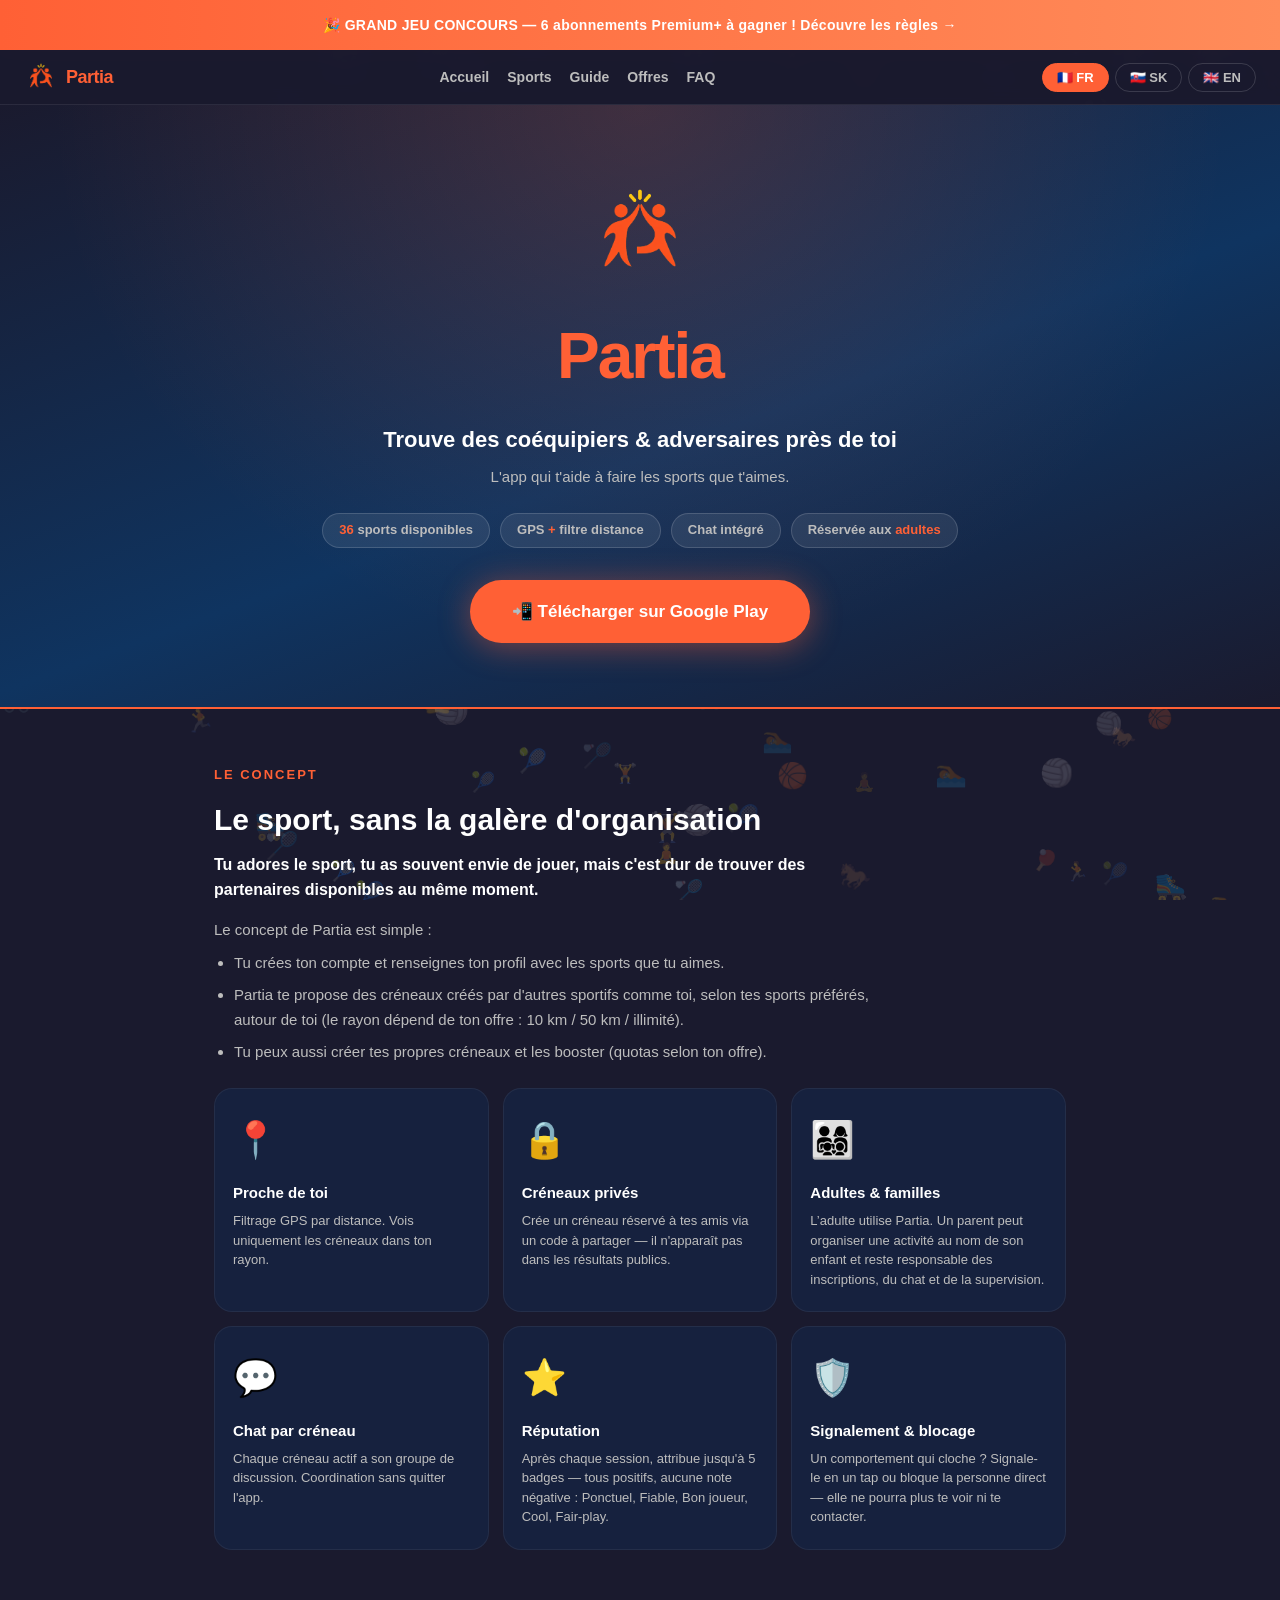
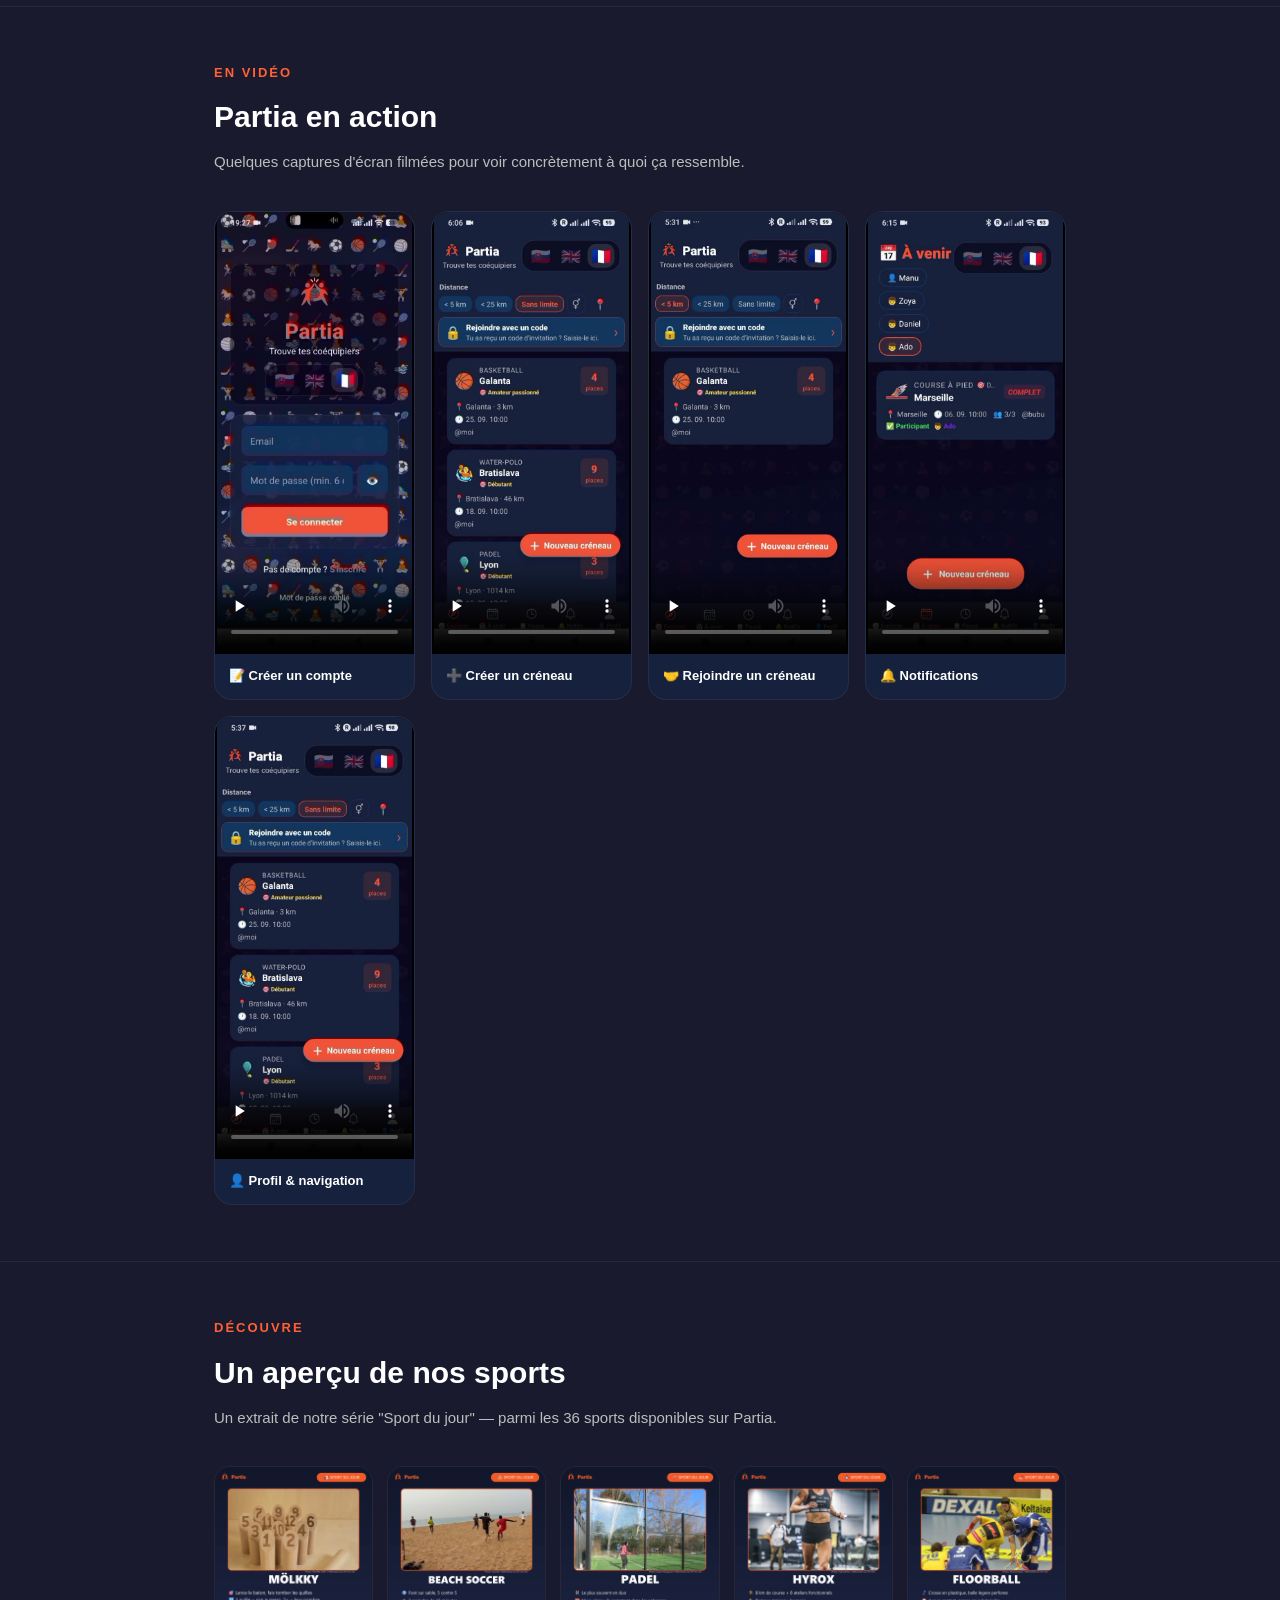
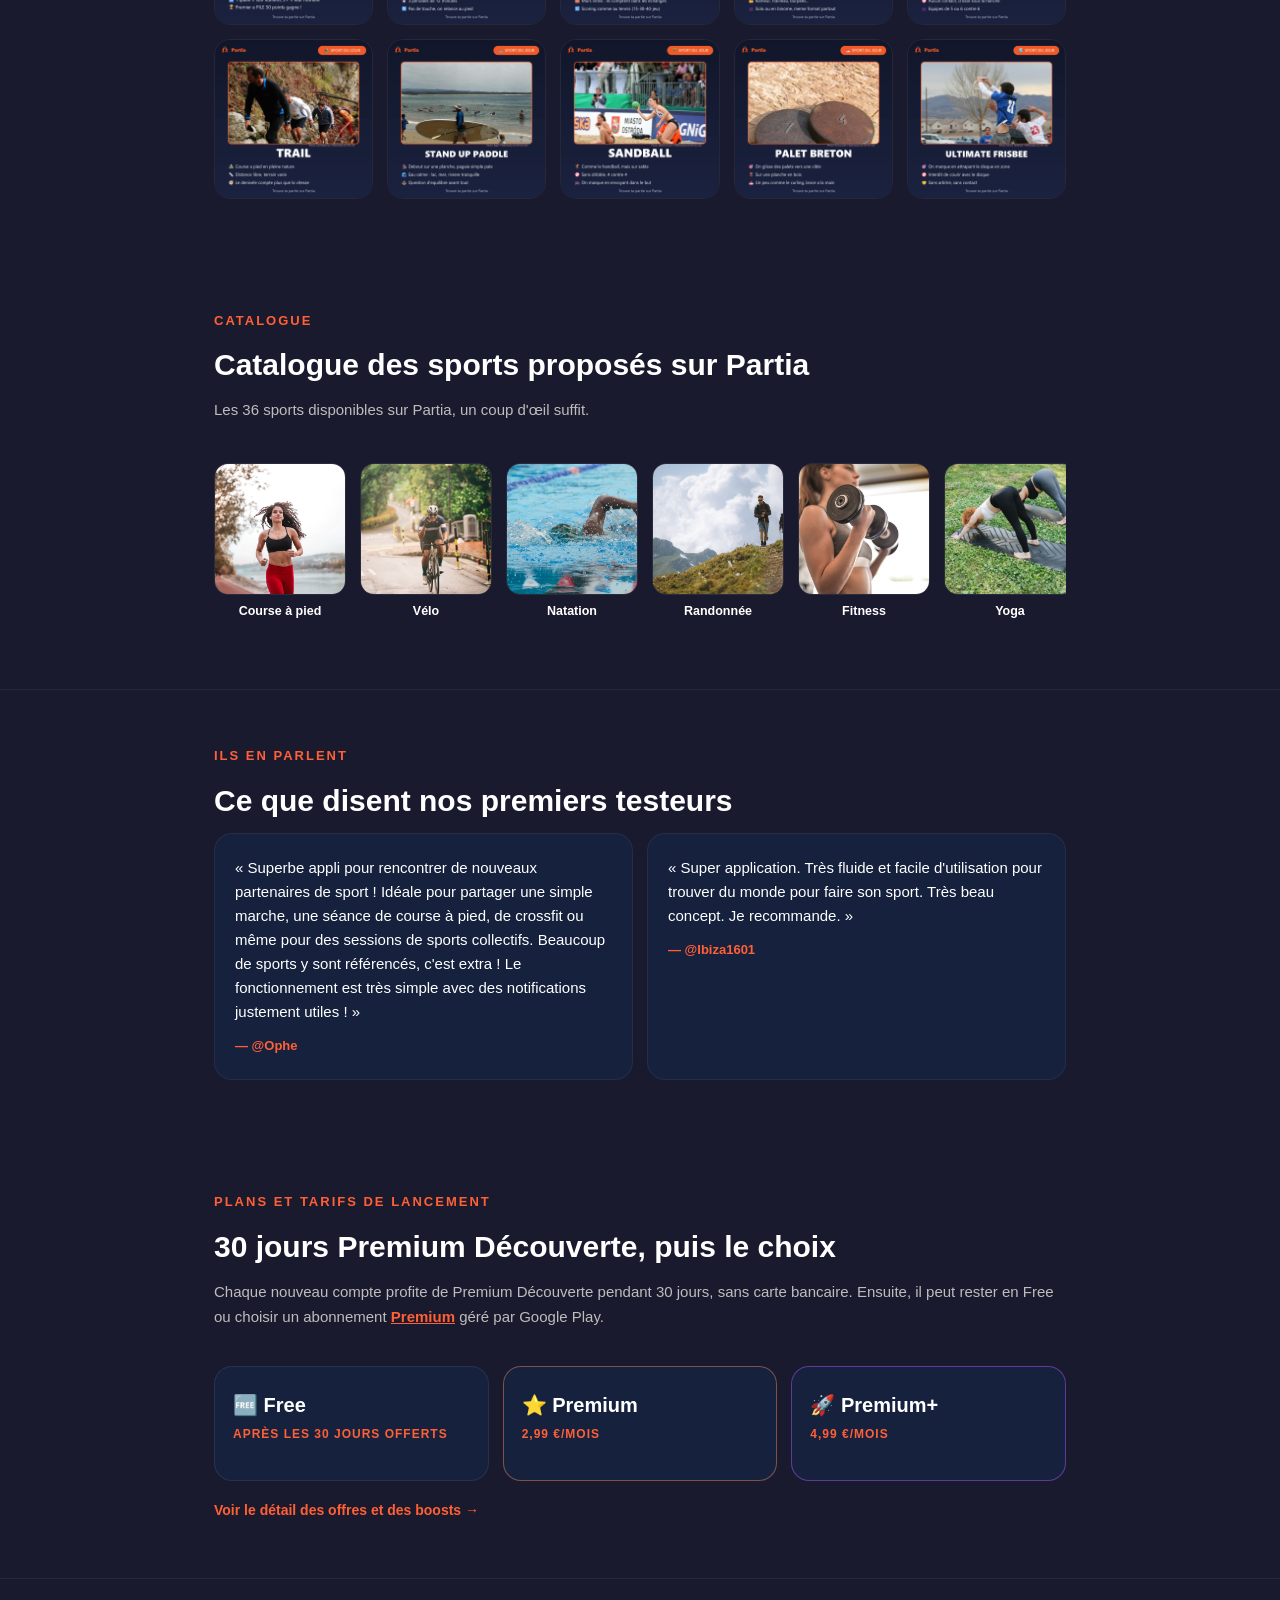
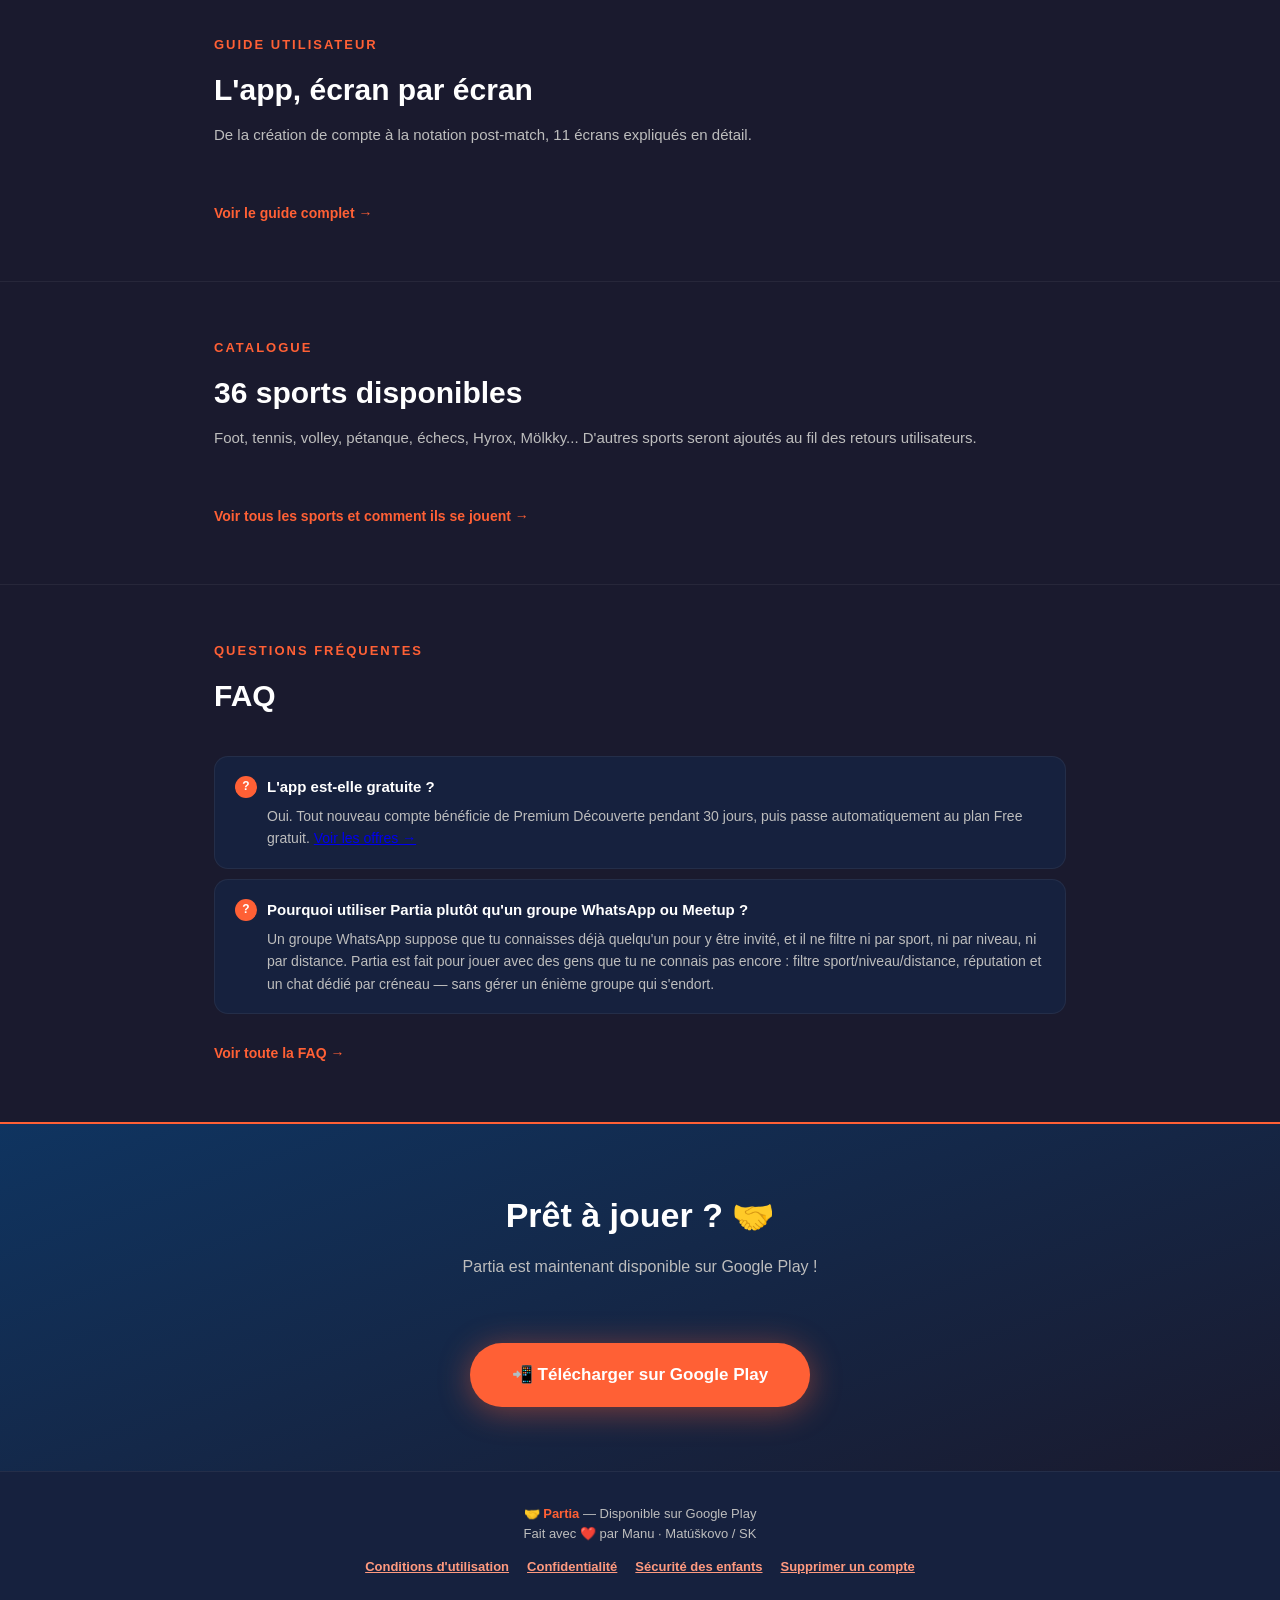
==== index.html @ 8f63518b "Aligne le site sur les nouveaux paliers Free 10km / Premium 50km Free et Premium passent de 5/25 km " ====
<!DOCTYPE html>
<html lang="fr">
<head>
  <meta charset="UTF-8" />
  <meta name="viewport" content="width=device-width, initial-scale=1.0" />
  <title>Partia — Trouve tes partenaires de sport</title>
  <link rel="icon" href="assets/partia-sport-icon-v1.png">
  <meta name="description" content="Trouve des coéquipiers et adversaires près de chez toi, tous sports, tous niveaux. Crée ou rejoins un créneau en quelques secondes avec Partia.">
  <meta property="og:type" content="website">
  <meta property="og:site_name" content="Partia">
  <meta property="og:title" content="Partia — Trouve tes partenaires de sport">
  <meta property="og:description" content="Trouve des coéquipiers et adversaires près de chez toi, tous sports, tous niveaux. Crée ou rejoins un créneau en quelques secondes.">
  <meta property="og:image" content="https://partia92501.github.io/partia-website/assets/og-banner.png">
  <meta property="og:image:width" content="1200">
  <meta property="og:image:height" content="630">
  <meta property="og:url" content="https://partia92501.github.io/partia-website/">
  <meta name="twitter:card" content="summary_large_image">
  <meta name="twitter:title" content="Partia — Trouve tes partenaires de sport">
  <meta name="twitter:description" content="Trouve des coéquipiers et adversaires près de chez toi, tous sports, tous niveaux.">
  <meta name="twitter:image" content="https://partia92501.github.io/partia-website/assets/og-banner.png">
  <style>
    :root {
      --primary: #FF6035;
      --secondary: #FF8C5A;
      --dark: #1A1A2E;
      --card: #16213E;
      --input: #0F3460;
      --text: #FFFFFF;
      --gray: #BDBDBD;
      --success: #4CAF50;
    }
    * { box-sizing: border-box; margin: 0; padding: 0; }
    html, body { overflow-x: hidden; max-width: 100%; }
    body { background: var(--dark); color: var(--text); font-family: -apple-system, BlinkMacSystemFont, 'Segoe UI', Roboto, sans-serif; line-height: 1.6; }

    /* LANG SWITCHER */
    .lang-bar { position: sticky; top: 0; z-index: 100; background: rgba(26,26,46,0.96); backdrop-filter: blur(10px); border-bottom: 1px solid rgba(255,255,255,0.08); display: flex; align-items: center; justify-content: space-between; padding: 10px 24px; gap: 16px; flex-wrap: wrap; }
    .lang-logo { color: var(--primary); font-weight: 900; font-size: 18px; letter-spacing: -0.5px; display:flex; align-items:center; gap:8px; }
    .brand-icon { width:34px; height:34px; object-fit:contain; }
    .top-nav { display: flex; gap: 18px; }
    .top-nav a { color: var(--gray); font-weight: 700; font-size: 14px; text-decoration: none; }
    .top-nav a:hover { color: var(--primary); }
    .lang-btns { display: flex; gap: 6px; }
    .lang-btn { background: none; border: 1px solid rgba(255,255,255,0.15); color: var(--gray); padding: 6px 14px; border-radius: 999px; font-size: 13px; font-weight: 700; cursor: pointer; transition: all 0.2s; }
    .lang-btn.active { background: var(--primary); border-color: var(--primary); color: #fff; }
    .lang-btn:hover:not(.active) { border-color: var(--primary); color: var(--primary); }

    /* HERO */
    .hero { background: linear-gradient(160deg, #1A1A2E 0%, #0F3460 55%, #1A1A2E 100%); padding: 72px 24px 64px; text-align: center; border-bottom: 2px solid var(--primary); position: relative; overflow: hidden; }
    .hero::before { content: ''; position: absolute; inset: 0; background: radial-gradient(ellipse at 50% 0%, rgba(255,96,53,0.18) 0%, transparent 65%); }
    .hero-emoji { width:112px; height:112px; object-fit:contain; display:block; margin:0 auto 16px; position:relative; }
    .hero-title { font-size: 64px; font-weight: 900; color: var(--primary); position: relative; letter-spacing: -2px; }
    .hero-tagline { font-size: 22px; color: #fff; margin-top: 14px; position: relative; font-weight: 700; }
    .hero-sub { font-size: 15px; color: var(--gray); margin-top: 8px; position: relative; max-width: 500px; margin-left: auto; margin-right: auto; }
    .hero-badges { display: flex; gap: 10px; justify-content: center; margin-top: 24px; flex-wrap: wrap; position: relative; }
    .hero-badge { background: rgba(255,255,255,0.08); border: 1px solid rgba(255,255,255,0.15); border-radius: 999px; padding: 6px 16px; font-size: 13px; color: var(--gray); font-weight: 600; }
    .hero-badge span { color: var(--primary); }
    .dl-btn { display: inline-block; background: var(--primary); color: #fff; font-size: 17px; font-weight: 900; padding: 18px 42px; border-radius: 999px; text-decoration: none; margin-top: 32px; box-shadow: 0 4px 32px rgba(255,96,53,0.45); position: relative; }

    /* DEMO VIDEO */
    .demo-video { max-width: 640px; margin: 36px auto 0; position: relative; }
    .demo-video video { width: 100%; display: block; border-radius: 20px; box-shadow: 0 8px 48px rgba(0,0,0,0.5); }
    .demo-placeholder { max-width: 640px; margin: 36px auto 0; position: relative; aspect-ratio: 16/9; background: rgba(255,255,255,0.04); border: 2px dashed rgba(255,255,255,0.15); border-radius: 20px; display: flex; flex-direction: column; align-items: center; justify-content: center; gap: 8px; text-decoration: none; cursor: pointer; transition: background 0.2s, border-color 0.2s; }
    .demo-placeholder:hover { background: rgba(255,255,255,0.08); border-color: rgba(255,96,53,0.4); }
    .demo-placeholder-icon { font-size: 40px; }
    .demo-placeholder-text { color: var(--gray); font-size: 14px; font-weight: 700; }

    /* TEASER LINK */
    .teaser-link { display: inline-block; margin-top: 18px; color: var(--primary); font-weight: 800; font-size: 14px; text-decoration: none; }
    .teaser-link:hover { color: var(--secondary); }

    /* SECTION */
    .section { max-width: 900px; margin: 0 auto; padding: 56px 24px; }
    .section-title { font-size: 13px; font-weight: 800; color: var(--primary); text-transform: uppercase; letter-spacing: 2px; margin-bottom: 10px; }
    .section-h2 { font-size: 30px; font-weight: 900; color: #fff; margin-bottom: 8px; }
    .section-sub { font-size: 15px; color: var(--gray); margin-bottom: 36px; line-height: 1.7; }

    /* PITCH CARDS */
    .pitch-grid { display: grid; grid-template-columns: repeat(auto-fit, minmax(220px, 1fr)); gap: 14px; margin-top: 8px; }
    .pitch-card { background: var(--card); border-radius: 18px; padding: 22px 18px; border: 1px solid rgba(255,255,255,0.06); }
    .pitch-icon { font-size: 36px; margin-bottom: 12px; display: block; }
    .pitch-name { color: #fff; font-weight: 800; font-size: 15px; margin-bottom: 6px; }
    .pitch-desc { color: var(--gray); font-size: 13px; line-height: 1.5; }
    .concept-hook { color: var(--text); font-size: 16px; font-weight: 700; margin-bottom: 14px; max-width: 640px; }
    .concept-list { color: var(--gray); font-size: 15px; line-height: 1.7; margin: 0 0 24px 20px; max-width: 640px; }
    .concept-list li { margin-bottom: 6px; }

    /* DEMO VIDEOS */
    .video-grid { display: grid; grid-template-columns: repeat(auto-fit, minmax(180px, 1fr)); gap: 16px; margin-top: 8px; }
    .video-card { background: var(--card); border-radius: 18px; border: 1px solid rgba(255,255,255,0.06); overflow: hidden; }
    .video-card video { width: 100%; aspect-ratio: 9 / 20; object-fit: contain; display: block; background: #000; }
    .video-card-label { padding: 12px 14px; color: #fff; font-weight: 800; font-size: 13px; }

    /* LAUNCH BANNER */
    /* CONTEST BAR — full-width, animated, first thing visible on load */
    .contest-bar { display: block; width: 100%; text-align: center; padding: 14px 20px; background: linear-gradient(90deg, #FF6035, #FF8C5A, #FF6035); background-size: 200% 100%; color: #fff; font-weight: 900; font-size: 14px; text-decoration: none; letter-spacing: 0.3px; box-shadow: 0 2px 20px rgba(255,96,53,0.5); position: relative; z-index: 50; animation: contestShine 3s linear infinite, contestBlink 1s linear infinite; }
    .contest-bar:hover { filter: brightness(1.08); }
    @keyframes contestShine { 0% { background-position: 0% 50%; } 100% { background-position: 200% 50%; } }
    @keyframes contestBlink { 0%, 49% { opacity: 1; } 50%, 100% { opacity: 0.45; } }
    @media (max-width: 480px) { .contest-bar { font-size: 12.5px; padding: 12px 14px; } }

    /* SPORT DU JOUR GALLERY */
    .sportday-grid { display: grid; grid-template-columns: repeat(auto-fit, minmax(150px, 1fr)); gap: 14px; margin-top: 8px; }
    .sportday-card { border-radius: 16px; overflow: hidden; border: 1px solid rgba(255,255,255,0.06); aspect-ratio: 1/1; }
    .sportday-card img { width: 100%; height: 100%; object-fit: cover; display: block; cursor: zoom-in; }

    /* SPORTS CATALOG CAROUSEL (tous les sports) */
    .catalog-carousel { display: flex; gap: 14px; overflow-x: auto; overflow-y: hidden; scroll-snap-type: x proximity; padding: 4px 4px 14px; margin-top: 8px; -webkit-overflow-scrolling: touch; scrollbar-width: thin; scrollbar-color: var(--primary) rgba(255,255,255,0.08); max-width: 100%; }
    .catalog-carousel::-webkit-scrollbar { height: 8px; }
    .catalog-carousel::-webkit-scrollbar-track { background: rgba(255,255,255,0.06); border-radius: 999px; }
    .catalog-carousel::-webkit-scrollbar-thumb { background: var(--primary); border-radius: 999px; }
    .cc-card { flex: 0 0 132px; scroll-snap-align: start; }
    .cc-card img { width: 132px; height: 132px; object-fit: cover; border-radius: 14px; border: 1px solid rgba(255,255,255,0.08); display: block; cursor: zoom-in; }
    .cc-name { color: #fff; font-weight: 700; font-size: 12.5px; text-align: center; margin-top: 8px; line-height: 1.3; }

    /* LIGHTBOX (reuses the already-loaded thumbnail, no extra request) */
    .lightbox-overlay { position: fixed; inset: 0; background: rgba(10,10,20,0.92); display: none; align-items: center; justify-content: center; z-index: 1000; padding: 24px; cursor: zoom-out; }
    .lightbox-overlay.open { display: flex; }
    .lightbox-overlay img { max-width: 92vw; max-height: 92vh; border-radius: 16px; box-shadow: 0 8px 48px rgba(0,0,0,0.6); }
    .lightbox-close { position: fixed; top: 18px; right: 24px; color: #fff; font-size: 32px; font-weight: 300; line-height: 1; cursor: pointer; z-index: 1001; }

    /* TESTIMONIALS (shell, not yet activated) */
    .testimonial-grid { display: grid; grid-template-columns: repeat(auto-fit, minmax(240px, 1fr)); gap: 14px; margin-top: 8px; }
    .testimonial-card { background: var(--card); border-radius: 18px; padding: 22px 20px; border: 1px solid rgba(255,255,255,0.06); }
    .testimonial-quote { color: #fff; font-size: 15px; line-height: 1.6; margin-bottom: 12px; }
    .testimonial-author { color: var(--primary); font-weight: 800; font-size: 13px; }

    /* FUTURE PLANS */
    .plan-grid { display: grid; grid-template-columns: repeat(auto-fit, minmax(220px, 1fr)); gap: 14px; }
    .plan-card { background: var(--card); border: 1px solid rgba(255,255,255,0.08); border-radius: 18px; padding: 22px 18px; }
    .plan-card.premium { border-color: rgba(255,140,90,0.45); }
    .plan-card.plus { border-color: rgba(168,85,247,0.5); }
    .plan-name { font-size: 20px; font-weight: 900; color: #fff; margin-bottom: 4px; }
    .plan-kicker { color: var(--primary); font-size: 12px; font-weight: 800; text-transform: uppercase; letter-spacing: 1px; margin-bottom: 14px; }
    .plan-list { list-style: none; color: var(--gray); font-size: 14px; }
    .plan-list li { padding: 5px 0; }
    .plan-list li::before { content: '✓'; color: var(--primary); font-weight: 900; margin-right: 8px; }
    .plan-notice { margin-top: 18px; padding: 14px 16px; border-radius: 12px; background: rgba(255,96,53,0.08); border: 1px solid rgba(255,96,53,0.25); color: var(--gray); font-size: 13px; }
    .plan-notice strong { color: #fff; }

    /* SPORTS GRID */
    .sports-grid { display: flex; flex-wrap: wrap; gap: 8px; margin-top: 12px; }
    .sport-chip { background: var(--card); border: 1px solid rgba(255,255,255,0.1); border-radius: 999px; padding: 7px 16px; font-size: 13px; color: var(--text); font-weight: 600; display: inline-flex; align-items: center; gap: 6px; }
    .sport-chip img { width: 18px; height: 18px; object-fit: contain; flex-shrink: 0; }

    /* FAQ */
    .faq-item { background: var(--card); border-radius: 14px; padding: 18px 20px; margin-bottom: 10px; border: 1px solid rgba(255,255,255,0.06); }
    .faq-q { font-weight: 800; color: #fff; font-size: 15px; margin-bottom: 6px; display: flex; align-items: flex-start; gap: 10px; }
    .faq-q::before { content: "?"; background: var(--primary); color: #fff; width: 22px; height: 22px; border-radius: 50%; display: inline-flex; align-items: center; justify-content: center; font-size: 12px; font-weight: 900; flex-shrink: 0; margin-top: 1px; }
    .faq-a { color: var(--gray); font-size: 14px; line-height: 1.6; padding-left: 32px; }

    /* CTA */
    .cta-section { text-align: center; padding: 64px 24px; background: linear-gradient(160deg, #0F3460 0%, #1A1A2E 100%); border-top: 2px solid var(--primary); }
    .cta-title { font-size: 34px; font-weight: 900; color: #fff; margin-bottom: 12px; }
    .cta-sub { color: var(--gray); font-size: 16px; margin-bottom: 32px; }

    /* FOOTER */
    footer { background: var(--card); text-align: center; padding: 32px 24px; color: var(--gray); font-size: 13px; border-top: 1px solid rgba(255,255,255,0.06); }
    footer strong { color: var(--primary); }
    .legal-links { display: flex; justify-content: center; flex-wrap: wrap; gap: 8px 18px; margin-top: 12px; }
    .legal-links a { color: #FF9A7F; font-weight: 700; }
    .legal-links a:hover { color: #fff; }

    /* DIVIDER */
    .hr { border: none; border-top: 1px solid rgba(255,255,255,0.06); margin: 0; }

    /* HIDDEN */
    [data-lang] { display: none; }
    [data-lang].visible { display: block; }

    @media (max-width: 640px) {
      .hero-title { font-size: 48px; }
    }

    /* EASTER EGG */
    .egg-overlay { display: none; position: fixed; inset: 0; background: rgba(0,0,0,0.88); z-index: 1000; align-items: center; justify-content: center; padding: 24px; }
    .egg-overlay.visible { display: flex; }
    .egg-bg { position: absolute; inset: 0; overflow: hidden; pointer-events: none; }
    .egg-bg span { position: absolute; }
    .egg-box { position: relative; background: var(--card); border-radius: 20px; padding: 28px; max-width: 360px; width: 90%; max-height: 80vh; overflow-y: auto; box-shadow: 0 20px 60px rgba(0,0,0,0.5); z-index: 1; }
    .egg-title { color: #fff; font-size: 22px; font-weight: 900; margin-bottom: 16px; }
    .egg-line { color: var(--gray); font-size: 14px; line-height: 1.6; margin-bottom: 10px; }
    .egg-thanks { color: var(--gray); font-size: 12px; margin-top: 14px; padding-top: 14px; border-top: 1px solid rgba(255,255,255,0.08); line-height: 1.6; }
    .egg-thanks strong { color: var(--primary); }
    .egg-close { display: block; margin: 20px auto 0; background: none; border: none; color: var(--primary); font-size: 15px; font-weight: 700; cursor: pointer; padding: 0; font-family: inherit; }

    /* SITE-WIDE SPORT EMOJI BACKGROUND — discret, visible entre les blocs opaques */
    .sport-bg { position: fixed; inset: 0; z-index: -1; overflow: hidden; pointer-events: none; }
    .sport-bg span { position: absolute; }
  </style>
</head>
<body>

<a class="contest-bar visible" data-lang="fr" href="concours.html?lang=fr">🎉 GRAND JEU CONCOURS — 6 abonnements Premium+ à gagner ! Découvre les règles →</a>
<a class="contest-bar" data-lang="sk" href="concours.html?lang=sk" style="display:none">🎉 VEĽKÁ SÚŤAŽ — Vyhraj 1 z 6 predplatných Premium+! Pozri si pravidlá →</a>
<a class="contest-bar" data-lang="en" href="concours.html?lang=en" style="display:none">🎉 BIG GIVEAWAY CONTEST — Win 1 of 6 Premium+ subscriptions! See the rules →</a>

<div class="sport-bg" id="sport-bg"></div>

<!-- LANG BAR -->
<nav class="lang-bar">
  <div class="lang-logo"><img class="brand-icon" src="assets/partia-sport-icon-v1.png" alt="">Partia</div>
  <div class="top-nav" data-lang="fr" style="display:flex"><a class="current" href="index.html">Accueil</a><a href="sports.html">Sports</a><a href="guide.html">Guide</a><a href="offres.html">Offres</a><a href="faq.html">FAQ</a></div>
  <div class="top-nav" data-lang="sk" style="display:none"><a class="current" href="index.html">Domov</a><a href="sports.html">Športy</a><a href="guide.html">Príručka</a><a href="offres.html">Ponuky</a><a href="faq.html">FAQ</a></div>
  <div class="top-nav" data-lang="en" style="display:none"><a class="current" href="index.html">Home</a><a href="sports.html">Sports</a><a href="guide.html">Guide</a><a href="offres.html">Plans</a><a href="faq.html">FAQ</a></div>
  <div class="lang-btns">
    <button class="lang-btn active" data-lang-btn="fr" onclick="setLang('fr')">🇫🇷 FR</button>
    <button class="lang-btn" data-lang-btn="sk" onclick="setLang('sk')">🇸🇰 SK</button>
    <button class="lang-btn" data-lang-btn="en" onclick="setLang('en')">🇬🇧 EN</button>
  </div>
</nav>

<!-- ═══════════════════════════════════════════════════════════════
     FRENCH
═══════════════════════════════════════════════════════════════ -->
<div data-lang="fr" class="visible">

  <!-- HERO -->
  <div class="hero">
    <img class="hero-emoji" src="assets/partia-sport-icon-v1.png" alt="Logo Partia">
    <h1 class="hero-title">Partia</h1>
    <p class="hero-tagline">Trouve des coéquipiers &amp; adversaires près de toi</p>
    <p class="hero-sub">L'app qui t'aide à faire les sports que t'aimes.</p>
    <div class="hero-badges">
      <a class="hero-badge" href="sports.html" style="text-decoration:none;"><span>36</span> sports disponibles</a>
      <div class="hero-badge">GPS <span>+</span> filtre distance</div>
      <div class="hero-badge">Chat intégré</div>
      <div class="hero-badge">Réservée aux <span>adultes</span></div>
    </div>
    <a class="dl-btn" href="https://play.google.com/store/apps/details?id=app.partia.mobile">📲 Télécharger sur Google Play</a>
  </div>

  <!-- PITCH -->
  <div class="section">
    <p class="section-title">Le concept</p>
    <h2 class="section-h2">Le sport, sans la galère d'organisation</h2>
    <p class="concept-hook">Tu adores le sport, tu as souvent envie de jouer, mais c'est dur de trouver des partenaires disponibles au même moment.</p>
    <p class="section-sub" style="margin-bottom:8px;">Le concept de Partia est simple :</p>
    <ul class="concept-list">
      <li>Tu crées ton compte et renseignes ton profil avec les sports que tu aimes.</li>
      <li>Partia te propose des créneaux créés par d'autres sportifs comme toi, selon tes sports préférés, autour de toi (le rayon dépend de ton offre : 10 km / 50 km / illimité).</li>
      <li>Tu peux aussi créer tes propres créneaux et les booster (quotas selon ton offre).</li>
    </ul>
    <div class="pitch-grid">
      <div class="pitch-card"><span class="pitch-icon">📍</span><div class="pitch-name">Proche de toi</div><div class="pitch-desc">Filtrage GPS par distance. Vois uniquement les créneaux dans ton rayon.</div></div>
      <div class="pitch-card"><span class="pitch-icon">🔒</span><div class="pitch-name">Créneaux privés</div><div class="pitch-desc">Crée un créneau réservé à tes amis via un code à partager — il n'apparaît pas dans les résultats publics.</div></div>
      <div class="pitch-card"><span class="pitch-icon">👨‍👩‍👧‍👦</span><div class="pitch-name">Adultes &amp; familles</div><div class="pitch-desc">L’adulte utilise Partia. Un parent peut organiser une activité au nom de son enfant et reste responsable des inscriptions, du chat et de la supervision.</div></div>
      <div class="pitch-card"><span class="pitch-icon">💬</span><div class="pitch-name">Chat par créneau</div><div class="pitch-desc">Chaque créneau actif a son groupe de discussion. Coordination sans quitter l'app.</div></div>
      <div class="pitch-card"><span class="pitch-icon">⭐</span><div class="pitch-name">Réputation</div><div class="pitch-desc">Après chaque session, attribue jusqu'à 5 badges — tous positifs, aucune note négative : Ponctuel, Fiable, Bon joueur, Cool, Fair-play.</div></div>
      <div class="pitch-card"><span class="pitch-icon">🛡️</span><div class="pitch-name">Signalement &amp; blocage</div><div class="pitch-desc">Un comportement qui cloche ? Signale-le en un tap ou bloque la personne direct — elle ne pourra plus te voir ni te contacter.</div></div>
    </div>
  </div>

  <hr class="hr" />

  <!-- DEMO VIDEOS -->
  <div class="section" id="demo-fr">
    <p class="section-title">En vidéo</p>
    <h2 class="section-h2">Partia en action</h2>
    <p class="section-sub">Quelques captures d'écran filmées pour voir concrètement à quoi ça ressemble.</p>
    <div class="video-grid">
      <div class="video-card"><video controls preload="none" poster="assets/videos/create_account_fr_poster.jpg" playsinline src="assets/videos/create_account_fr.mp4"></video><div class="video-card-label">📝 Créer un compte</div></div>
      <div class="video-card"><video controls preload="none" poster="assets/videos/create_slot_fr_poster.jpg" playsinline src="assets/videos/create_slot_fr.mp4"></video><div class="video-card-label">➕ Créer un créneau</div></div>
      <div class="video-card"><video controls preload="none" poster="assets/videos/join_slot_fr_poster.jpg" playsinline src="assets/videos/join_slot_fr.mp4"></video><div class="video-card-label">🤝 Rejoindre un créneau</div></div>
      <div class="video-card"><video controls preload="none" poster="assets/videos/notifications_fr_poster.jpg" playsinline src="assets/videos/notifications_fr.mp4"></video><div class="video-card-label">🔔 Notifications</div></div>
      <div class="video-card"><video controls preload="none" poster="assets/videos/profil_nav_fr_poster.jpg" playsinline src="assets/videos/profil_nav_fr.mp4"></video><div class="video-card-label">👤 Profil &amp; navigation</div></div>
    </div>
  </div>

  <hr class="hr" />

  <!-- SPORT DU JOUR GALLERY -->
  <div class="section">
    <p class="section-title">Découvre</p>
    <h2 class="section-h2">Un aperçu de nos sports</h2>
    <p class="section-sub">Un extrait de notre série "Sport du jour" — parmi les 36 sports disponibles sur Partia.</p>
    <div class="sportday-grid">
      <div class="sportday-card"><img src="assets/sport-du-jour/molkky_fr.jpg" alt="Mölkky" loading="lazy" onclick="openLightbox(this.src)"></div>
      <div class="sportday-card"><img src="assets/sport-du-jour/beach_soccer_fr.jpg" alt="Beach soccer" loading="lazy" onclick="openLightbox(this.src)"></div>
      <div class="sportday-card"><img src="assets/sport-du-jour/padel_fr.jpg" alt="Padel" loading="lazy" onclick="openLightbox(this.src)"></div>
      <div class="sportday-card"><img src="assets/sport-du-jour/hyrox_fr.jpg" alt="Hyrox" loading="lazy" onclick="openLightbox(this.src)"></div>
      <div class="sportday-card"><img src="assets/sport-du-jour/floorball_fr.jpg" alt="Floorball" loading="lazy" onclick="openLightbox(this.src)"></div>
      <div class="sportday-card"><img src="assets/sport-du-jour/trail_fr.jpg" alt="Trail" loading="lazy" onclick="openLightbox(this.src)"></div>
      <div class="sportday-card"><img src="assets/sport-du-jour/sup_fr.jpg" alt="Stand up paddle" loading="lazy" onclick="openLightbox(this.src)"></div>
      <div class="sportday-card"><img src="assets/sport-du-jour/sandball_fr.jpg" alt="Sandball" loading="lazy" onclick="openLightbox(this.src)"></div>
      <div class="sportday-card"><img src="assets/sport-du-jour/palet_breton_fr.jpg" alt="Palet breton" loading="lazy" onclick="openLightbox(this.src)"></div>
      <div class="sportday-card"><img src="assets/sport-du-jour/ultimate_fr.jpg" alt="Ultimate frisbee" loading="lazy" onclick="openLightbox(this.src)"></div>
    </div>
  </div>

  <!-- CATALOGUE COMPLET DES SPORTS -->
  <div class="section">
    <p class="section-title">Catalogue</p>
    <h2 class="section-h2">Catalogue des sports proposés sur Partia</h2>
    <p class="section-sub">Les 36 sports disponibles sur Partia, un coup d'œil suffit.</p>
    <div class="catalog-carousel">
      <div class="cc-card"><img src="assets/sports-catalog/beh.jpg" alt="Course à pied" loading="lazy" onclick="openLightbox(this.src)"><div class="cc-name">Course à pied</div></div>
      <div class="cc-card"><img src="assets/sports-catalog/cyklistika.jpg" alt="Vélo" loading="lazy" onclick="openLightbox(this.src)"><div class="cc-name">Vélo</div></div>
      <div class="cc-card"><img src="assets/sports-catalog/plavanie.jpg" alt="Natation" loading="lazy" onclick="openLightbox(this.src)"><div class="cc-name">Natation</div></div>
      <div class="cc-card"><img src="assets/sports-catalog/turistika.jpg" alt="Randonnée" loading="lazy" onclick="openLightbox(this.src)"><div class="cc-name">Randonnée</div></div>
      <div class="cc-card"><img src="assets/sports-catalog/fitnes.jpg" alt="Fitness" loading="lazy" onclick="openLightbox(this.src)"><div class="cc-name">Fitness</div></div>
      <div class="cc-card"><img src="assets/sports-catalog/jogavonku.jpg" alt="Yoga" loading="lazy" onclick="openLightbox(this.src)"><div class="cc-name">Yoga</div></div>
      <div class="cc-card"><img src="assets/sports-catalog/korculovanie.jpg" alt="Roller" loading="lazy" onclick="openLightbox(this.src)"><div class="cc-name">Roller</div></div>
      <div class="cc-card"><img src="assets/sports-catalog/tenis.jpg" alt="Tennis" loading="lazy" onclick="openLightbox(this.src)"><div class="cc-name">Tennis</div></div>
      <div class="cc-card"><img src="assets/sports-catalog/bedminton.jpg" alt="Badminton" loading="lazy" onclick="openLightbox(this.src)"><div class="cc-name">Badminton</div></div>
      <div class="cc-card"><img src="assets/sports-catalog/squash.jpg" alt="Squash" loading="lazy" onclick="openLightbox(this.src)"><div class="cc-name">Squash</div></div>
      <div class="cc-card"><img src="assets/sports-catalog/stolnytenis.jpg" alt="Tennis de table" loading="lazy" onclick="openLightbox(this.src)"><div class="cc-name">Tennis de table</div></div>
      <div class="cc-card"><img src="assets/sports-catalog/padel.jpg" alt="Padel" loading="lazy" onclick="openLightbox(this.src)"><div class="cc-name">Padel</div></div>
      <div class="cc-card"><img src="assets/sports-catalog/futbal.jpg" alt="Football" loading="lazy" onclick="openLightbox(this.src)"><div class="cc-name">Football</div></div>
      <div class="cc-card"><img src="assets/sports-catalog/futsal.jpg" alt="Futsal" loading="lazy" onclick="openLightbox(this.src)"><div class="cc-name">Futsal</div></div>
      <div class="cc-card"><img src="assets/sports-catalog/basketbal.jpg" alt="Basketball" loading="lazy" onclick="openLightbox(this.src)"><div class="cc-name">Basketball</div></div>
      <div class="cc-card"><img src="assets/sports-catalog/volejbal.jpg" alt="Volleyball" loading="lazy" onclick="openLightbox(this.src)"><div class="cc-name">Volleyball</div></div>
      <div class="cc-card"><img src="assets/sports-catalog/plazovyvolejbal.jpg" alt="Beach Volley" loading="lazy" onclick="openLightbox(this.src)"><div class="cc-name">Beach Volley</div></div>
      <div class="cc-card"><img src="assets/sports-catalog/florbal.jpg" alt="Floorball" loading="lazy" onclick="openLightbox(this.src)"><div class="cc-name">Floorball</div></div>
      <div class="cc-card"><img src="assets/sports-catalog/petanque.jpg" alt="Pétanque" loading="lazy" onclick="openLightbox(this.src)"><div class="cc-name">Pétanque</div></div>
      <div class="cc-card"><img src="assets/sports-catalog/jazdectvo.jpg" alt="Équitation" loading="lazy" onclick="openLightbox(this.src)"><div class="cc-name">Équitation</div></div>
      <div class="cc-card"><img src="assets/sports-catalog/rugby7.jpg" alt="Rugby à 7" loading="lazy" onclick="openLightbox(this.src)"><div class="cc-name">Rugby à 7</div></div>
      <div class="cc-card"><img src="assets/sports-catalog/hadzana.jpg" alt="Handball" loading="lazy" onclick="openLightbox(this.src)"><div class="cc-name">Handball</div></div>
      <div class="cc-card"><img src="assets/sports-catalog/plazovyfutbal.jpg" alt="Beach Soccer" loading="lazy" onclick="openLightbox(this.src)"><div class="cc-name">Beach Soccer</div></div>
      <div class="cc-card"><img src="assets/sports-catalog/vodnepolo.jpg" alt="Water-polo" loading="lazy" onclick="openLightbox(this.src)"><div class="cc-name">Water-polo</div></div>
      <div class="cc-card"><img src="assets/sports-catalog/sandball.jpg" alt="Sandball" loading="lazy" onclick="openLightbox(this.src)"><div class="cc-name">Sandball</div></div>
      <div class="cc-card"><img src="assets/sports-catalog/ultimate.jpg" alt="Ultimate Frisbee" loading="lazy" onclick="openLightbox(this.src)"><div class="cc-name">Ultimate Frisbee</div></div>
      <div class="cc-card"><img src="assets/sports-catalog/trailovybeh.jpg" alt="Trail" loading="lazy" onclick="openLightbox(this.src)"><div class="cc-name">Trail</div></div>
      <div class="cc-card"><img src="assets/sports-catalog/hyrox.jpg" alt="Hyrox" loading="lazy" onclick="openLightbox(this.src)"><div class="cc-name">Hyrox</div></div>
      <div class="cc-card"><img src="assets/sports-catalog/lukostrelba.jpg" alt="Tir à l'arc" loading="lazy" onclick="openLightbox(this.src)"><div class="cc-name">Tir à l'arc</div></div>
      <div class="cc-card"><img src="assets/sports-catalog/surfovanie.jpg" alt="Surf" loading="lazy" onclick="openLightbox(this.src)"><div class="cc-name">Surf</div></div>
      <div class="cc-card"><img src="assets/sports-catalog/paddleboarding.jpg" alt="Stand Up Paddle" loading="lazy" onclick="openLightbox(this.src)"><div class="cc-name">Stand Up Paddle</div></div>
      <div class="cc-card"><img src="assets/sports-catalog/lyzovaniesnowboarding.jpg" alt="Ski / Snowboard" loading="lazy" onclick="openLightbox(this.src)"><div class="cc-name">Ski / Snowboard</div></div>
      <div class="cc-card"><img src="assets/sports-catalog/tanec.jpg" alt="Danse" loading="lazy" onclick="openLightbox(this.src)"><div class="cc-name">Danse</div></div>
      <div class="cc-card"><img src="assets/sports-catalog/molkky.jpg" alt="Molkky" loading="lazy" onclick="openLightbox(this.src)"><div class="cc-name">Molkky</div></div>
      <div class="cc-card"><img src="assets/sports-catalog/paletbreton.jpg" alt="Palet Breton" loading="lazy" onclick="openLightbox(this.src)"><div class="cc-name">Palet Breton</div></div>
      <div class="cc-card"><img src="assets/sports-catalog/sach.jpg" alt="Échecs" loading="lazy" onclick="openLightbox(this.src)"><div class="cc-name">Échecs</div></div>
    </div>
  </div>

  <hr class="hr" />

  <div class="section">
    <p class="section-title">Ils en parlent</p>
    <h2 class="section-h2">Ce que disent nos premiers testeurs</h2>
    <div class="testimonial-grid">
      <div class="testimonial-card"><p class="testimonial-quote">« Superbe appli pour rencontrer de nouveaux partenaires de sport ! Idéale pour partager une simple marche, une séance de course à pied, de crossfit ou même pour des sessions de sports collectifs. Beaucoup de sports y sont référencés, c'est extra ! Le fonctionnement est très simple avec des notifications justement utiles ! »</p><p class="testimonial-author">— @Ophe</p></div>
      <div class="testimonial-card"><p class="testimonial-quote">« Super application. Très fluide et facile d'utilisation pour trouver du monde pour faire son sport. Très beau concept. Je recommande. »</p><p class="testimonial-author">— @Ibiza1601</p></div>
    </div>
  </div>

  <div class="section">
    <p class="section-title">Plans et tarifs de lancement</p>
    <h2 class="section-h2">30 jours Premium Découverte, puis le choix</h2>
    <p class="section-sub">Chaque nouveau compte profite de Premium Découverte pendant 30 jours, sans carte bancaire. Ensuite, il peut rester en Free ou choisir un abonnement <a href="offres.html?lang=fr#premium-fr" style="color:var(--primary);font-weight:700;">Premium</a> géré par Google Play.</p>
    <div class="plan-grid">
      <div class="plan-card"><div class="plan-name">🆓 Free</div><div class="plan-kicker">Après les 30 jours offerts</div></div>
      <div class="plan-card premium"><div class="plan-name">⭐ Premium</div><div class="plan-kicker">2,99 €/mois</div></div>
      <div class="plan-card plus"><div class="plan-name">🚀 Premium+</div><div class="plan-kicker">4,99 €/mois</div></div>
    </div>
    <a class="teaser-link" href="offres.html">Voir le détail des offres et des boosts →</a>
  </div>

  <hr class="hr" />

  <!-- GUIDE -->
  <div class="section">
    <p class="section-title">Guide utilisateur</p>
    <h2 class="section-h2">L'app, écran par écran</h2>
    <p class="section-sub">De la création de compte à la notation post-match, 11 écrans expliqués en détail.</p>
    <a class="teaser-link" href="guide.html">Voir le guide complet →</a>
  </div>

  <hr class="hr" />

  <!-- SPORTS -->
  <div class="section">
    <p class="section-title">Catalogue</p>
    <h2 class="section-h2">36 sports disponibles</h2>
    <p class="section-sub">Foot, tennis, volley, pétanque, échecs, Hyrox, Mölkky... D'autres sports seront ajoutés au fil des retours utilisateurs.</p>
    <a class="teaser-link" href="sports.html">Voir tous les sports et comment ils se jouent →</a>
  </div>

  <hr class="hr" />

  <!-- FAQ -->
  <div class="section">
    <p class="section-title">Questions fréquentes</p>
    <h2 class="section-h2">FAQ</h2>
    <p class="section-sub"></p>
    <div class="faq-item"><div class="faq-q">L'app est-elle gratuite ?</div><div class="faq-a">Oui. Tout nouveau compte bénéficie de Premium Découverte pendant 30 jours, puis passe automatiquement au plan Free gratuit. <a href="offres.html">Voir les offres →</a></div></div>
    <div class="faq-item"><div class="faq-q">Pourquoi utiliser Partia plutôt qu'un groupe WhatsApp ou Meetup ?</div><div class="faq-a">Un groupe WhatsApp suppose que tu connaisses déjà quelqu'un pour y être invité, et il ne filtre ni par sport, ni par niveau, ni par distance. Partia est fait pour jouer avec des gens que tu ne connais pas encore : filtre sport/niveau/distance, réputation et un chat dédié par créneau — sans gérer un énième groupe qui s'endort.</div></div>
    <a class="teaser-link" href="faq.html">Voir toute la FAQ →</a>
  </div>

  <!-- CTA -->
  <div class="cta-section">
    <h2 class="cta-title">Prêt à jouer ? 🤝</h2>
    <p class="cta-sub">Partia est maintenant disponible sur Google Play !</p>
    <a class="dl-btn" href="https://play.google.com/store/apps/details?id=app.partia.mobile">📲 Télécharger sur Google Play</a>
    
    
  </div>

  <footer>
    <strong>🤝 Partia</strong> — Disponible sur Google Play<br/>
    Fait avec ❤️ par Manu · Matúškovo / SK
    <div class="legal-links"><a href="terms.html?lang=fr">Conditions d'utilisation</a><a href="privacy.html?lang=fr">Confidentialité</a><a href="child-safety.html?lang=fr">Sécurité des enfants</a><a href="delete-account.html?lang=fr">Supprimer un compte</a></div>
  </footer>

</div><!-- /fr -->


<!-- ═══════════════════════════════════════════════════════════════
     SLOVAK
═══════════════════════════════════════════════════════════════ -->
<div data-lang="sk">

  <div class="hero">
    <img class="hero-emoji" src="assets/partia-sport-icon-v1.png" alt="Logo Partia">
    <h1 class="hero-title">Partia</h1>
    <p class="hero-tagline">Nájdi spoluhráčov &amp; súperov blízko teba</p>
    <p class="hero-sub">Appka, ktorá ti pomôže robiť šport, ktorý miluješ.</p>
    <div class="hero-badges">
      <a class="hero-badge" href="sports.html" style="text-decoration:none;"><span>36</span> dostupných športov</a>
      <div class="hero-badge">GPS <span>+</span> filter vzdialenosti</div>
      <div class="hero-badge">Zabudovaný chat</div>
      <div class="hero-badge">Len pre <span>dospelých</span></div>
    </div>
    <a class="dl-btn" href="https://play.google.com/store/apps/details?id=app.partia.mobile">📲 Stiahnuť na Google Play</a>
  </div>

  <div class="section">
    <p class="section-title">Koncept</p>
    <h2 class="section-h2">Šport bez organizačného chaosu</h2>
    <p class="concept-hook">Miluješ šport, často máš chuť si zahrať, ale je ťažké nájsť partnerov voľných v rovnakom čase.</p>
    <p class="section-sub" style="margin-bottom:8px;">Koncept Partie je jednoduchý:</p>
    <ul class="concept-list">
      <li>Vytvoríš si účet a vyplníš profil športmi, ktoré máš rád.</li>
      <li>Partia ti ponúkne termíny vytvorené inými športovcami ako ty, podľa tvojich obľúbených športov, v tvojom okolí (okruh závisí od tvojej ponuky: 10 km / 50 km / neobmedzene).</li>
      <li>Môžeš si tiež vytvárať vlastné termíny a boostovať ich (kvóty podľa ponuky).</li>
    </ul>
    <div class="pitch-grid">
      <div class="pitch-card"><span class="pitch-icon">📍</span><div class="pitch-name">Blízko teba</div><div class="pitch-desc">GPS filtrovanie podľa vzdialenosti. Vidíš len termíny vo svojom okruhu.</div></div>
      <div class="pitch-card"><span class="pitch-icon">🔒</span><div class="pitch-name">Súkromné termíny</div><div class="pitch-desc">Vytvor termín len pre tvojich kamarátov cez kód na zdieľanie — nezobrazí sa vo verejných výsledkoch.</div></div>
      <div class="pitch-card"><span class="pitch-icon">👨‍👩‍👧‍👦</span><div class="pitch-name">Dospelí a rodiny</div><div class="pitch-desc">Partiu používa dospelý. Rodič môže organizovať aktivitu v mene dieťaťa a zodpovedá za prihlásenie, chat aj dohľad.</div></div>
      <div class="pitch-card"><span class="pitch-icon">💬</span><div class="pitch-name">Chat na termín</div><div class="pitch-desc">Každý aktívny termín má vlastnú skupinu. Koordinácia bez opustenia appky.</div></div>
      <div class="pitch-card"><span class="pitch-icon">⭐</span><div class="pitch-name">Reputácia</div><div class="pitch-desc">Po každej session udeľ až 5 odznakov — všetky pozitívne, žiadne záporné hodnotenie: Dochvíľny, Spoľahlivý, Dobrý hráč, Cool, Fair play.</div></div>
      <div class="pitch-card"><span class="pitch-icon">🛡️</span><div class="pitch-name">Nahlásenie a blokovanie</div><div class="pitch-desc">Niečo ti nesedí? Nahlás to na jeden ťuk alebo rovno zablokuj danú osobu — už ťa nebude vidieť ani kontaktovať.</div></div>
    </div>
  </div>

  <hr class="hr" />

  <!-- DEMO VIDEÁ -->
  <div class="section" id="demo-sk">
    <p class="section-title">Vo videu</p>
    <h2 class="section-h2">Partia v akcii</h2>
    <p class="section-sub">Pár nahraných obrazoviek, aby si presne videl/a, ako appka vyzerá.</p>
    <div class="video-grid">
      <div class="video-card"><video controls preload="none" poster="assets/videos/create_account_sk_poster.jpg" playsinline src="assets/videos/create_account_sk.mp4"></video><div class="video-card-label">📝 Vytvorenie účtu</div></div>
      <div class="video-card"><video controls preload="none" poster="assets/videos/create_slot_sk_poster.jpg" playsinline src="assets/videos/create_slot_sk.mp4"></video><div class="video-card-label">➕ Vytvorenie termínu</div></div>
      <div class="video-card"><video controls preload="none" poster="assets/videos/join_slot_sk_poster.jpg" playsinline src="assets/videos/join_slot_sk.mp4"></video><div class="video-card-label">🤝 Pripojenie k termínu</div></div>
      <div class="video-card"><video controls preload="none" poster="assets/videos/notifications_sk_poster.jpg" playsinline src="assets/videos/notifications_sk.mp4"></video><div class="video-card-label">🔔 Notifikácie</div></div>
      <div class="video-card"><video controls preload="none" poster="assets/videos/profil_nav_sk_poster.jpg" playsinline src="assets/videos/profil_nav_sk.mp4"></video><div class="video-card-label">👤 Profil a navigácia</div></div>
    </div>
  </div>

  <hr class="hr" />

  <!-- SPORT DU JOUR GALLERY -->
  <div class="section">
    <p class="section-title">Objav</p>
    <h2 class="section-h2">Ukážka našich športov</h2>
    <p class="section-sub">Výber z našej série "Šport dňa" — z 36 športov dostupných na Partia.</p>
    <div class="sportday-grid">
      <div class="sportday-card"><img src="assets/sport-du-jour/molkky_sk.jpg" alt="Mölkky" loading="lazy" onclick="openLightbox(this.src)"></div>
      <div class="sportday-card"><img src="assets/sport-du-jour/beach_soccer_sk.jpg" alt="Plážový futbal" loading="lazy" onclick="openLightbox(this.src)"></div>
      <div class="sportday-card"><img src="assets/sport-du-jour/padel_sk.jpg" alt="Padel" loading="lazy" onclick="openLightbox(this.src)"></div>
      <div class="sportday-card"><img src="assets/sport-du-jour/hyrox_sk.jpg" alt="Hyrox" loading="lazy" onclick="openLightbox(this.src)"></div>
      <div class="sportday-card"><img src="assets/sport-du-jour/floorball_sk.jpg" alt="Florbal" loading="lazy" onclick="openLightbox(this.src)"></div>
      <div class="sportday-card"><img src="assets/sport-du-jour/trail_sk.jpg" alt="Trailový beh" loading="lazy" onclick="openLightbox(this.src)"></div>
      <div class="sportday-card"><img src="assets/sport-du-jour/sup_sk.jpg" alt="Paddleboarding" loading="lazy" onclick="openLightbox(this.src)"></div>
      <div class="sportday-card"><img src="assets/sport-du-jour/sandball_sk.jpg" alt="Sandball" loading="lazy" onclick="openLightbox(this.src)"></div>
      <div class="sportday-card"><img src="assets/sport-du-jour/palet_breton_sk.jpg" alt="Palet breton" loading="lazy" onclick="openLightbox(this.src)"></div>
      <div class="sportday-card"><img src="assets/sport-du-jour/ultimate_sk.jpg" alt="Ultimate frisbee" loading="lazy" onclick="openLightbox(this.src)"></div>
    </div>
  </div>

  <!-- KATALÓG VŠETKÝCH ŠPORTOV -->
  <div class="section">
    <p class="section-title">Katalóg</p>
    <h2 class="section-h2">Katalóg športov na Partia</h2>
    <p class="section-sub">36 športov dostupných na Partia, stačí jeden pohľad.</p>
    <div class="catalog-carousel">
      <div class="cc-card"><img src="assets/sports-catalog/beh.jpg" alt="Beh" loading="lazy" onclick="openLightbox(this.src)"><div class="cc-name">Beh</div></div>
      <div class="cc-card"><img src="assets/sports-catalog/cyklistika.jpg" alt="Cyklistika" loading="lazy" onclick="openLightbox(this.src)"><div class="cc-name">Cyklistika</div></div>
      <div class="cc-card"><img src="assets/sports-catalog/plavanie.jpg" alt="Plávanie" loading="lazy" onclick="openLightbox(this.src)"><div class="cc-name">Plávanie</div></div>
      <div class="cc-card"><img src="assets/sports-catalog/turistika.jpg" alt="Turistika" loading="lazy" onclick="openLightbox(this.src)"><div class="cc-name">Turistika</div></div>
      <div class="cc-card"><img src="assets/sports-catalog/fitnes.jpg" alt="Fitnes" loading="lazy" onclick="openLightbox(this.src)"><div class="cc-name">Fitnes</div></div>
      <div class="cc-card"><img src="assets/sports-catalog/jogavonku.jpg" alt="Joga vonku" loading="lazy" onclick="openLightbox(this.src)"><div class="cc-name">Joga vonku</div></div>
      <div class="cc-card"><img src="assets/sports-catalog/korculovanie.jpg" alt="Korčuľovanie" loading="lazy" onclick="openLightbox(this.src)"><div class="cc-name">Korčuľovanie</div></div>
      <div class="cc-card"><img src="assets/sports-catalog/tenis.jpg" alt="Tenis" loading="lazy" onclick="openLightbox(this.src)"><div class="cc-name">Tenis</div></div>
      <div class="cc-card"><img src="assets/sports-catalog/bedminton.jpg" alt="Bedminton" loading="lazy" onclick="openLightbox(this.src)"><div class="cc-name">Bedminton</div></div>
      <div class="cc-card"><img src="assets/sports-catalog/squash.jpg" alt="Squash" loading="lazy" onclick="openLightbox(this.src)"><div class="cc-name">Squash</div></div>
      <div class="cc-card"><img src="assets/sports-catalog/stolnytenis.jpg" alt="Stolný tenis" loading="lazy" onclick="openLightbox(this.src)"><div class="cc-name">Stolný tenis</div></div>
      <div class="cc-card"><img src="assets/sports-catalog/padel.jpg" alt="Padel" loading="lazy" onclick="openLightbox(this.src)"><div class="cc-name">Padel</div></div>
      <div class="cc-card"><img src="assets/sports-catalog/futbal.jpg" alt="Futbal" loading="lazy" onclick="openLightbox(this.src)"><div class="cc-name">Futbal</div></div>
      <div class="cc-card"><img src="assets/sports-catalog/futsal.jpg" alt="Futsal" loading="lazy" onclick="openLightbox(this.src)"><div class="cc-name">Futsal</div></div>
      <div class="cc-card"><img src="assets/sports-catalog/basketbal.jpg" alt="Basketbal" loading="lazy" onclick="openLightbox(this.src)"><div class="cc-name">Basketbal</div></div>
      <div class="cc-card"><img src="assets/sports-catalog/volejbal.jpg" alt="Volejbal" loading="lazy" onclick="openLightbox(this.src)"><div class="cc-name">Volejbal</div></div>
      <div class="cc-card"><img src="assets/sports-catalog/plazovyvolejbal.jpg" alt="Plážový volejbal" loading="lazy" onclick="openLightbox(this.src)"><div class="cc-name">Plážový volejbal</div></div>
      <div class="cc-card"><img src="assets/sports-catalog/florbal.jpg" alt="Florbal" loading="lazy" onclick="openLightbox(this.src)"><div class="cc-name">Florbal</div></div>
      <div class="cc-card"><img src="assets/sports-catalog/petanque.jpg" alt="Pétanque" loading="lazy" onclick="openLightbox(this.src)"><div class="cc-name">Pétanque</div></div>
      <div class="cc-card"><img src="assets/sports-catalog/jazdectvo.jpg" alt="Jazdectvo" loading="lazy" onclick="openLightbox(this.src)"><div class="cc-name">Jazdectvo</div></div>
      <div class="cc-card"><img src="assets/sports-catalog/rugby7.jpg" alt="Rugby 7" loading="lazy" onclick="openLightbox(this.src)"><div class="cc-name">Rugby 7</div></div>
      <div class="cc-card"><img src="assets/sports-catalog/hadzana.jpg" alt="Hádzaná" loading="lazy" onclick="openLightbox(this.src)"><div class="cc-name">Hádzaná</div></div>
      <div class="cc-card"><img src="assets/sports-catalog/plazovyfutbal.jpg" alt="Plážový futbal" loading="lazy" onclick="openLightbox(this.src)"><div class="cc-name">Plážový futbal</div></div>
      <div class="cc-card"><img src="assets/sports-catalog/vodnepolo.jpg" alt="Vodné pólo" loading="lazy" onclick="openLightbox(this.src)"><div class="cc-name">Vodné pólo</div></div>
      <div class="cc-card"><img src="assets/sports-catalog/sandball.jpg" alt="Sandball" loading="lazy" onclick="openLightbox(this.src)"><div class="cc-name">Sandball</div></div>
      <div class="cc-card"><img src="assets/sports-catalog/ultimate.jpg" alt="Ultimate" loading="lazy" onclick="openLightbox(this.src)"><div class="cc-name">Ultimate</div></div>
      <div class="cc-card"><img src="assets/sports-catalog/trailovybeh.jpg" alt="Trailový beh" loading="lazy" onclick="openLightbox(this.src)"><div class="cc-name">Trailový beh</div></div>
      <div class="cc-card"><img src="assets/sports-catalog/hyrox.jpg" alt="Hyrox" loading="lazy" onclick="openLightbox(this.src)"><div class="cc-name">Hyrox</div></div>
      <div class="cc-card"><img src="assets/sports-catalog/lukostrelba.jpg" alt="Lukostreľba" loading="lazy" onclick="openLightbox(this.src)"><div class="cc-name">Lukostreľba</div></div>
      <div class="cc-card"><img src="assets/sports-catalog/surfovanie.jpg" alt="Surfovanie" loading="lazy" onclick="openLightbox(this.src)"><div class="cc-name">Surfovanie</div></div>
      <div class="cc-card"><img src="assets/sports-catalog/paddleboarding.jpg" alt="Paddleboarding" loading="lazy" onclick="openLightbox(this.src)"><div class="cc-name">Paddleboarding</div></div>
      <div class="cc-card"><img src="assets/sports-catalog/lyzovaniesnowboarding.jpg" alt="Lyžovanie/Snowboarding" loading="lazy" onclick="openLightbox(this.src)"><div class="cc-name">Lyžovanie/Snowboarding</div></div>
      <div class="cc-card"><img src="assets/sports-catalog/tanec.jpg" alt="Tanec" loading="lazy" onclick="openLightbox(this.src)"><div class="cc-name">Tanec</div></div>
      <div class="cc-card"><img src="assets/sports-catalog/molkky.jpg" alt="Mölkky" loading="lazy" onclick="openLightbox(this.src)"><div class="cc-name">Mölkky</div></div>
      <div class="cc-card"><img src="assets/sports-catalog/paletbreton.jpg" alt="Palet Breton" loading="lazy" onclick="openLightbox(this.src)"><div class="cc-name">Palet Breton</div></div>
      <div class="cc-card"><img src="assets/sports-catalog/sach.jpg" alt="Šach" loading="lazy" onclick="openLightbox(this.src)"><div class="cc-name">Šach</div></div>
    </div>
  </div>

  <hr class="hr" />

  <div class="section">
    <p class="section-title">Hovoria o nás</p>
    <h2 class="section-h2">Čo hovoria naši prví testeri</h2>
    <div class="testimonial-grid">
      <div class="testimonial-card"><p class="testimonial-quote">„Skvelá appka na spoznávanie nových športových partnerov! Ideálna na obyčajnú prechádzku, beh, crossfit alebo aj kolektívne športy. Je tam veľa športov, super! Funguje veľmi jednoducho a notifikácie sú naozaj užitočné!“</p><p class="testimonial-author">— @Ophe</p></div>
      <div class="testimonial-card"><p class="testimonial-quote">„Super aplikácia. Veľmi plynulá a jednoduchá na použitie na nájdenie ľudí na šport. Veľmi pekný koncept. Odporúčam.“</p><p class="testimonial-author">— @Ibiza1601</p></div>
    </div>
  </div>

  <div class="section">
    <p class="section-title">Plány a uvádzacie ceny</p>
    <h2 class="section-h2">30 dní Premium na vyskúšanie, potom si vyberieš</h2>
    <p class="section-sub">Každý nový účet získa Premium na vyskúšanie na 30 dní bez platobnej karty. Potom môže zostať na Free alebo si zvoliť predplatné <a href="offres.html?lang=sk#premium-sk" style="color:var(--primary);font-weight:700;">Premium</a> spravované cez Google Play.</p>
    <div class="plan-grid">
      <div class="plan-card"><div class="plan-name">🆓 Free</div><div class="plan-kicker">Po 30 bezplatných dňoch</div></div>
      <div class="plan-card premium"><div class="plan-name">⭐ Premium</div><div class="plan-kicker">2,99 €/mesiac</div></div>
      <div class="plan-card plus"><div class="plan-name">🚀 Premium+</div><div class="plan-kicker">4,99 €/mesiac</div></div>
    </div>
    <a class="teaser-link" href="offres.html">Pozri si podrobnosti ponúk a boostov →</a>
  </div>

  <hr class="hr" />

  <div class="section">
    <p class="section-title">Používateľská príručka</p>
    <h2 class="section-h2">Appka, obrazovka po obrazovke</h2>
    <p class="section-sub">Od vytvorenia účtu po hodnotenie po zápase — 11 obrazoviek podrobne vysvetlených.</p>
    <a class="teaser-link" href="guide.html">Pozri si celú príručku →</a>
  </div>

  <hr class="hr" />

  <div class="section">
    <p class="section-title">Katalóg</p>
    <h2 class="section-h2">36 dostupných športov</h2>
    <p class="section-sub">Futbal, tenis, volejbal, pétanque, šach, Hyrox, Mölkky... Ďalšie športy budú pridané podľa spätnej väzby používateľov.</p>
    <a class="teaser-link" href="sports.html">Pozri si všetky športy a ako sa hrajú →</a>
  </div>

  <hr class="hr" />

  <div class="section">
    <p class="section-title">Časté otázky</p>
    <h2 class="section-h2">FAQ</h2>
    <p class="section-sub"></p>
    <div class="faq-item"><div class="faq-q">Je aplikácia bezplatná?</div><div class="faq-a">Áno. Každý nový účet získa Premium na vyskúšanie na 30 dní a potom automaticky prejde na bezplatný Free. <a href="offres.html">Pozri si ponuky →</a></div></div>
    <div class="faq-item"><div class="faq-q">Prečo používať Partiu namiesto WhatsApp skupiny alebo Meetupu?</div><div class="faq-a">WhatsApp skupina predpokladá, že už niekoho poznáš, a nefiltruje podľa športu, úrovne ani vzdialenosti. Partia je na to, aby si hral so športovcami, ktorých ešte nepoznáš: filter športu/úrovne/vzdialenosti, reputácia a vyhradený chat pre každý termín — bez ďalšej skupinovej konverzácie, ktorá stíchne.</div></div>
    <a class="teaser-link" href="faq.html">Pozri si celé FAQ →</a>
  </div>

  <div class="cta-section">
    <h2 class="cta-title">Pripravený hrať? 🤝</h2>
    <p class="cta-sub">Partia je teraz dostupná na Google Play!</p>
    <a class="dl-btn" href="https://play.google.com/store/apps/details?id=app.partia.mobile">📲 Stiahnuť na Google Play</a>
    
    
  </div>

  <footer>
    <strong>🤝 Partia</strong> — Dostupná na Google Play<br/>
    Vytvorené s ❤️ od Manu · Bratislava / Francúzsko
    <div class="legal-links"><a href="terms.html?lang=sk">Podmienky používania</a><a href="privacy.html?lang=sk">Ochrana osobných údajov</a><a href="child-safety.html?lang=sk">Bezpečnosť detí</a><a href="delete-account.html?lang=sk">Vymazať účet</a></div>
  </footer>

</div><!-- /sk -->


<!-- ═══════════════════════════════════════════════════════════════
     ENGLISH
═══════════════════════════════════════════════════════════════ -->
<div data-lang="en">

  <div class="hero">
    <img class="hero-emoji" src="assets/partia-sport-icon-v1.png" alt="Partia logo">
    <h1 class="hero-title">Partia</h1>
    <p class="hero-tagline">Find teammates &amp; opponents near you</p>
    <p class="hero-sub">The app that helps you do the sports you love.</p>
    <div class="hero-badges">
      <a class="hero-badge" href="sports.html" style="text-decoration:none;"><span>36</span> sports available</a>
      <div class="hero-badge">GPS <span>+</span> distance filter</div>
      <div class="hero-badge">Built-in chat</div>
      <div class="hero-badge"><span>Adults</span> only</div>
    </div>
    <a class="dl-btn" href="https://play.google.com/store/apps/details?id=app.partia.mobile">📲 Download on Google Play</a>
  </div>

  <div class="section">
    <p class="section-title">The concept</p>
    <h2 class="section-h2">Sport without the organisational hassle</h2>
    <p class="concept-hook">You love sport, you often feel like playing, but it's hard to find partners available at the same time.</p>
    <p class="section-sub" style="margin-bottom:8px;">Partia's concept is simple:</p>
    <ul class="concept-list">
      <li>You create your account and fill in your profile with the sports you like.</li>
      <li>Partia shows you slots created by other athletes like you, matching your favorite sports, near you (the radius depends on your plan: 10 km / 50 km / unlimited).</li>
      <li>You can also create your own slots and boost them (quotas depend on your plan).</li>
    </ul>
    <div class="pitch-grid">
      <div class="pitch-card"><span class="pitch-icon">📍</span><div class="pitch-name">Near you</div><div class="pitch-desc">GPS-based distance filtering. See only slots within your chosen radius.</div></div>
      <div class="pitch-card"><span class="pitch-icon">🔒</span><div class="pitch-name">Private slots</div><div class="pitch-desc">Create a slot just for your friends with a shareable code — it won't appear in public results.</div></div>
      <div class="pitch-card"><span class="pitch-icon">👨‍👩‍👧‍👦</span><div class="pitch-name">Adults &amp; families</div><div class="pitch-desc">The adult uses Partia. A parent may organize an activity on behalf of a child and remains responsible for registration, chat and supervision.</div></div>
      <div class="pitch-card"><span class="pitch-icon">💬</span><div class="pitch-name">Chat per slot</div><div class="pitch-desc">Every active slot has its own group chat. Coordinate without leaving the app.</div></div>
      <div class="pitch-card"><span class="pitch-icon">⭐</span><div class="pitch-name">Reputation</div><div class="pitch-desc">After each session, award up to 5 badges — all positive, no negative ratings: Punctual, Reliable, Good player, Cool, Fair play.</div></div>
      <div class="pitch-card"><span class="pitch-icon">🛡️</span><div class="pitch-name">Reporting &amp; blocking</div><div class="pitch-desc">Something feels off? Report it in one tap or block the person directly — they won't be able to see or contact you anymore.</div></div>
    </div>
  </div>

  <hr class="hr" />

  <!-- DEMO VIDEOS -->
  <div class="section" id="demo-en">
    <p class="section-title">In video</p>
    <h2 class="section-h2">Partia in action</h2>
    <p class="section-sub">A few screen recordings so you can see exactly what it looks like.</p>
    <div class="video-grid">
      <div class="video-card"><video controls preload="none" poster="assets/videos/create_account_en_poster.jpg" playsinline src="assets/videos/create_account_en.mp4"></video><div class="video-card-label">📝 Create an account</div></div>
      <div class="video-card"><video controls preload="none" poster="assets/videos/create_slot_en_poster.jpg" playsinline src="assets/videos/create_slot_en.mp4"></video><div class="video-card-label">➕ Create a slot</div></div>
      <div class="video-card"><video controls preload="none" poster="assets/videos/join_slot_en_poster.jpg" playsinline src="assets/videos/join_slot_en.mp4"></video><div class="video-card-label">🤝 Join a slot</div></div>
      <div class="video-card"><video controls preload="none" poster="assets/videos/notifications_en_poster.jpg" playsinline src="assets/videos/notifications_en.mp4"></video><div class="video-card-label">🔔 Notifications</div></div>
      <div class="video-card"><video controls preload="none" poster="assets/videos/profil_nav_en_poster.jpg" playsinline src="assets/videos/profil_nav_en.mp4"></video><div class="video-card-label">👤 Profile &amp; navigation</div></div>
    </div>
  </div>

  <hr class="hr" />

  <!-- SPORT OF THE DAY GALLERY -->
  <div class="section">
    <p class="section-title">Discover</p>
    <h2 class="section-h2">A glimpse of our sports</h2>
    <p class="section-sub">A sample from our "Sport of the day" series — from the 36 sports available on Partia.</p>
    <div class="sportday-grid">
      <div class="sportday-card"><img src="assets/sport-du-jour/molkky_en.jpg" alt="Mölkky" loading="lazy" onclick="openLightbox(this.src)"></div>
      <div class="sportday-card"><img src="assets/sport-du-jour/beach_soccer_en.jpg" alt="Beach soccer" loading="lazy" onclick="openLightbox(this.src)"></div>
      <div class="sportday-card"><img src="assets/sport-du-jour/padel_en.jpg" alt="Padel" loading="lazy" onclick="openLightbox(this.src)"></div>
      <div class="sportday-card"><img src="assets/sport-du-jour/hyrox_en.jpg" alt="Hyrox" loading="lazy" onclick="openLightbox(this.src)"></div>
      <div class="sportday-card"><img src="assets/sport-du-jour/floorball_en.jpg" alt="Floorball" loading="lazy" onclick="openLightbox(this.src)"></div>
      <div class="sportday-card"><img src="assets/sport-du-jour/trail_en.jpg" alt="Trail running" loading="lazy" onclick="openLightbox(this.src)"></div>
      <div class="sportday-card"><img src="assets/sport-du-jour/sup_en.jpg" alt="Stand up paddle" loading="lazy" onclick="openLightbox(this.src)"></div>
      <div class="sportday-card"><img src="assets/sport-du-jour/sandball_en.jpg" alt="Sandball" loading="lazy" onclick="openLightbox(this.src)"></div>
      <div class="sportday-card"><img src="assets/sport-du-jour/palet_breton_en.jpg" alt="Palet breton" loading="lazy" onclick="openLightbox(this.src)"></div>
      <div class="sportday-card"><img src="assets/sport-du-jour/ultimate_en.jpg" alt="Ultimate frisbee" loading="lazy" onclick="openLightbox(this.src)"></div>
    </div>
  </div>

  <!-- FULL SPORTS CATALOG -->
  <div class="section">
    <p class="section-title">Catalog</p>
    <h2 class="section-h2">Partia's sports catalog</h2>
    <p class="section-sub">All 36 sports available on Partia, at a glance.</p>
    <div class="catalog-carousel">
      <div class="cc-card"><img src="assets/sports-catalog/beh.jpg" alt="Running" loading="lazy" onclick="openLightbox(this.src)"><div class="cc-name">Running</div></div>
      <div class="cc-card"><img src="assets/sports-catalog/cyklistika.jpg" alt="Cycling" loading="lazy" onclick="openLightbox(this.src)"><div class="cc-name">Cycling</div></div>
      <div class="cc-card"><img src="assets/sports-catalog/plavanie.jpg" alt="Swimming" loading="lazy" onclick="openLightbox(this.src)"><div class="cc-name">Swimming</div></div>
      <div class="cc-card"><img src="assets/sports-catalog/turistika.jpg" alt="Hiking" loading="lazy" onclick="openLightbox(this.src)"><div class="cc-name">Hiking</div></div>
      <div class="cc-card"><img src="assets/sports-catalog/fitnes.jpg" alt="Fitness" loading="lazy" onclick="openLightbox(this.src)"><div class="cc-name">Fitness</div></div>
      <div class="cc-card"><img src="assets/sports-catalog/jogavonku.jpg" alt="Yoga" loading="lazy" onclick="openLightbox(this.src)"><div class="cc-name">Yoga</div></div>
      <div class="cc-card"><img src="assets/sports-catalog/korculovanie.jpg" alt="Roller skating" loading="lazy" onclick="openLightbox(this.src)"><div class="cc-name">Roller skating</div></div>
      <div class="cc-card"><img src="assets/sports-catalog/tenis.jpg" alt="Tennis" loading="lazy" onclick="openLightbox(this.src)"><div class="cc-name">Tennis</div></div>
      <div class="cc-card"><img src="assets/sports-catalog/bedminton.jpg" alt="Badminton" loading="lazy" onclick="openLightbox(this.src)"><div class="cc-name">Badminton</div></div>
      <div class="cc-card"><img src="assets/sports-catalog/squash.jpg" alt="Squash" loading="lazy" onclick="openLightbox(this.src)"><div class="cc-name">Squash</div></div>
      <div class="cc-card"><img src="assets/sports-catalog/stolnytenis.jpg" alt="Table Tennis" loading="lazy" onclick="openLightbox(this.src)"><div class="cc-name">Table Tennis</div></div>
      <div class="cc-card"><img src="assets/sports-catalog/padel.jpg" alt="Padel" loading="lazy" onclick="openLightbox(this.src)"><div class="cc-name">Padel</div></div>
      <div class="cc-card"><img src="assets/sports-catalog/futbal.jpg" alt="Football" loading="lazy" onclick="openLightbox(this.src)"><div class="cc-name">Football</div></div>
      <div class="cc-card"><img src="assets/sports-catalog/futsal.jpg" alt="Futsal" loading="lazy" onclick="openLightbox(this.src)"><div class="cc-name">Futsal</div></div>
      <div class="cc-card"><img src="assets/sports-catalog/basketbal.jpg" alt="Basketball" loading="lazy" onclick="openLightbox(this.src)"><div class="cc-name">Basketball</div></div>
      <div class="cc-card"><img src="assets/sports-catalog/volejbal.jpg" alt="Volleyball" loading="lazy" onclick="openLightbox(this.src)"><div class="cc-name">Volleyball</div></div>
      <div class="cc-card"><img src="assets/sports-catalog/plazovyvolejbal.jpg" alt="Beach Volley" loading="lazy" onclick="openLightbox(this.src)"><div class="cc-name">Beach Volley</div></div>
      <div class="cc-card"><img src="assets/sports-catalog/florbal.jpg" alt="Floorball" loading="lazy" onclick="openLightbox(this.src)"><div class="cc-name">Floorball</div></div>
      <div class="cc-card"><img src="assets/sports-catalog/petanque.jpg" alt="Pétanque" loading="lazy" onclick="openLightbox(this.src)"><div class="cc-name">Pétanque</div></div>
      <div class="cc-card"><img src="assets/sports-catalog/jazdectvo.jpg" alt="Horse riding" loading="lazy" onclick="openLightbox(this.src)"><div class="cc-name">Horse riding</div></div>
      <div class="cc-card"><img src="assets/sports-catalog/rugby7.jpg" alt="Rugby Sevens" loading="lazy" onclick="openLightbox(this.src)"><div class="cc-name">Rugby Sevens</div></div>
      <div class="cc-card"><img src="assets/sports-catalog/hadzana.jpg" alt="Handball" loading="lazy" onclick="openLightbox(this.src)"><div class="cc-name">Handball</div></div>
      <div class="cc-card"><img src="assets/sports-catalog/plazovyfutbal.jpg" alt="Beach Soccer" loading="lazy" onclick="openLightbox(this.src)"><div class="cc-name">Beach Soccer</div></div>
      <div class="cc-card"><img src="assets/sports-catalog/vodnepolo.jpg" alt="Water Polo" loading="lazy" onclick="openLightbox(this.src)"><div class="cc-name">Water Polo</div></div>
      <div class="cc-card"><img src="assets/sports-catalog/sandball.jpg" alt="Sandball" loading="lazy" onclick="openLightbox(this.src)"><div class="cc-name">Sandball</div></div>
      <div class="cc-card"><img src="assets/sports-catalog/ultimate.jpg" alt="Ultimate Frisbee" loading="lazy" onclick="openLightbox(this.src)"><div class="cc-name">Ultimate Frisbee</div></div>
      <div class="cc-card"><img src="assets/sports-catalog/trailovybeh.jpg" alt="Trail running" loading="lazy" onclick="openLightbox(this.src)"><div class="cc-name">Trail running</div></div>
      <div class="cc-card"><img src="assets/sports-catalog/hyrox.jpg" alt="Hyrox" loading="lazy" onclick="openLightbox(this.src)"><div class="cc-name">Hyrox</div></div>
      <div class="cc-card"><img src="assets/sports-catalog/lukostrelba.jpg" alt="Archery" loading="lazy" onclick="openLightbox(this.src)"><div class="cc-name">Archery</div></div>
      <div class="cc-card"><img src="assets/sports-catalog/surfovanie.jpg" alt="Surfing" loading="lazy" onclick="openLightbox(this.src)"><div class="cc-name">Surfing</div></div>
      <div class="cc-card"><img src="assets/sports-catalog/paddleboarding.jpg" alt="Stand Up Paddle" loading="lazy" onclick="openLightbox(this.src)"><div class="cc-name">Stand Up Paddle</div></div>
      <div class="cc-card"><img src="assets/sports-catalog/lyzovaniesnowboarding.jpg" alt="Skiing / Snowboarding" loading="lazy" onclick="openLightbox(this.src)"><div class="cc-name">Skiing / Snowboarding</div></div>
      <div class="cc-card"><img src="assets/sports-catalog/tanec.jpg" alt="Dance" loading="lazy" onclick="openLightbox(this.src)"><div class="cc-name">Dance</div></div>
      <div class="cc-card"><img src="assets/sports-catalog/molkky.jpg" alt="Mölkky" loading="lazy" onclick="openLightbox(this.src)"><div class="cc-name">Mölkky</div></div>
      <div class="cc-card"><img src="assets/sports-catalog/paletbreton.jpg" alt="Palet Breton" loading="lazy" onclick="openLightbox(this.src)"><div class="cc-name">Palet Breton</div></div>
      <div class="cc-card"><img src="assets/sports-catalog/sach.jpg" alt="Chess" loading="lazy" onclick="openLightbox(this.src)"><div class="cc-name">Chess</div></div>
    </div>
  </div>

  <hr class="hr" />

  <div class="section">
    <p class="section-title">What people say</p>
    <h2 class="section-h2">What our first testers say</h2>
    <div class="testimonial-grid">
      <div class="testimonial-card"><p class="testimonial-quote">"Great app for meeting new sports partners! Perfect for a simple walk, a running session, crossfit, or even team sports. So many sports listed, it's great! Very simple to use, with genuinely useful notifications!"</p><p class="testimonial-author">— @Ophe</p></div>
      <div class="testimonial-card"><p class="testimonial-quote">"Great app. Very smooth and easy to use for finding people to do sport with. Really nice concept. I recommend it."</p><p class="testimonial-author">— @Ibiza1601</p></div>
    </div>
  </div>

  <div class="section">
    <p class="section-title">Plans and launch pricing</p>
    <h2 class="section-h2">30 days of Premium Discovery, then your choice</h2>
    <p class="section-sub">Every new account gets Premium Discovery for 30 days with no payment card. It can then stay on Free or choose a <a href="offres.html?lang=en#premium-en" style="color:var(--primary);font-weight:700;">Premium</a> subscription managed by Google Play.</p>
    <div class="plan-grid">
      <div class="plan-card"><div class="plan-name">🆓 Free</div><div class="plan-kicker">After the 30 free days</div></div>
      <div class="plan-card premium"><div class="plan-name">⭐ Premium</div><div class="plan-kicker">€2.99/month</div></div>
      <div class="plan-card plus"><div class="plan-name">🚀 Premium+</div><div class="plan-kicker">€4.99/month</div></div>
    </div>
    <a class="teaser-link" href="offres.html">See full plan and boost details →</a>
  </div>

  <hr class="hr" />

  <div class="section">
    <p class="section-title">User guide</p>
    <h2 class="section-h2">The app, screen by screen</h2>
    <p class="section-sub">From account creation to post-match rating — 11 screens explained in detail.</p>
    <a class="teaser-link" href="guide.html">See the full guide →</a>
  </div>

  <hr class="hr" />

  <div class="section">
    <p class="section-title">Catalogue</p>
    <h2 class="section-h2">36 sports available</h2>
    <p class="section-sub">Football, tennis, volleyball, pétanque, chess, Hyrox, Mölkky... More sports will be added based on user feedback.</p>
    <a class="teaser-link" href="sports.html">See all sports and how they're played →</a>
  </div>

  <hr class="hr" />

  <div class="section">
    <p class="section-title">FAQ</p>
    <h2 class="section-h2">Frequently Asked Questions</h2>
    <p class="section-sub"></p>
    <div class="faq-item"><div class="faq-q">Is the app free?</div><div class="faq-a">Yes. Every new account gets Premium Discovery for 30 days, then automatically switches to the free plan. <a href="offres.html">See the plans →</a></div></div>
    <div class="faq-item"><div class="faq-q">Why use Partia instead of a WhatsApp group or Meetup?</div><div class="faq-a">A WhatsApp group assumes you already know someone, and it doesn't filter by sport, skill level, or distance. Partia is built for playing with people you don't know yet: sport/level/distance filtering, reputation and a dedicated chat per slot — without managing yet another group chat that goes quiet.</div></div>
    <a class="teaser-link" href="faq.html">See the full FAQ →</a>
  </div>

  <div class="cta-section">
    <h2 class="cta-title">Ready to play? 🤝</h2>
    <p class="cta-sub">Partia is now available on Google Play!</p>
    <a class="dl-btn" href="https://play.google.com/store/apps/details?id=app.partia.mobile">📲 Download on Google Play</a>
    
    
  </div>

  <footer>
    <strong>🤝 Partia</strong> — Available on Google Play<br/>
    Made with ❤️ by Manu · Matúškovo / SK
    <div class="legal-links"><a href="terms.html?lang=en">Terms of use</a><a href="privacy.html?lang=en">Privacy</a><a href="child-safety.html?lang=en">Child safety</a><a href="delete-account.html?lang=en">Delete an account</a></div>
  </footer>

</div><!-- /en -->

<div class="egg-overlay" id="egg-overlay">
  <div class="egg-bg" id="egg-bg"></div>
  <div class="egg-box">
    <div id="egg-title" class="egg-title"></div>
    <div id="egg-lines"></div>
    <div id="egg-thanks" class="egg-thanks"></div>
    <button id="egg-close" class="egg-close"><span id="egg-close-text"></span></button>
  </div>
</div>

<audio id="demo-bgm" src="assets/audio/demo-bgm.mp3" preload="none"></audio>

<!-- Lightbox : reutilise l'image deja chargee pour la vignette, aucune requete supplementaire -->
<div class="lightbox-overlay" id="lightbox-overlay" onclick="closeLightbox()">
  <span class="lightbox-close" onclick="closeLightbox()">&times;</span>
  <img id="lightbox-img" src="" alt="">
</div>

<script>
  function openLightbox(src) {
    var overlay = document.getElementById('lightbox-overlay');
    document.getElementById('lightbox-img').src = src;
    overlay.classList.add('open');
  }
  function closeLightbox() {
    document.getElementById('lightbox-overlay').classList.remove('open');
  }
  document.addEventListener('keydown', function (e) {
    if (e.key === 'Escape') closeLightbox();
  });
</script>

<script>
  // Fond discret d'emoji sport, visible entre les blocs opaques (même esprit que l'app).
  (function () {
    var BG_SPORTS = ['⚽','🏀','🎾','🏐','🏃','🚴','🏊','🏋️','🧘','🛼','🏸','🏓','🏒','🐎'];
    document.addEventListener('DOMContentLoaded', function () {
      var container = document.getElementById('sport-bg');
      if (!container) return;
      for (var i = 0; i < 130; i++) {
        var span = document.createElement('span');
        span.textContent = BG_SPORTS[i % BG_SPORTS.length];
        span.style.left = (Math.random() * 100) + '%';
        span.style.top = (Math.random() * 100) + '%';
        span.style.fontSize = (18 + Math.random() * 12) + 'px';
        span.style.opacity = (0.12 + Math.random() * 0.13).toFixed(2);
        container.appendChild(span);
      }
    });
  })();

  // Easter egg — 5 taps sur le logo, texte selon la langue active.
  (function () {
    var EGG_SPORTS = ['⚽','🏀','🎾','🏐','🏃','🚴','🏊','🏋️','🧘','🛼','🏸','🏓','🏒','🐎'];
    var EGG_TEXT = {
      fr: {
        greeting: "Enfin, tu m'as trouvé 😉",
        lines: [
          "Bon, pas trop de place ici pour écrire un roman, alors on va faire court 🙂",
          "Moi c'est Manu, Français vivant en Slovaquie — j'en avais marre de galérer à faire les sports que j'aime.",
          "Ma solution : une appli simple et fonctionnelle.",
          "Amuse-toi bien !!!! 😘"
        ],
        thanksPrefix: "Remerciements à mes testeurs : Ophélie, Jana, Catherine, Monika, Priscilla, Zoya, Nicholas, Mikaël, Médéric, Maxime, Frantisek et mon fidèle assistant (et fils) ",
        close: 'Fermer'
      },
      sk: {
        greeting: "Konečne si ma našiel/našla 😉",
        lines: [
          "Tu nie je veľa miesta na román, tak to spravím krátko 🙂",
          "Ja som Manu, Francúz žijúci na Slovensku — mal som dosť trápenia s hľadaním športu, ktorý mám rád.",
          "Moje riešenie: jednoduchá a funkčná appka.",
          "Uži si to !!!! 😘"
        ],
        thanksPrefix: "Poďakovanie mojim testerom: Ophélie, Jana, Catherine, Monika, Priscilla, Zoya, Nicholas, Mikaël, Médéric, Maxime, Frantisek a môjmu vernému asistentovi (a synovi) ",
        close: 'Zavrieť'
      },
      en: {
        greeting: "You finally found me 😉",
        lines: [
          "Not much room here for a novel, so let's keep it short 🙂",
          "I'm Manu, a Frenchman living in Slovakia — I got tired of struggling to play the sports I love.",
          "My solution: a simple, functional app.",
          "Have fun !!!! 😘"
        ],
        thanksPrefix: "Thanks to my testers: Ophélie, Jana, Catherine, Monika, Priscilla, Zoya, Nicholas, Mikaël, Médéric, Maxime, Frantisek, and my loyal assistant (and son) ",
        close: 'Close'
      }
    };

    function buildEggBg(container) {
      container.innerHTML = '';
      for (var i = 0; i < 50; i++) {
        var span = document.createElement('span');
        span.textContent = EGG_SPORTS[i % EGG_SPORTS.length];
        span.style.left = (Math.random() * 100) + '%';
        span.style.top = (Math.random() * 100) + '%';
        span.style.fontSize = (16 + Math.random() * 16) + 'px';
        span.style.opacity = (0.08 + Math.random() * 0.14).toFixed(2);
        container.appendChild(span);
      }
    }

    function showEgg() {
      var lang = document.documentElement.lang || 'fr';
      var data = EGG_TEXT[lang] || EGG_TEXT.fr;
      document.getElementById('egg-title').textContent = data.greeting;
      document.getElementById('egg-lines').innerHTML = data.lines.map(function (l) {
        return '<p class="egg-line">' + l + '</p>';
      }).join('');
      document.getElementById('egg-thanks').innerHTML = data.thanksPrefix + '<strong>Daniel</strong>.';
      document.getElementById('egg-close-text').textContent = data.close;
      buildEggBg(document.getElementById('egg-bg'));
      document.getElementById('egg-overlay').classList.add('visible');
    }

    function hideEgg() {
      document.getElementById('egg-overlay').classList.remove('visible');
    }

    document.addEventListener('DOMContentLoaded', function () {
      var logo = document.querySelector('.lang-logo');
      var tapCount = 0, navTimer = null;
      if (logo) {
        var href = logo.getAttribute('href');
        logo.addEventListener('click', function (e) {
          e.preventDefault();
          clearTimeout(navTimer);
          tapCount++;
          if (tapCount >= 5) {
            tapCount = 0;
            showEgg();
            return;
          }
          navTimer = setTimeout(function () {
            tapCount = 0;
            if (href) window.location.href = href;
          }, 320);
        });
      }
      var closeBtn = document.getElementById('egg-close');
      if (closeBtn) closeBtn.addEventListener('click', hideEgg);
      var overlay = document.getElementById('egg-overlay');
      if (overlay) overlay.addEventListener('click', function (e) { if (e.target === overlay) hideEgg(); });
    });
  })();
</script>

<script>
  // Musique de fond synchronisée sur les vidéos démo — un seul fichier audio
  // partagé, redémarré à chaque lecture, sans jamais retoucher les .mp4.
  (function () {
    document.addEventListener('DOMContentLoaded', function () {
      var bgm = document.getElementById('demo-bgm');
      if (!bgm) return;
      var videos = document.querySelectorAll('.video-card video');
      videos.forEach(function (v) {
        v.addEventListener('play', function () {
          videos.forEach(function (other) { if (other !== v) other.pause(); });
          bgm.currentTime = 0;
          bgm.play().catch(function () {});
        });
        v.addEventListener('pause', function () { bgm.pause(); });
        v.addEventListener('ended', function () { bgm.pause(); });
      });
    });
  })();

  function setLang(lang) {
    document.querySelectorAll('[data-lang]').forEach(function(el) {
      el.style.display = (el.getAttribute('data-lang') === lang) ? 'block' : 'none';
    });
    document.querySelectorAll('.top-nav[data-lang]').forEach(function(el) {
      el.style.display = (el.getAttribute('data-lang') === lang) ? 'flex' : 'none';
    });
    document.querySelectorAll('[data-lang-btn]').forEach(function(btn) {
      if (btn.getAttribute('data-lang-btn') === lang) {
        btn.classList.add('active');
      } else {
        btn.classList.remove('active');
      }
    });
    document.documentElement.lang = lang;
    var nextUrl = new URL(window.location.href);
    nextUrl.searchParams.set('lang', lang);
    if (window.location.protocol !== 'file:') {
      window.history.replaceState({}, '', nextUrl);
    }
    window.scrollTo({ top: 0, behavior: 'smooth' });
  }

  // Init on load
  document.addEventListener('DOMContentLoaded', function() {
    var requested = new URLSearchParams(window.location.search).get('lang');
    setLang(['fr', 'sk', 'en'].indexOf(requested) >= 0 ? requested : 'fr');
  });
</script>

</body>
</html>
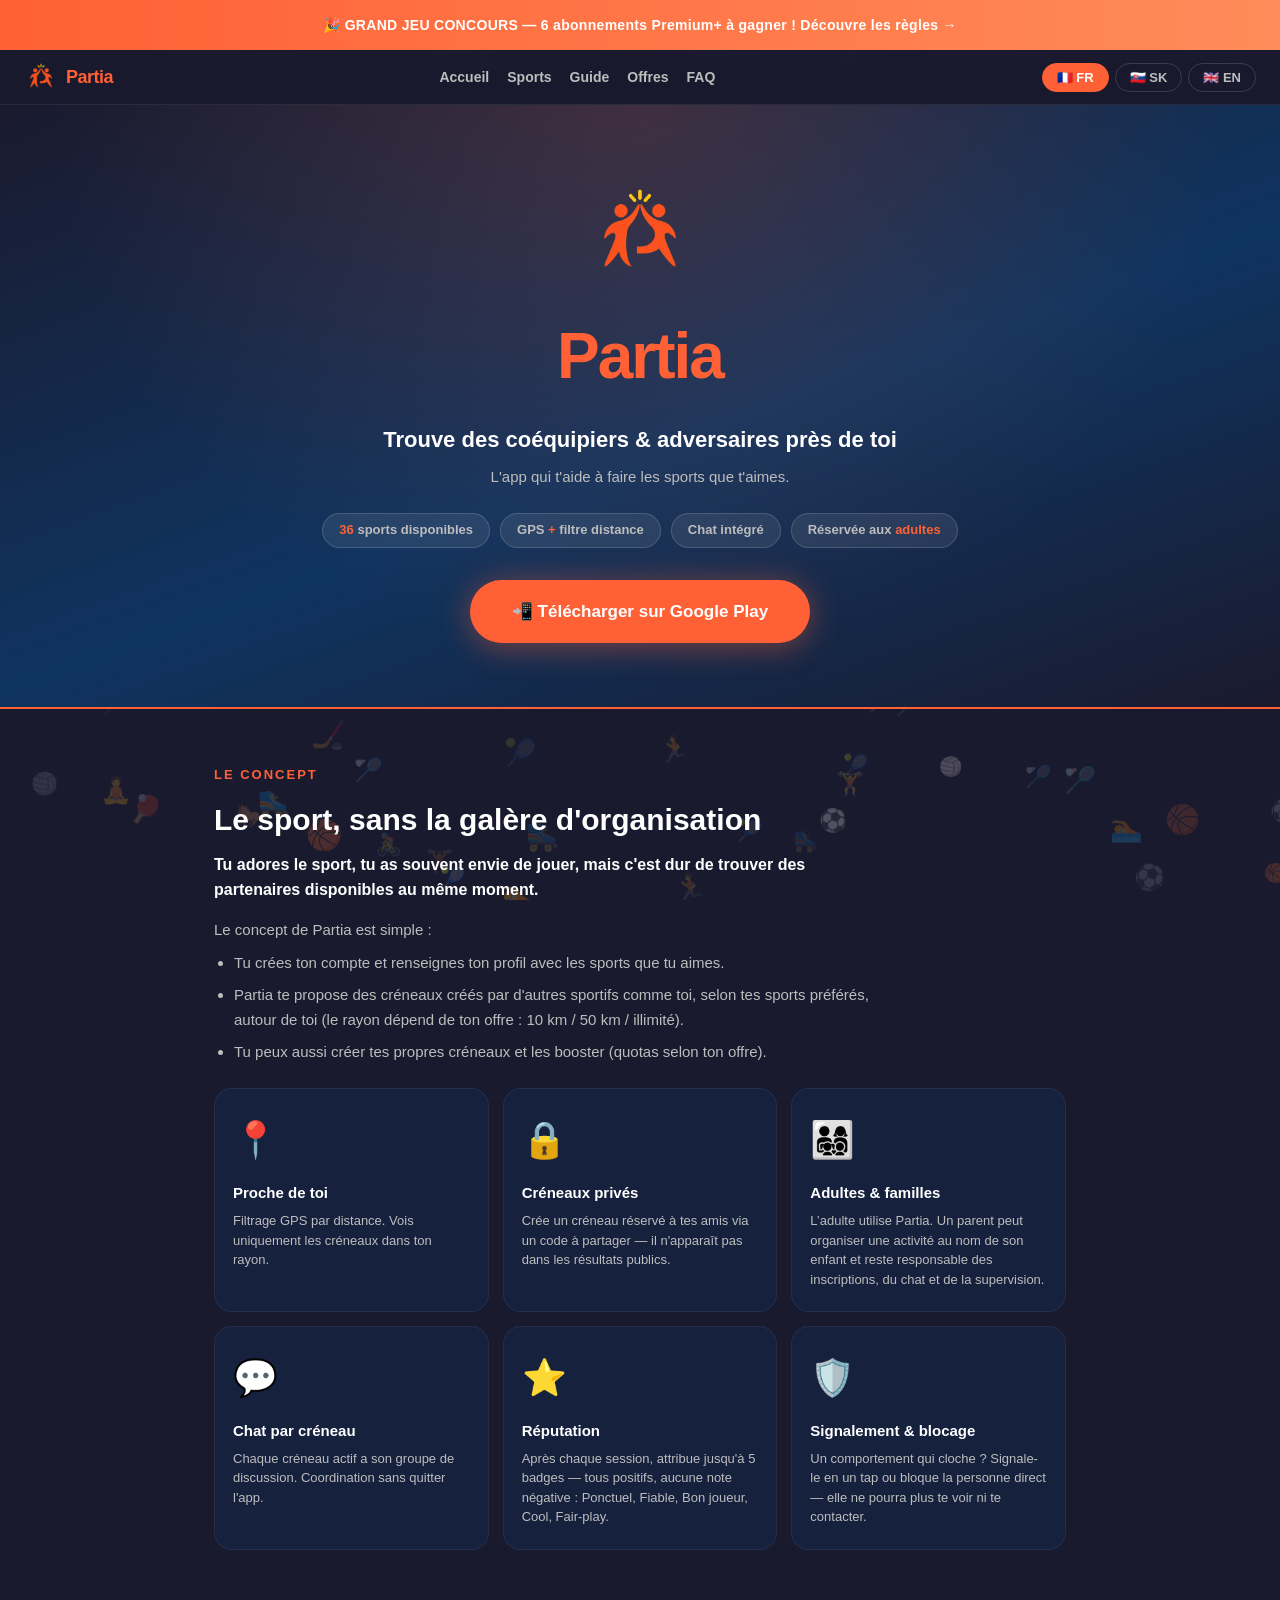
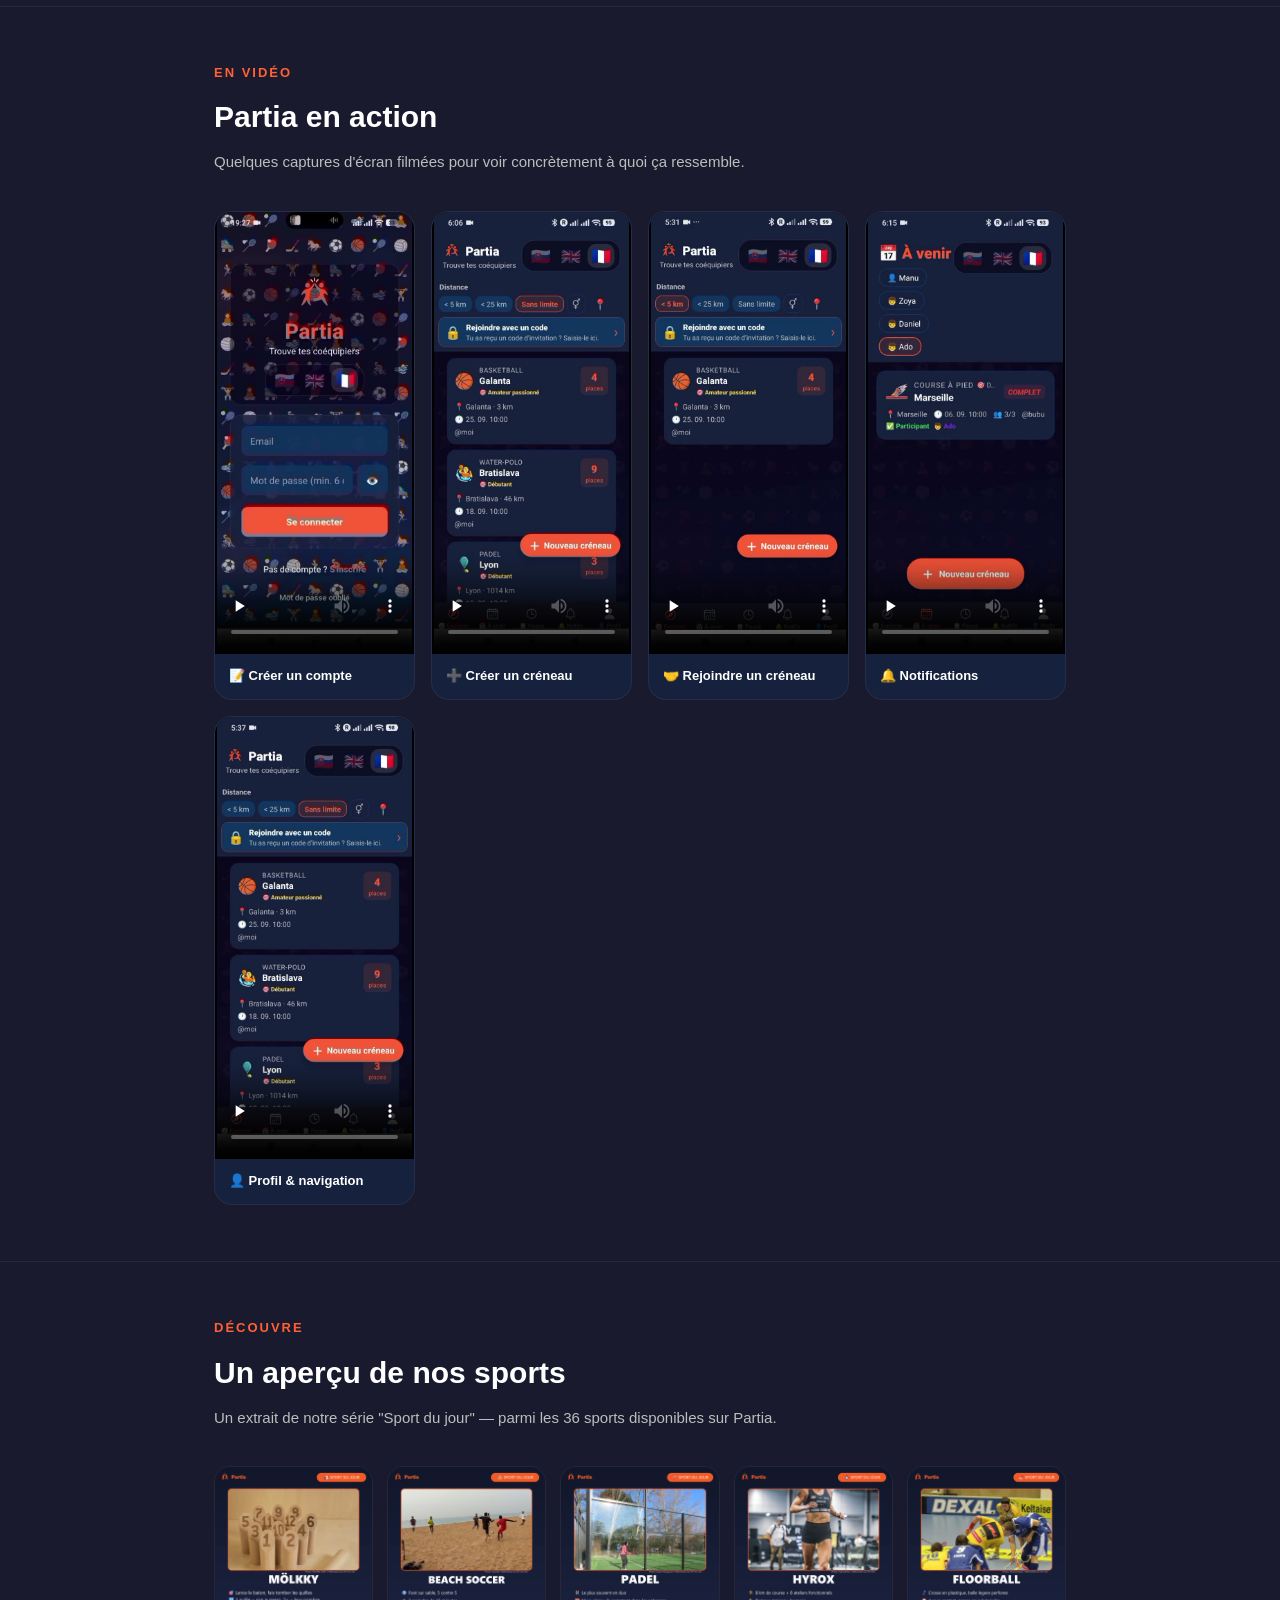
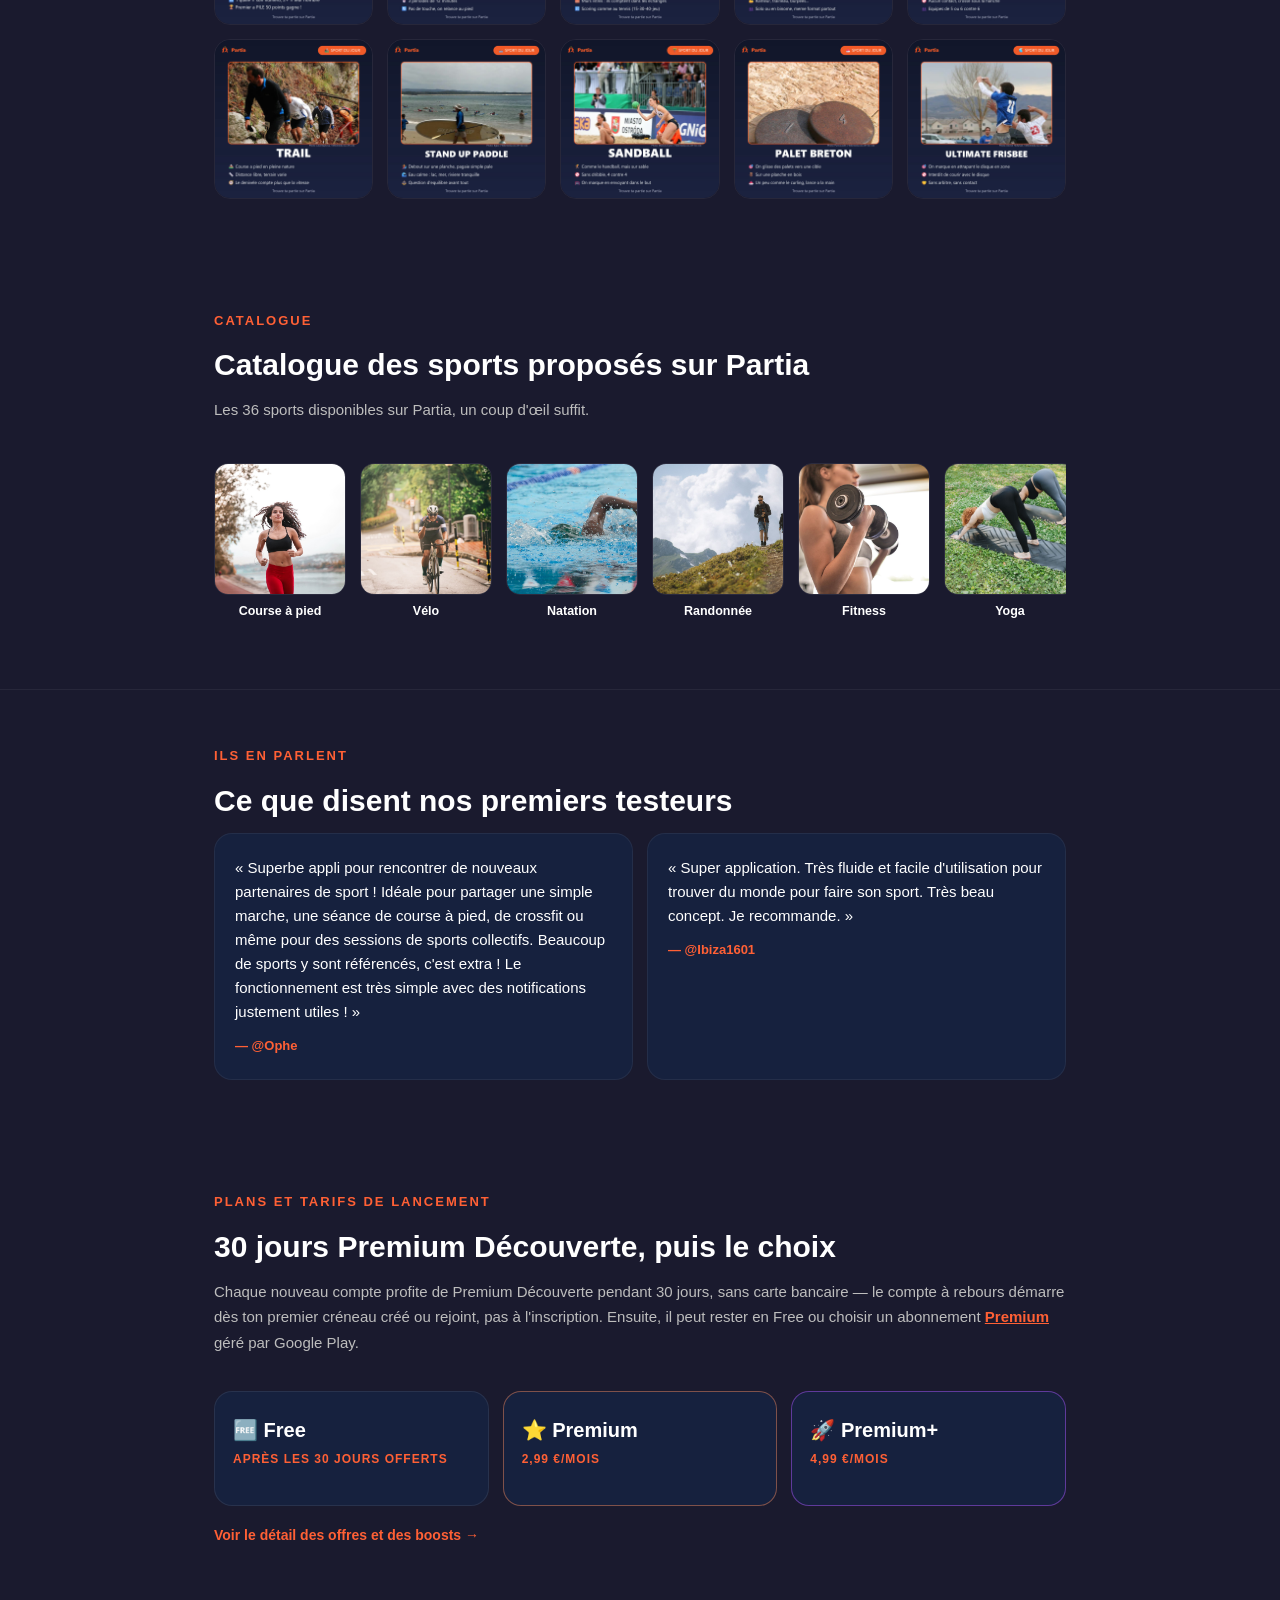
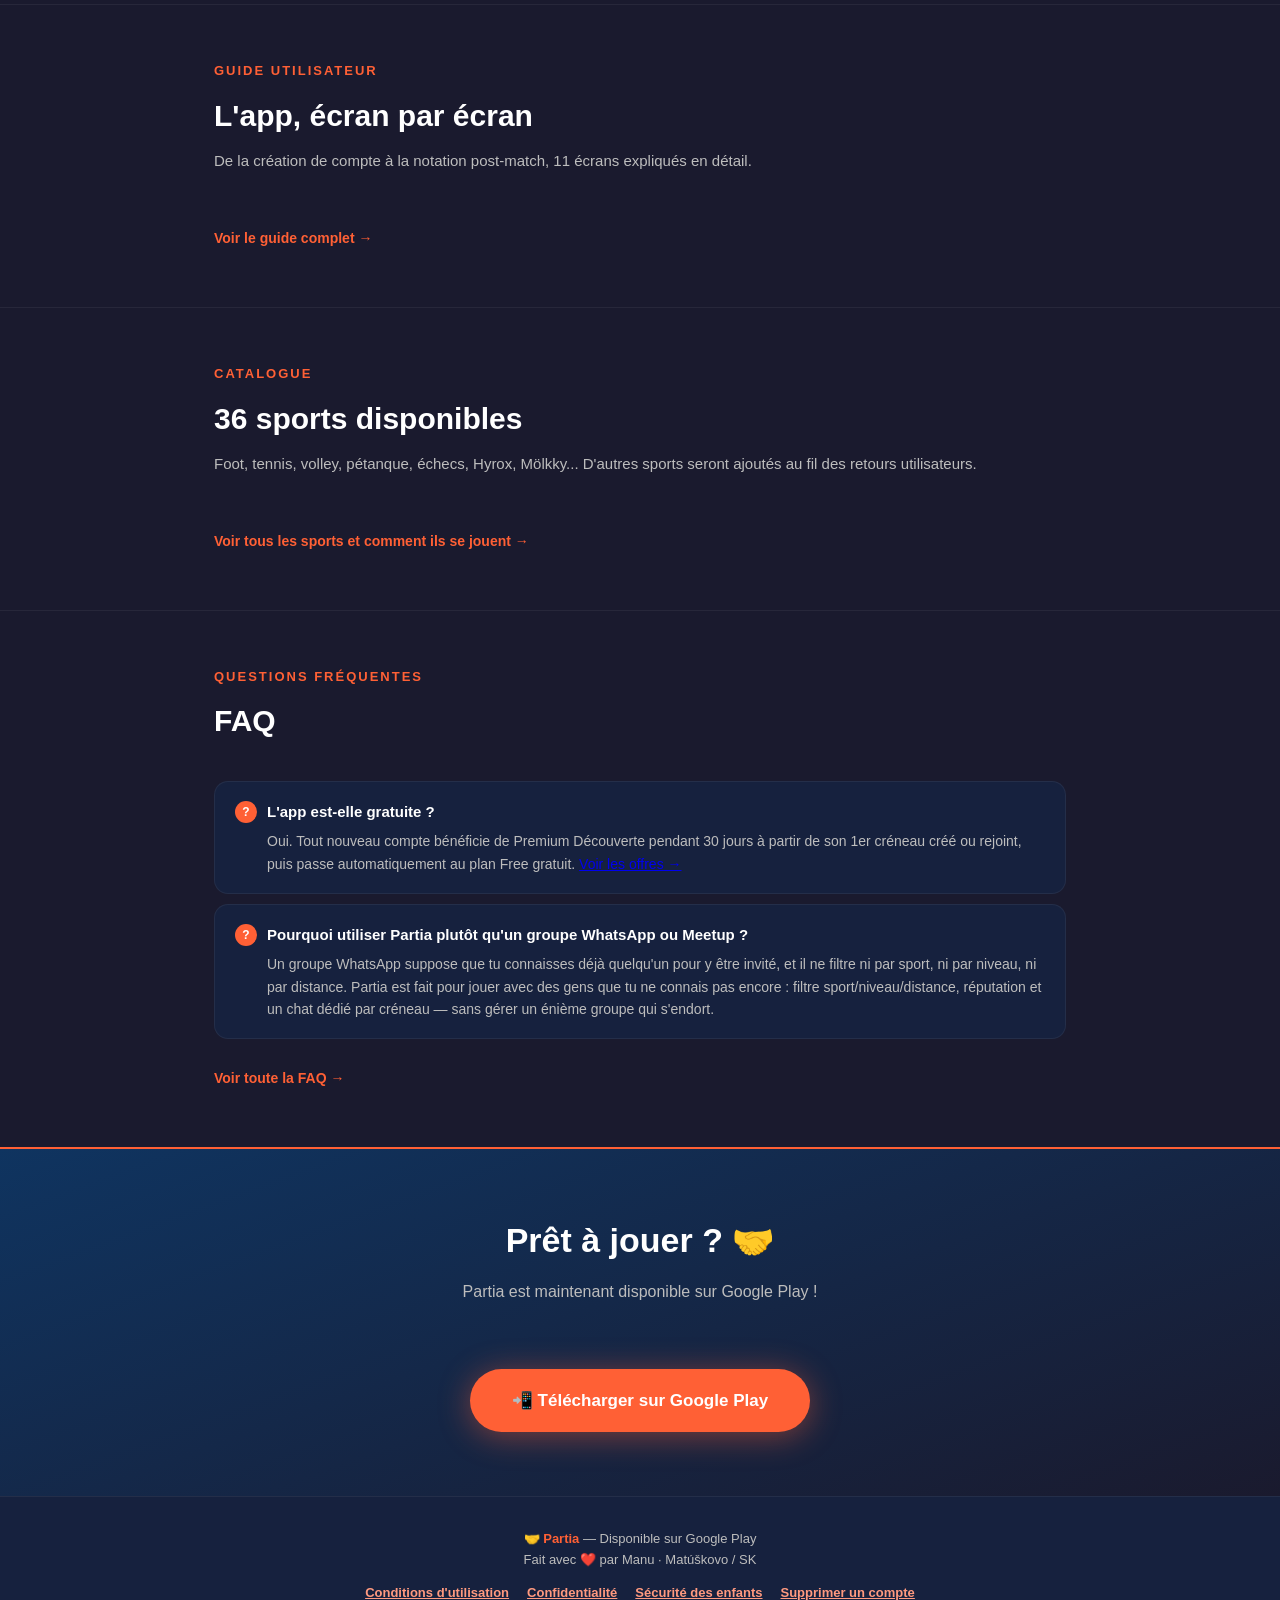
==== commit c201ad44: "Essai Premium Decouverte : precise que le decompte demarre au 1er creneau Suit le changement backend" ====
--- a/index.html
+++ b/index.html
@@ -347,7 +347,7 @@
   <div class="section">
     <p class="section-title">Plans et tarifs de lancement</p>
     <h2 class="section-h2">30 jours Premium Découverte, puis le choix</h2>
-    <p class="section-sub">Chaque nouveau compte profite de Premium Découverte pendant 30 jours, sans carte bancaire. Ensuite, il peut rester en Free ou choisir un abonnement <a href="offres.html?lang=fr#premium-fr" style="color:var(--primary);font-weight:700;">Premium</a> géré par Google Play.</p>
+    <p class="section-sub">Chaque nouveau compte profite de Premium Découverte pendant 30 jours, sans carte bancaire — le compte à rebours démarre dès ton premier créneau créé ou rejoint, pas à l'inscription. Ensuite, il peut rester en Free ou choisir un abonnement <a href="offres.html?lang=fr#premium-fr" style="color:var(--primary);font-weight:700;">Premium</a> géré par Google Play.</p>
     <div class="plan-grid">
       <div class="plan-card"><div class="plan-name">🆓 Free</div><div class="plan-kicker">Après les 30 jours offerts</div></div>
       <div class="plan-card premium"><div class="plan-name">⭐ Premium</div><div class="plan-kicker">2,99 €/mois</div></div>
@@ -383,7 +383,7 @@
     <p class="section-title">Questions fréquentes</p>
     <h2 class="section-h2">FAQ</h2>
     <p class="section-sub"></p>
-    <div class="faq-item"><div class="faq-q">L'app est-elle gratuite ?</div><div class="faq-a">Oui. Tout nouveau compte bénéficie de Premium Découverte pendant 30 jours, puis passe automatiquement au plan Free gratuit. <a href="offres.html">Voir les offres →</a></div></div>
+    <div class="faq-item"><div class="faq-q">L'app est-elle gratuite ?</div><div class="faq-a">Oui. Tout nouveau compte bénéficie de Premium Découverte pendant 30 jours à partir de son 1er créneau créé ou rejoint, puis passe automatiquement au plan Free gratuit. <a href="offres.html">Voir les offres →</a></div></div>
     <div class="faq-item"><div class="faq-q">Pourquoi utiliser Partia plutôt qu'un groupe WhatsApp ou Meetup ?</div><div class="faq-a">Un groupe WhatsApp suppose que tu connaisses déjà quelqu'un pour y être invité, et il ne filtre ni par sport, ni par niveau, ni par distance. Partia est fait pour jouer avec des gens que tu ne connais pas encore : filtre sport/niveau/distance, réputation et un chat dédié par créneau — sans gérer un énième groupe qui s'endort.</div></div>
     <a class="teaser-link" href="faq.html">Voir toute la FAQ →</a>
   </div>
@@ -541,7 +541,7 @@
   <div class="section">
     <p class="section-title">Plány a uvádzacie ceny</p>
     <h2 class="section-h2">30 dní Premium na vyskúšanie, potom si vyberieš</h2>
-    <p class="section-sub">Každý nový účet získa Premium na vyskúšanie na 30 dní bez platobnej karty. Potom môže zostať na Free alebo si zvoliť predplatné <a href="offres.html?lang=sk#premium-sk" style="color:var(--primary);font-weight:700;">Premium</a> spravované cez Google Play.</p>
+    <p class="section-sub">Každý nový účet získa Premium na vyskúšanie na 30 dní bez platobnej karty — odpočítavanie sa spustí až po vytvorení alebo pripojení k tvojmu prvému termínu, nie pri registrácii. Potom môže zostať na Free alebo si zvoliť predplatné <a href="offres.html?lang=sk#premium-sk" style="color:var(--primary);font-weight:700;">Premium</a> spravované cez Google Play.</p>
     <div class="plan-grid">
       <div class="plan-card"><div class="plan-name">🆓 Free</div><div class="plan-kicker">Po 30 bezplatných dňoch</div></div>
       <div class="plan-card premium"><div class="plan-name">⭐ Premium</div><div class="plan-kicker">2,99 €/mesiac</div></div>
@@ -574,7 +574,7 @@
     <p class="section-title">Časté otázky</p>
     <h2 class="section-h2">FAQ</h2>
     <p class="section-sub"></p>
-    <div class="faq-item"><div class="faq-q">Je aplikácia bezplatná?</div><div class="faq-a">Áno. Každý nový účet získa Premium na vyskúšanie na 30 dní a potom automaticky prejde na bezplatný Free. <a href="offres.html">Pozri si ponuky →</a></div></div>
+    <div class="faq-item"><div class="faq-q">Je aplikácia bezplatná?</div><div class="faq-a">Áno. Každý nový účet získa Premium na vyskúšanie na 30 dní od 1. vytvoreného alebo pripojeného termínu a potom automaticky prejde na bezplatný Free. <a href="offres.html">Pozri si ponuky →</a></div></div>
     <div class="faq-item"><div class="faq-q">Prečo používať Partiu namiesto WhatsApp skupiny alebo Meetupu?</div><div class="faq-a">WhatsApp skupina predpokladá, že už niekoho poznáš, a nefiltruje podľa športu, úrovne ani vzdialenosti. Partia je na to, aby si hral so športovcami, ktorých ešte nepoznáš: filter športu/úrovne/vzdialenosti, reputácia a vyhradený chat pre každý termín — bez ďalšej skupinovej konverzácie, ktorá stíchne.</div></div>
     <a class="teaser-link" href="faq.html">Pozri si celé FAQ →</a>
   </div>
@@ -731,7 +731,7 @@
   <div class="section">
     <p class="section-title">Plans and launch pricing</p>
     <h2 class="section-h2">30 days of Premium Discovery, then your choice</h2>
-    <p class="section-sub">Every new account gets Premium Discovery for 30 days with no payment card. It can then stay on Free or choose a <a href="offres.html?lang=en#premium-en" style="color:var(--primary);font-weight:700;">Premium</a> subscription managed by Google Play.</p>
+    <p class="section-sub">Every new account gets Premium Discovery for 30 days with no payment card — the countdown only starts once you create or join your first slot, not at signup. It can then stay on Free or choose a <a href="offres.html?lang=en#premium-en" style="color:var(--primary);font-weight:700;">Premium</a> subscription managed by Google Play.</p>
     <div class="plan-grid">
       <div class="plan-card"><div class="plan-name">🆓 Free</div><div class="plan-kicker">After the 30 free days</div></div>
       <div class="plan-card premium"><div class="plan-name">⭐ Premium</div><div class="plan-kicker">€2.99/month</div></div>
@@ -764,7 +764,7 @@
     <p class="section-title">FAQ</p>
     <h2 class="section-h2">Frequently Asked Questions</h2>
     <p class="section-sub"></p>
-    <div class="faq-item"><div class="faq-q">Is the app free?</div><div class="faq-a">Yes. Every new account gets Premium Discovery for 30 days, then automatically switches to the free plan. <a href="offres.html">See the plans →</a></div></div>
+    <div class="faq-item"><div class="faq-q">Is the app free?</div><div class="faq-a">Yes. Every new account gets Premium Discovery for 30 days starting from its 1st slot created or joined, then automatically switches to the free plan. <a href="offres.html">See the plans →</a></div></div>
     <div class="faq-item"><div class="faq-q">Why use Partia instead of a WhatsApp group or Meetup?</div><div class="faq-a">A WhatsApp group assumes you already know someone, and it doesn't filter by sport, skill level, or distance. Partia is built for playing with people you don't know yet: sport/level/distance filtering, reputation and a dedicated chat per slot — without managing yet another group chat that goes quiet.</div></div>
     <a class="teaser-link" href="faq.html">See the full FAQ →</a>
   </div>
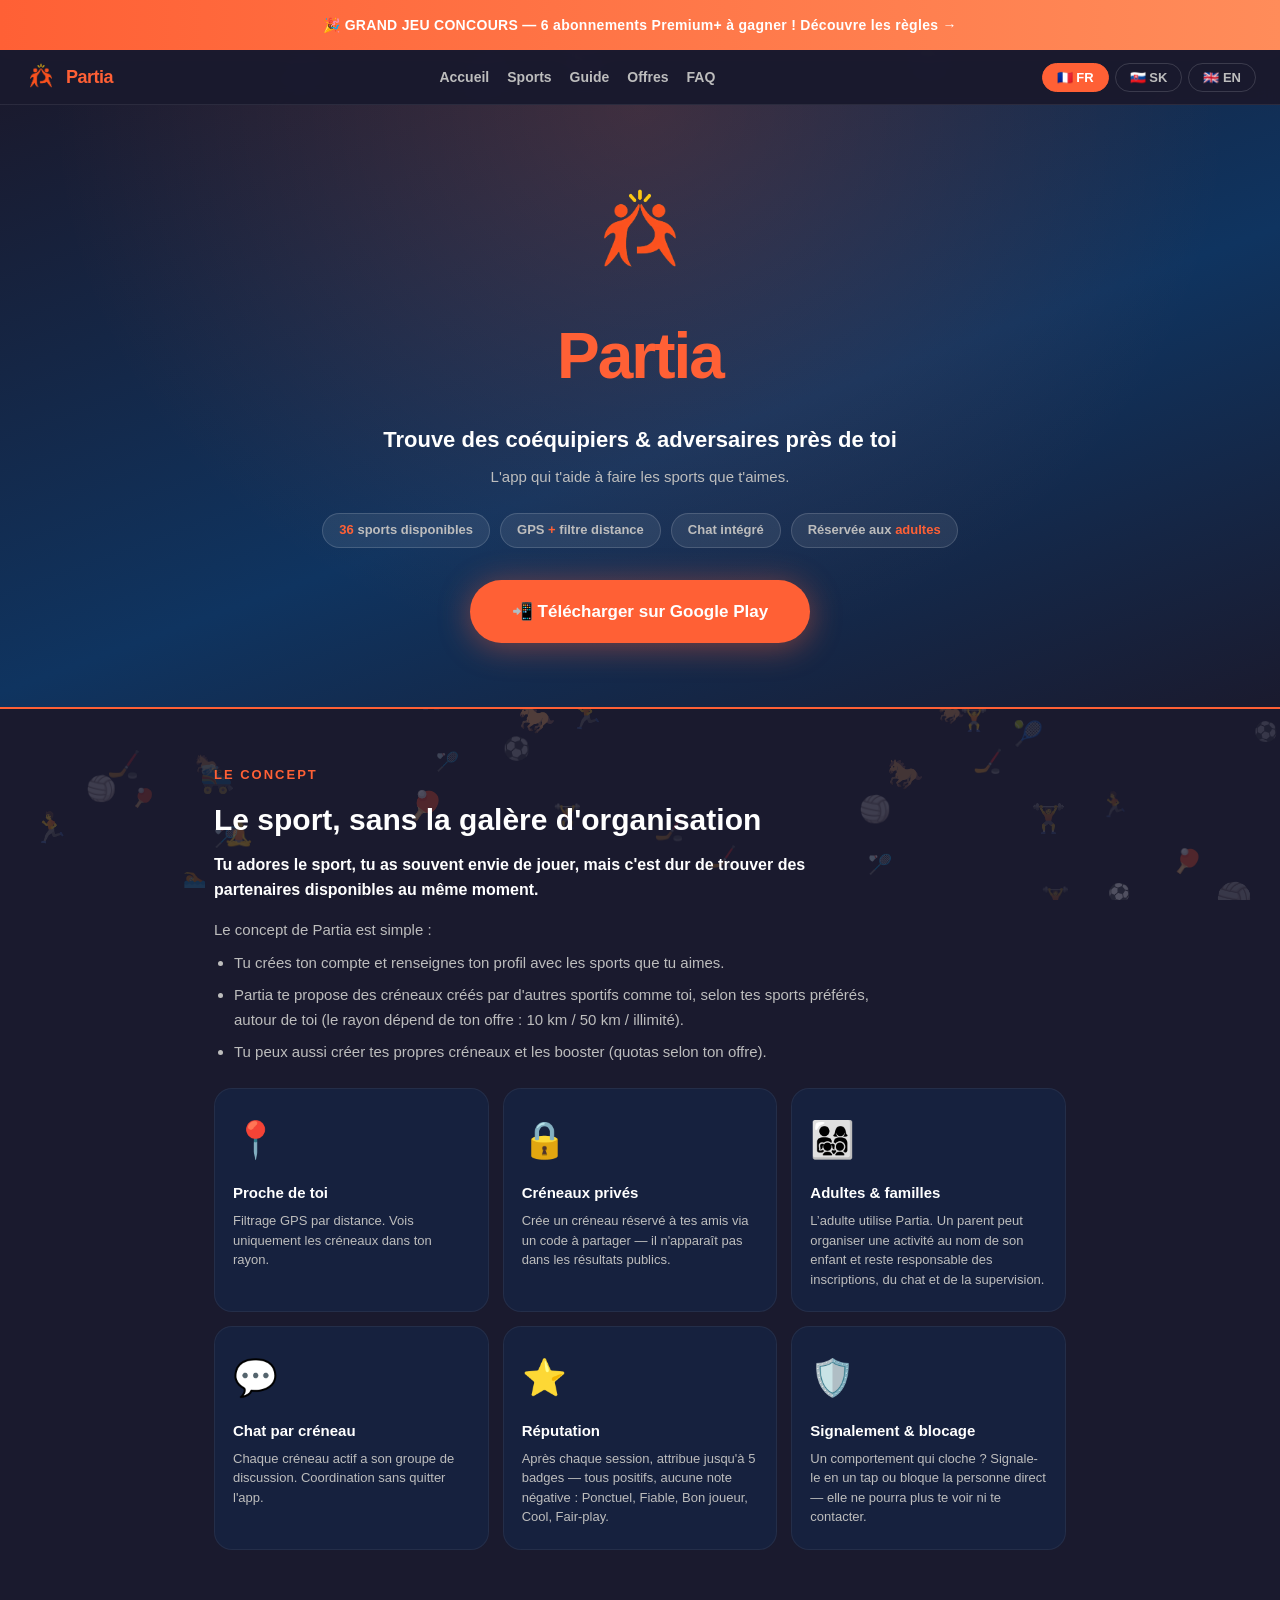
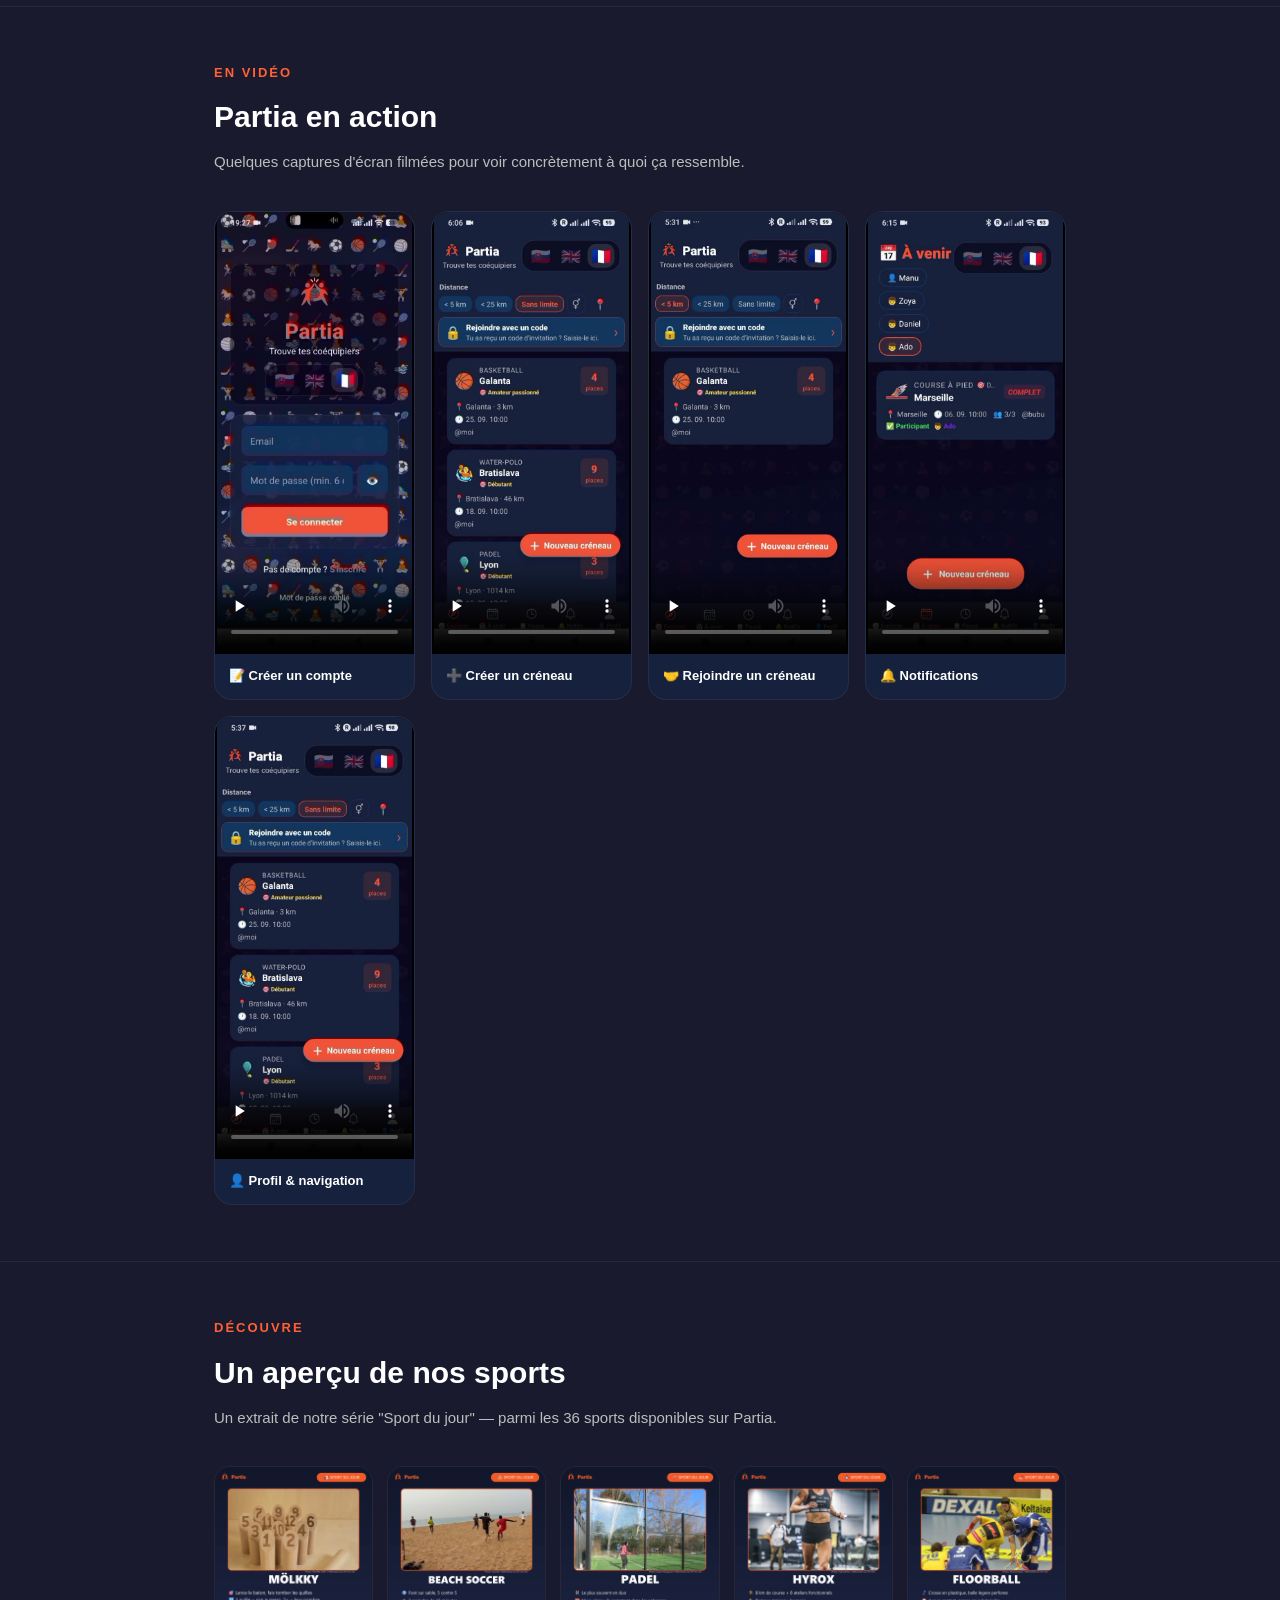
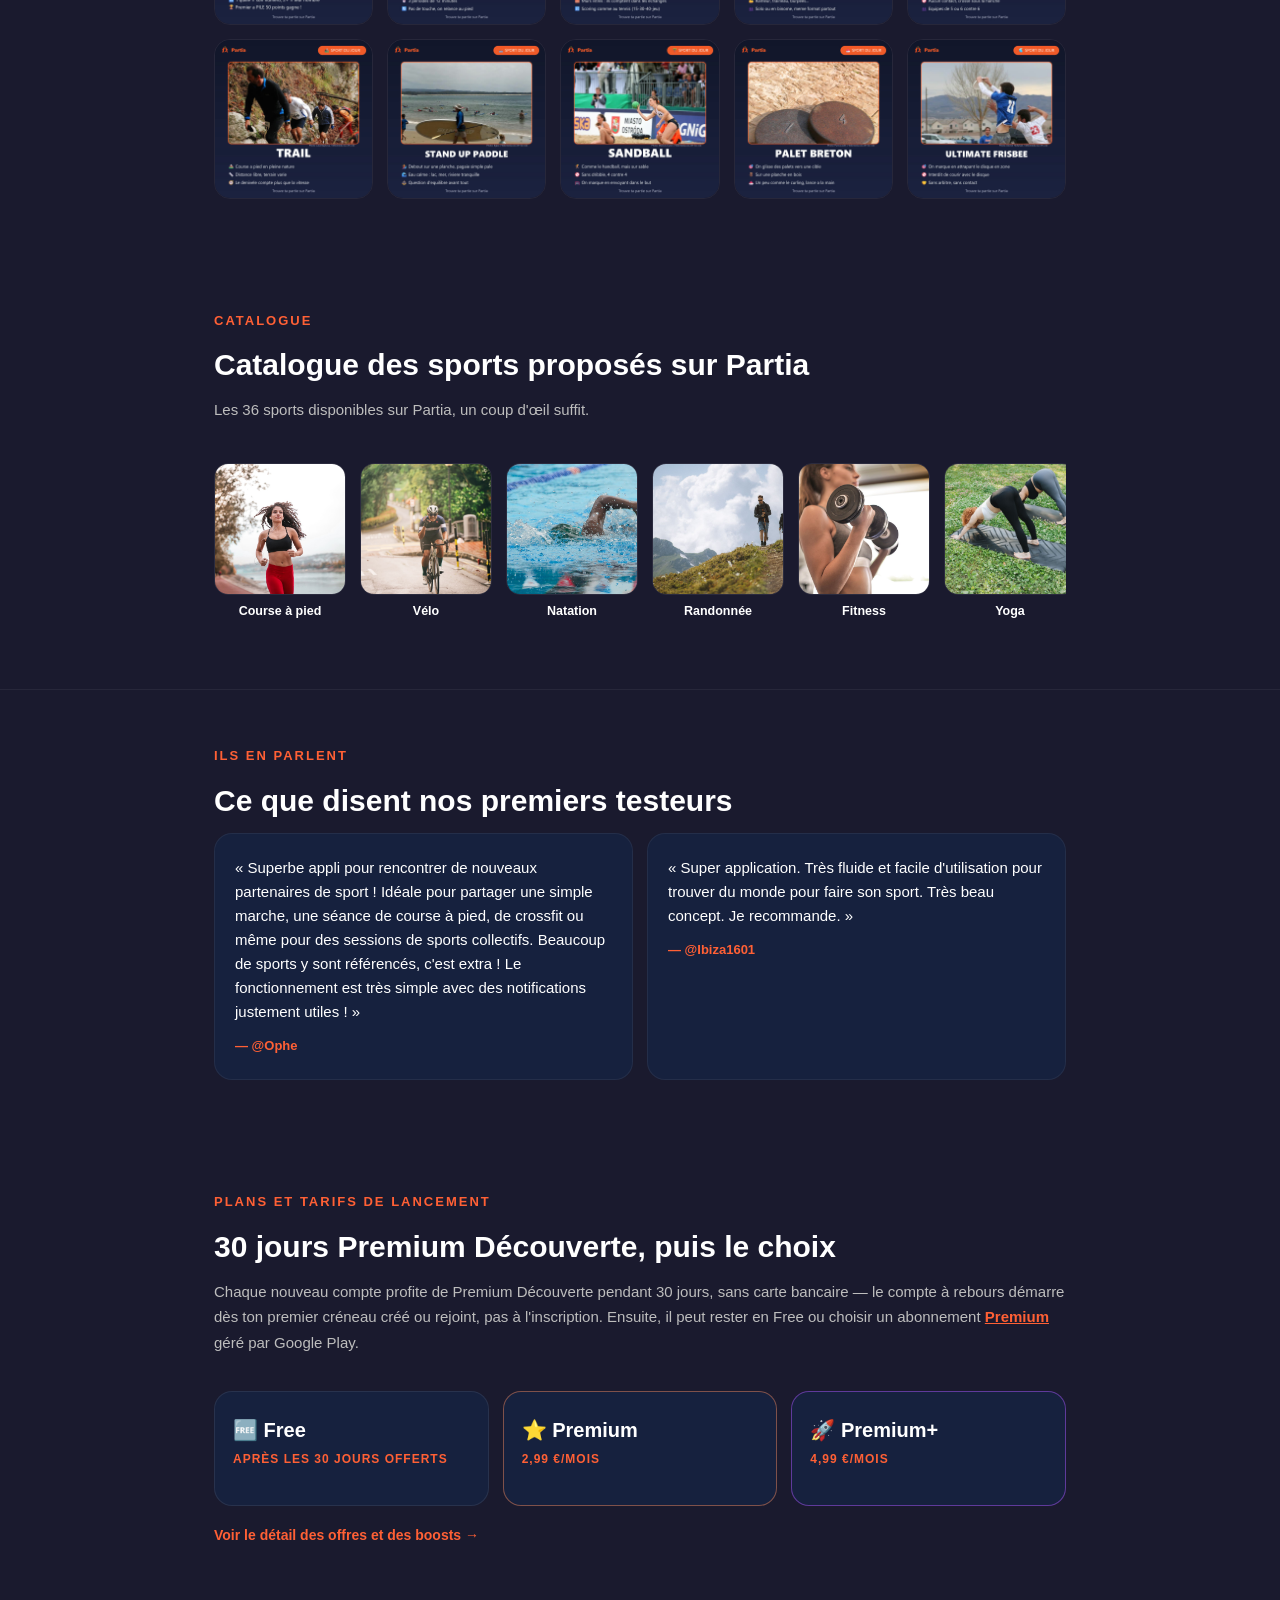
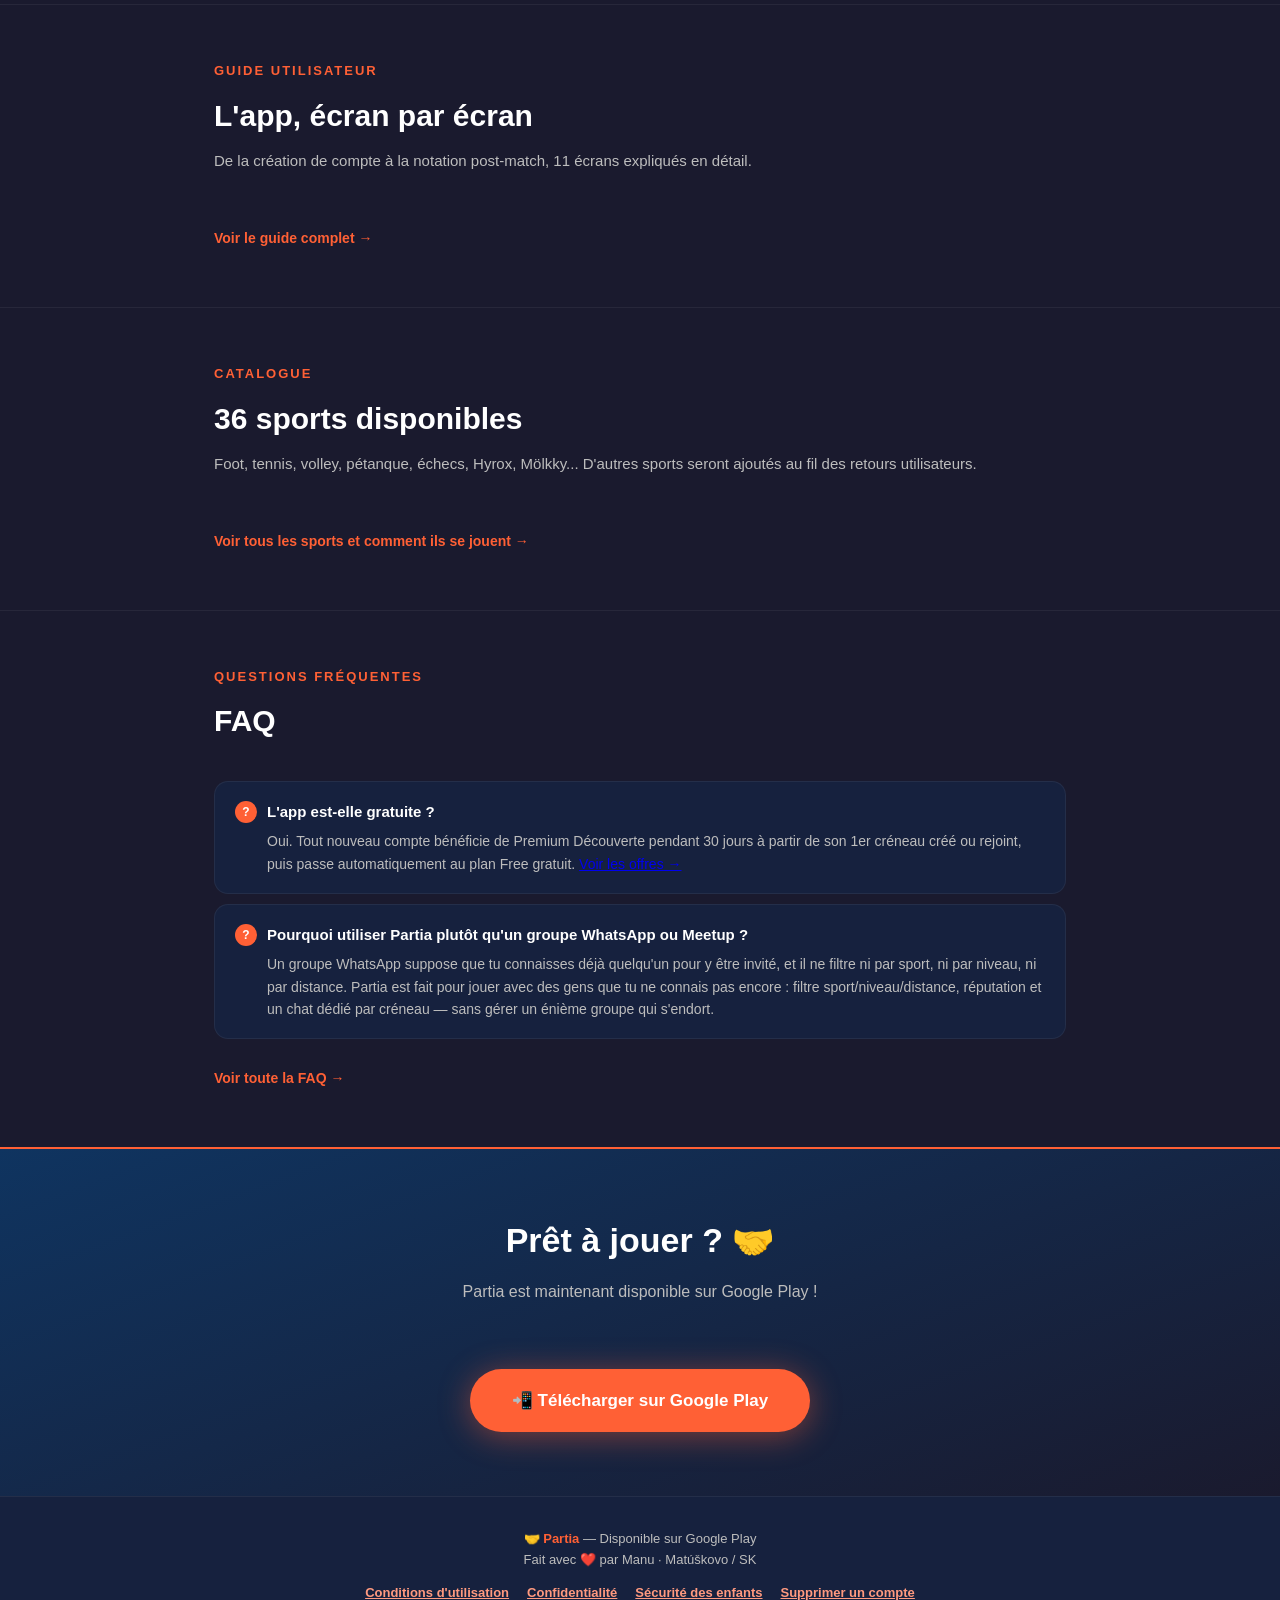
==== commit 6d800499: "Fix : la langue repassait en FR en changeant d'ecran apres l'avoir changee Les liens de navigation i" ====
--- a/index.html
+++ b/index.html
@@ -200,9 +200,9 @@
 <!-- LANG BAR -->
 <nav class="lang-bar">
   <div class="lang-logo"><img class="brand-icon" src="assets/partia-sport-icon-v1.png" alt="">Partia</div>
-  <div class="top-nav" data-lang="fr" style="display:flex"><a class="current" href="index.html">Accueil</a><a href="sports.html">Sports</a><a href="guide.html">Guide</a><a href="offres.html">Offres</a><a href="faq.html">FAQ</a></div>
-  <div class="top-nav" data-lang="sk" style="display:none"><a class="current" href="index.html">Domov</a><a href="sports.html">Športy</a><a href="guide.html">Príručka</a><a href="offres.html">Ponuky</a><a href="faq.html">FAQ</a></div>
-  <div class="top-nav" data-lang="en" style="display:none"><a class="current" href="index.html">Home</a><a href="sports.html">Sports</a><a href="guide.html">Guide</a><a href="offres.html">Plans</a><a href="faq.html">FAQ</a></div>
+  <div class="top-nav" data-lang="fr" style="display:flex"><a class="current" href="index.html?lang=fr">Accueil</a><a href="sports.html?lang=fr">Sports</a><a href="guide.html?lang=fr">Guide</a><a href="offres.html?lang=fr">Offres</a><a href="faq.html?lang=fr">FAQ</a></div>
+  <div class="top-nav" data-lang="sk" style="display:none"><a class="current" href="index.html?lang=sk">Domov</a><a href="sports.html?lang=sk">Športy</a><a href="guide.html?lang=sk">Príručka</a><a href="offres.html?lang=sk">Ponuky</a><a href="faq.html?lang=sk">FAQ</a></div>
+  <div class="top-nav" data-lang="en" style="display:none"><a class="current" href="index.html?lang=en">Home</a><a href="sports.html?lang=en">Sports</a><a href="guide.html?lang=en">Guide</a><a href="offres.html?lang=en">Plans</a><a href="faq.html?lang=en">FAQ</a></div>
   <div class="lang-btns">
     <button class="lang-btn active" data-lang-btn="fr" onclick="setLang('fr')">🇫🇷 FR</button>
     <button class="lang-btn" data-lang-btn="sk" onclick="setLang('sk')">🇸🇰 SK</button>
@@ -222,7 +222,7 @@
     <p class="hero-tagline">Trouve des coéquipiers &amp; adversaires près de toi</p>
     <p class="hero-sub">L'app qui t'aide à faire les sports que t'aimes.</p>
     <div class="hero-badges">
-      <a class="hero-badge" href="sports.html" style="text-decoration:none;"><span>36</span> sports disponibles</a>
+      <a class="hero-badge" href="sports.html?lang=fr" style="text-decoration:none;"><span>36</span> sports disponibles</a>
       <div class="hero-badge">GPS <span>+</span> filtre distance</div>
       <div class="hero-badge">Chat intégré</div>
       <div class="hero-badge">Réservée aux <span>adultes</span></div>
@@ -353,7 +353,7 @@
       <div class="plan-card premium"><div class="plan-name">⭐ Premium</div><div class="plan-kicker">2,99 €/mois</div></div>
       <div class="plan-card plus"><div class="plan-name">🚀 Premium+</div><div class="plan-kicker">4,99 €/mois</div></div>
     </div>
-    <a class="teaser-link" href="offres.html">Voir le détail des offres et des boosts →</a>
+    <a class="teaser-link" href="offres.html?lang=fr">Voir le détail des offres et des boosts →</a>
   </div>
 
   <hr class="hr" />
@@ -363,7 +363,7 @@
     <p class="section-title">Guide utilisateur</p>
     <h2 class="section-h2">L'app, écran par écran</h2>
     <p class="section-sub">De la création de compte à la notation post-match, 11 écrans expliqués en détail.</p>
-    <a class="teaser-link" href="guide.html">Voir le guide complet →</a>
+    <a class="teaser-link" href="guide.html?lang=fr">Voir le guide complet →</a>
   </div>
 
   <hr class="hr" />
@@ -373,7 +373,7 @@
     <p class="section-title">Catalogue</p>
     <h2 class="section-h2">36 sports disponibles</h2>
     <p class="section-sub">Foot, tennis, volley, pétanque, échecs, Hyrox, Mölkky... D'autres sports seront ajoutés au fil des retours utilisateurs.</p>
-    <a class="teaser-link" href="sports.html">Voir tous les sports et comment ils se jouent →</a>
+    <a class="teaser-link" href="sports.html?lang=fr">Voir tous les sports et comment ils se jouent →</a>
   </div>
 
   <hr class="hr" />
@@ -383,9 +383,9 @@
     <p class="section-title">Questions fréquentes</p>
     <h2 class="section-h2">FAQ</h2>
     <p class="section-sub"></p>
-    <div class="faq-item"><div class="faq-q">L'app est-elle gratuite ?</div><div class="faq-a">Oui. Tout nouveau compte bénéficie de Premium Découverte pendant 30 jours à partir de son 1er créneau créé ou rejoint, puis passe automatiquement au plan Free gratuit. <a href="offres.html">Voir les offres →</a></div></div>
+    <div class="faq-item"><div class="faq-q">L'app est-elle gratuite ?</div><div class="faq-a">Oui. Tout nouveau compte bénéficie de Premium Découverte pendant 30 jours à partir de son 1er créneau créé ou rejoint, puis passe automatiquement au plan Free gratuit. <a href="offres.html?lang=fr">Voir les offres →</a></div></div>
     <div class="faq-item"><div class="faq-q">Pourquoi utiliser Partia plutôt qu'un groupe WhatsApp ou Meetup ?</div><div class="faq-a">Un groupe WhatsApp suppose que tu connaisses déjà quelqu'un pour y être invité, et il ne filtre ni par sport, ni par niveau, ni par distance. Partia est fait pour jouer avec des gens que tu ne connais pas encore : filtre sport/niveau/distance, réputation et un chat dédié par créneau — sans gérer un énième groupe qui s'endort.</div></div>
-    <a class="teaser-link" href="faq.html">Voir toute la FAQ →</a>
+    <a class="teaser-link" href="faq.html?lang=fr">Voir toute la FAQ →</a>
   </div>
 
   <!-- CTA -->
@@ -417,7 +417,7 @@
     <p class="hero-tagline">Nájdi spoluhráčov &amp; súperov blízko teba</p>
     <p class="hero-sub">Appka, ktorá ti pomôže robiť šport, ktorý miluješ.</p>
     <div class="hero-badges">
-      <a class="hero-badge" href="sports.html" style="text-decoration:none;"><span>36</span> dostupných športov</a>
+      <a class="hero-badge" href="sports.html?lang=sk" style="text-decoration:none;"><span>36</span> dostupných športov</a>
       <div class="hero-badge">GPS <span>+</span> filter vzdialenosti</div>
       <div class="hero-badge">Zabudovaný chat</div>
       <div class="hero-badge">Len pre <span>dospelých</span></div>
@@ -547,7 +547,7 @@
       <div class="plan-card premium"><div class="plan-name">⭐ Premium</div><div class="plan-kicker">2,99 €/mesiac</div></div>
       <div class="plan-card plus"><div class="plan-name">🚀 Premium+</div><div class="plan-kicker">4,99 €/mesiac</div></div>
     </div>
-    <a class="teaser-link" href="offres.html">Pozri si podrobnosti ponúk a boostov →</a>
+    <a class="teaser-link" href="offres.html?lang=sk">Pozri si podrobnosti ponúk a boostov →</a>
   </div>
 
   <hr class="hr" />
@@ -556,7 +556,7 @@
     <p class="section-title">Používateľská príručka</p>
     <h2 class="section-h2">Appka, obrazovka po obrazovke</h2>
     <p class="section-sub">Od vytvorenia účtu po hodnotenie po zápase — 11 obrazoviek podrobne vysvetlených.</p>
-    <a class="teaser-link" href="guide.html">Pozri si celú príručku →</a>
+    <a class="teaser-link" href="guide.html?lang=sk">Pozri si celú príručku →</a>
   </div>
 
   <hr class="hr" />
@@ -565,7 +565,7 @@
     <p class="section-title">Katalóg</p>
     <h2 class="section-h2">36 dostupných športov</h2>
     <p class="section-sub">Futbal, tenis, volejbal, pétanque, šach, Hyrox, Mölkky... Ďalšie športy budú pridané podľa spätnej väzby používateľov.</p>
-    <a class="teaser-link" href="sports.html">Pozri si všetky športy a ako sa hrajú →</a>
+    <a class="teaser-link" href="sports.html?lang=sk">Pozri si všetky športy a ako sa hrajú →</a>
   </div>
 
   <hr class="hr" />
@@ -574,9 +574,9 @@
     <p class="section-title">Časté otázky</p>
     <h2 class="section-h2">FAQ</h2>
     <p class="section-sub"></p>
-    <div class="faq-item"><div class="faq-q">Je aplikácia bezplatná?</div><div class="faq-a">Áno. Každý nový účet získa Premium na vyskúšanie na 30 dní od 1. vytvoreného alebo pripojeného termínu a potom automaticky prejde na bezplatný Free. <a href="offres.html">Pozri si ponuky →</a></div></div>
+    <div class="faq-item"><div class="faq-q">Je aplikácia bezplatná?</div><div class="faq-a">Áno. Každý nový účet získa Premium na vyskúšanie na 30 dní od 1. vytvoreného alebo pripojeného termínu a potom automaticky prejde na bezplatný Free. <a href="offres.html?lang=sk">Pozri si ponuky →</a></div></div>
     <div class="faq-item"><div class="faq-q">Prečo používať Partiu namiesto WhatsApp skupiny alebo Meetupu?</div><div class="faq-a">WhatsApp skupina predpokladá, že už niekoho poznáš, a nefiltruje podľa športu, úrovne ani vzdialenosti. Partia je na to, aby si hral so športovcami, ktorých ešte nepoznáš: filter športu/úrovne/vzdialenosti, reputácia a vyhradený chat pre každý termín — bez ďalšej skupinovej konverzácie, ktorá stíchne.</div></div>
-    <a class="teaser-link" href="faq.html">Pozri si celé FAQ →</a>
+    <a class="teaser-link" href="faq.html?lang=sk">Pozri si celé FAQ →</a>
   </div>
 
   <div class="cta-section">
@@ -607,7 +607,7 @@
     <p class="hero-tagline">Find teammates &amp; opponents near you</p>
     <p class="hero-sub">The app that helps you do the sports you love.</p>
     <div class="hero-badges">
-      <a class="hero-badge" href="sports.html" style="text-decoration:none;"><span>36</span> sports available</a>
+      <a class="hero-badge" href="sports.html?lang=en" style="text-decoration:none;"><span>36</span> sports available</a>
       <div class="hero-badge">GPS <span>+</span> distance filter</div>
       <div class="hero-badge">Built-in chat</div>
       <div class="hero-badge"><span>Adults</span> only</div>
@@ -737,7 +737,7 @@
       <div class="plan-card premium"><div class="plan-name">⭐ Premium</div><div class="plan-kicker">€2.99/month</div></div>
       <div class="plan-card plus"><div class="plan-name">🚀 Premium+</div><div class="plan-kicker">€4.99/month</div></div>
     </div>
-    <a class="teaser-link" href="offres.html">See full plan and boost details →</a>
+    <a class="teaser-link" href="offres.html?lang=en">See full plan and boost details →</a>
   </div>
 
   <hr class="hr" />
@@ -746,7 +746,7 @@
     <p class="section-title">User guide</p>
     <h2 class="section-h2">The app, screen by screen</h2>
     <p class="section-sub">From account creation to post-match rating — 11 screens explained in detail.</p>
-    <a class="teaser-link" href="guide.html">See the full guide →</a>
+    <a class="teaser-link" href="guide.html?lang=en">See the full guide →</a>
   </div>
 
   <hr class="hr" />
@@ -755,7 +755,7 @@
     <p class="section-title">Catalogue</p>
     <h2 class="section-h2">36 sports available</h2>
     <p class="section-sub">Football, tennis, volleyball, pétanque, chess, Hyrox, Mölkky... More sports will be added based on user feedback.</p>
-    <a class="teaser-link" href="sports.html">See all sports and how they're played →</a>
+    <a class="teaser-link" href="sports.html?lang=en">See all sports and how they're played →</a>
   </div>
 
   <hr class="hr" />
@@ -764,9 +764,9 @@
     <p class="section-title">FAQ</p>
     <h2 class="section-h2">Frequently Asked Questions</h2>
     <p class="section-sub"></p>
-    <div class="faq-item"><div class="faq-q">Is the app free?</div><div class="faq-a">Yes. Every new account gets Premium Discovery for 30 days starting from its 1st slot created or joined, then automatically switches to the free plan. <a href="offres.html">See the plans →</a></div></div>
+    <div class="faq-item"><div class="faq-q">Is the app free?</div><div class="faq-a">Yes. Every new account gets Premium Discovery for 30 days starting from its 1st slot created or joined, then automatically switches to the free plan. <a href="offres.html?lang=en">See the plans →</a></div></div>
     <div class="faq-item"><div class="faq-q">Why use Partia instead of a WhatsApp group or Meetup?</div><div class="faq-a">A WhatsApp group assumes you already know someone, and it doesn't filter by sport, skill level, or distance. Partia is built for playing with people you don't know yet: sport/level/distance filtering, reputation and a dedicated chat per slot — without managing yet another group chat that goes quiet.</div></div>
-    <a class="teaser-link" href="faq.html">See the full FAQ →</a>
+    <a class="teaser-link" href="faq.html?lang=en">See the full FAQ →</a>
   </div>
 
   <div class="cta-section">
@@ -968,6 +968,8 @@
       }
     });
     document.documentElement.lang = lang;
+    var logoLink = document.querySelector('.lang-logo');
+    if (logoLink && logoLink.tagName === 'A') { logoLink.href = 'index.html?lang=' + lang; }
     var nextUrl = new URL(window.location.href);
     nextUrl.searchParams.set('lang', lang);
     if (window.location.protocol !== 'file:') {
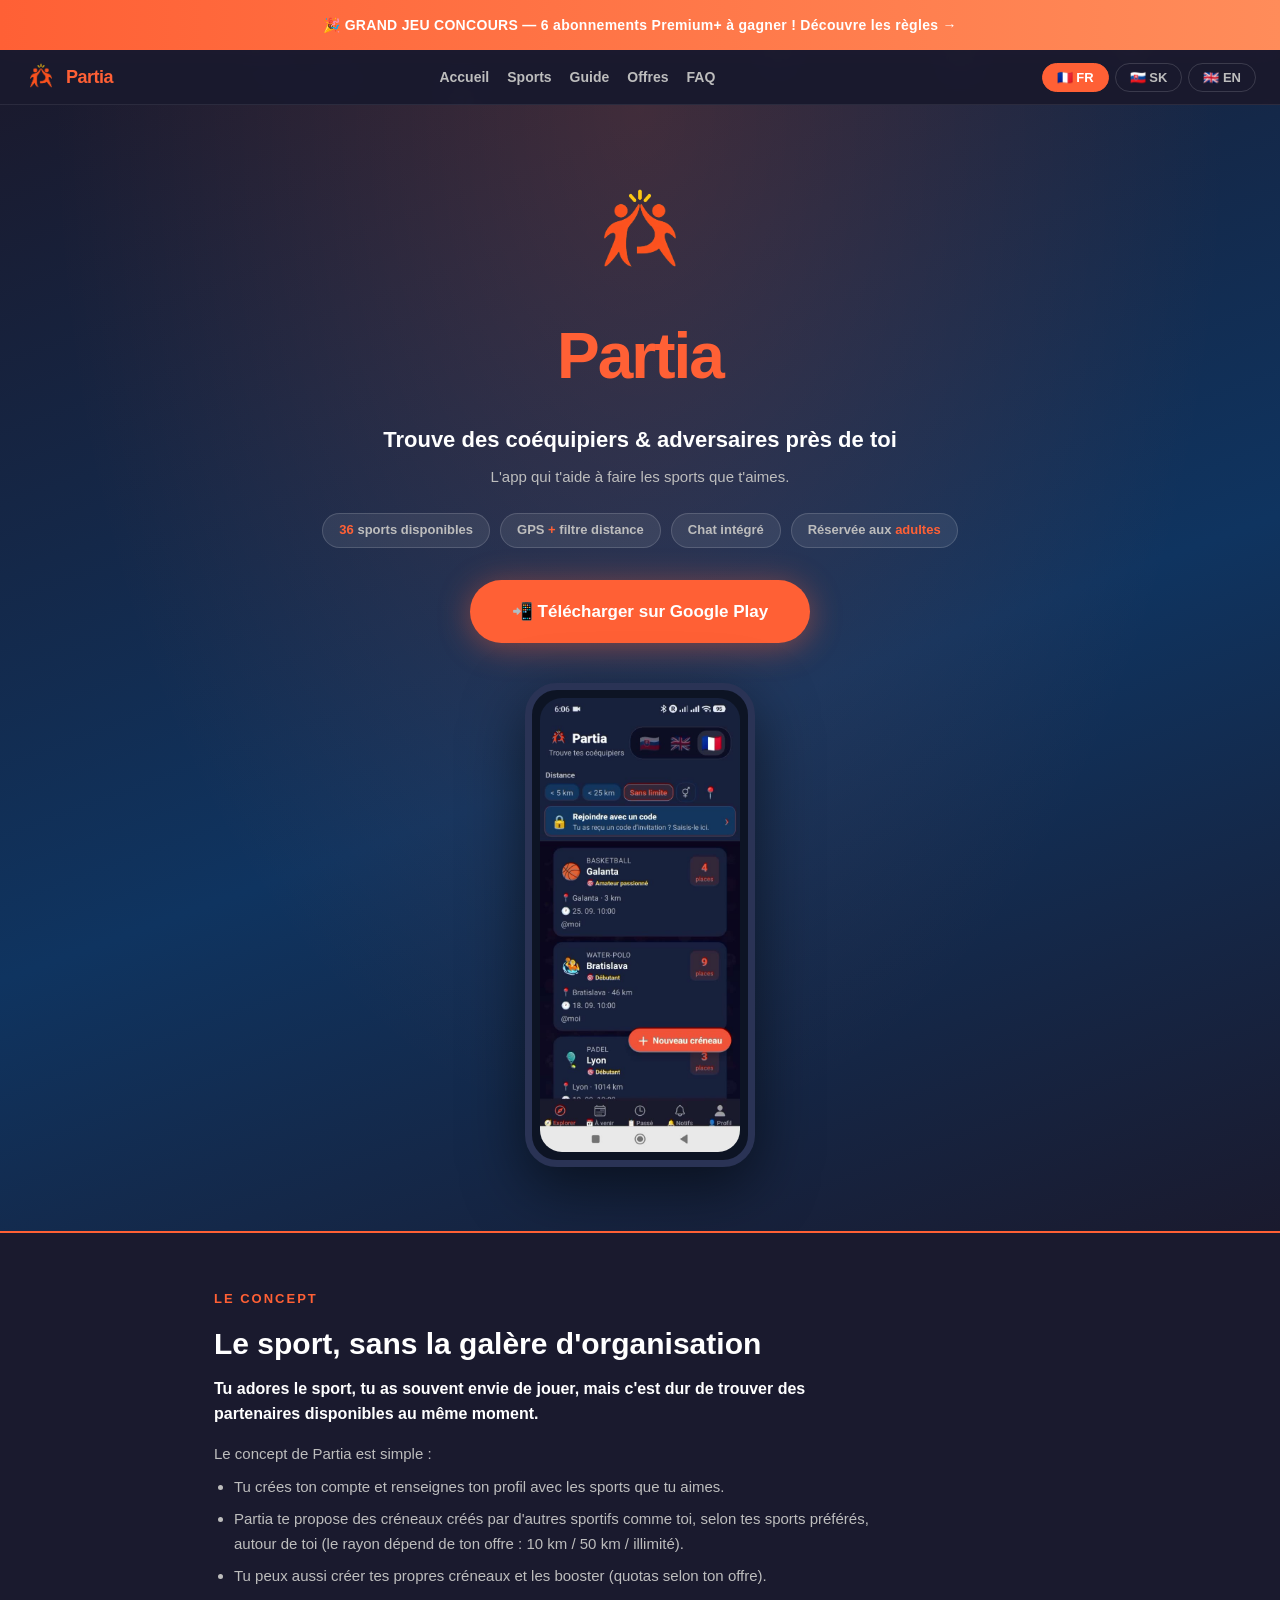
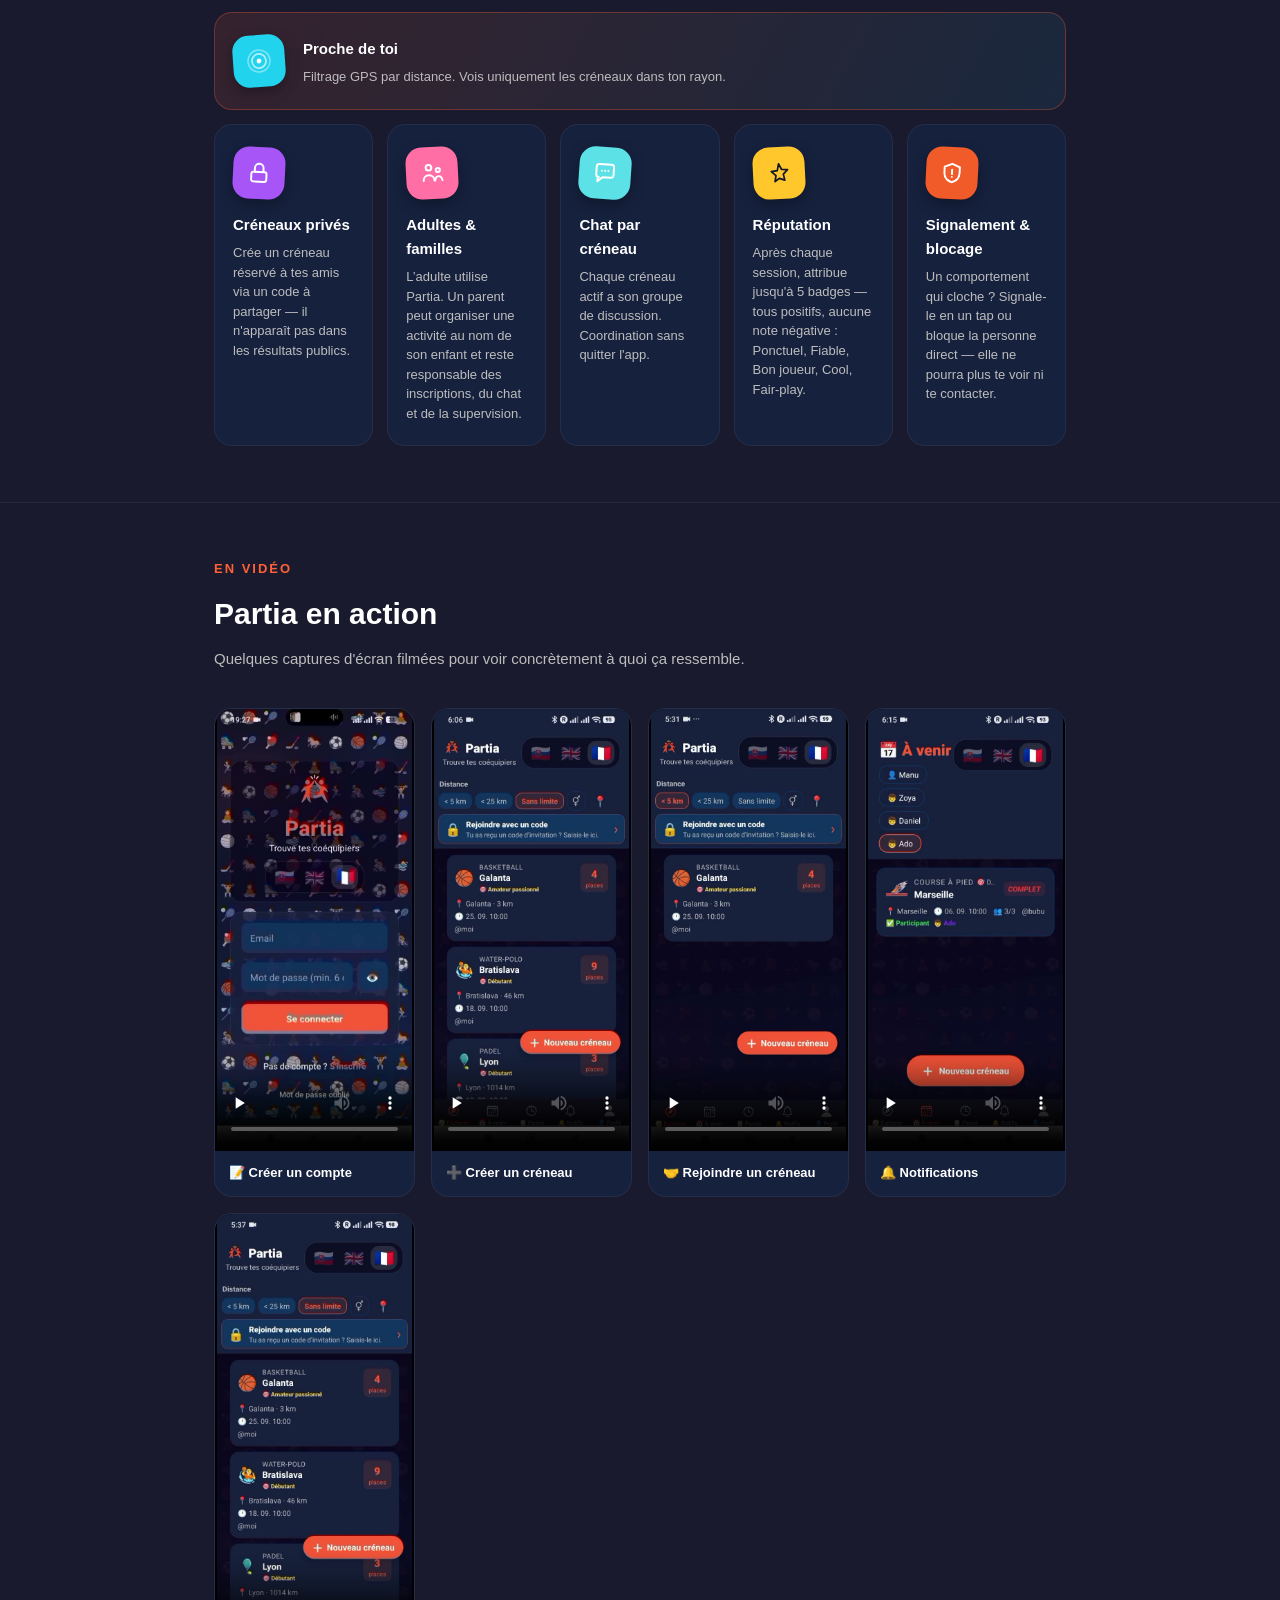
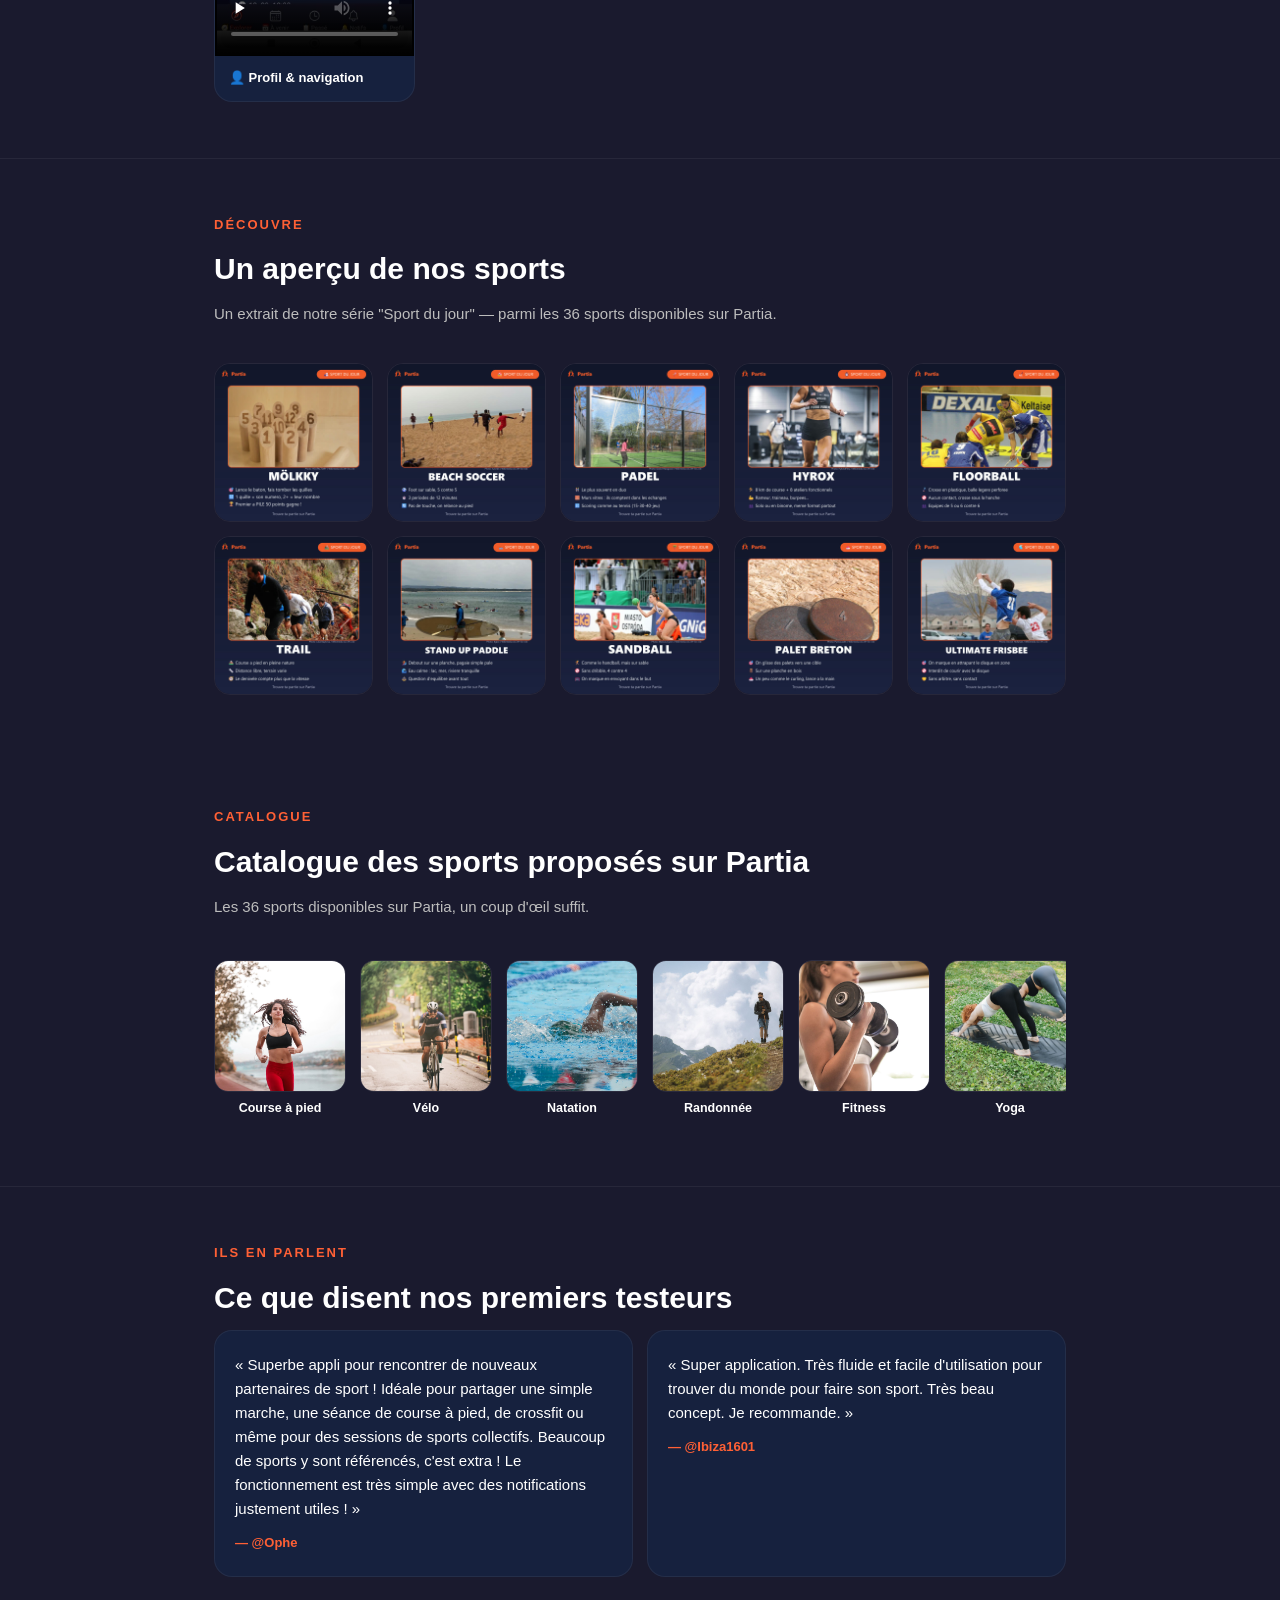
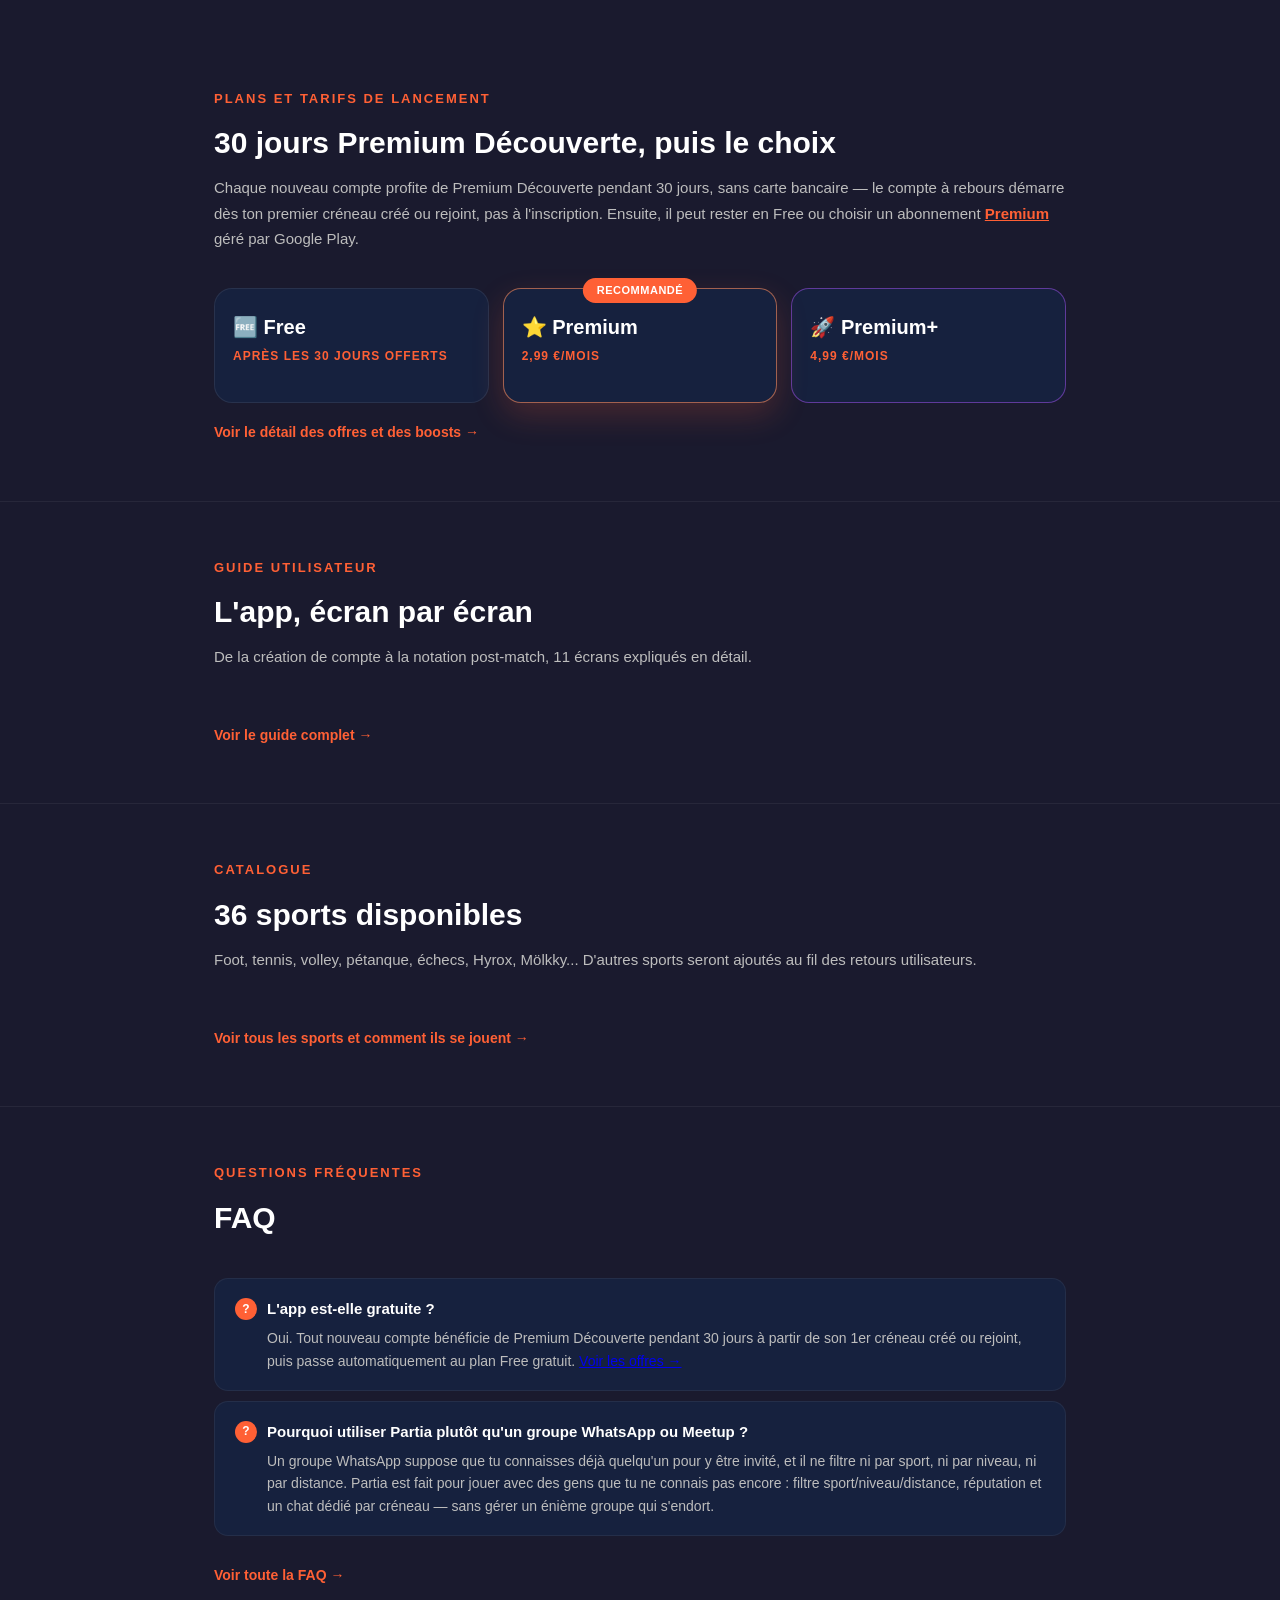
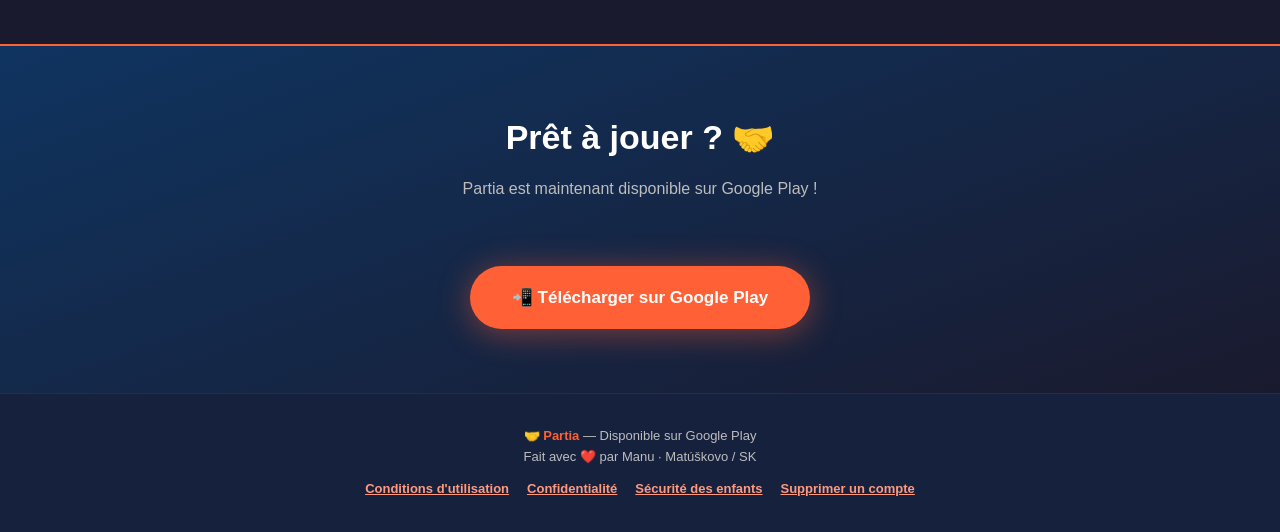
==== commit 66c1edfa: "Modernize homepage visuals: custom icon set, scroll reveal, hero phone mockup Replace emoji feature " ====
--- a/index.html
+++ b/index.html
@@ -57,6 +57,11 @@
     .hero-badge span { color: var(--primary); }
     .dl-btn { display: inline-block; background: var(--primary); color: #fff; font-size: 17px; font-weight: 900; padding: 18px 42px; border-radius: 999px; text-decoration: none; margin-top: 32px; box-shadow: 0 4px 32px rgba(255,96,53,0.45); position: relative; }
 
+    /* HERO PHONE MOCKUP */
+    .hero-phone { max-width: 230px; margin: 40px auto 0; position: relative; }
+    .hero-phone-frame { background: #0d1424; border: 7px solid #2a3355; border-radius: 32px; padding: 8px; box-shadow: 0 20px 60px rgba(0,0,0,0.55); }
+    .hero-phone-frame img { width: 100%; border-radius: 22px; display: block; }
+
     /* DEMO VIDEO */
     .demo-video { max-width: 640px; margin: 36px auto 0; position: relative; }
     .demo-video video { width: 100%; display: block; border-radius: 20px; box-shadow: 0 8px 48px rgba(0,0,0,0.5); }
@@ -76,9 +81,20 @@
     .section-sub { font-size: 15px; color: var(--gray); margin-bottom: 36px; line-height: 1.7; }
 
     /* PITCH CARDS */
-    .pitch-grid { display: grid; grid-template-columns: repeat(auto-fit, minmax(220px, 1fr)); gap: 14px; margin-top: 8px; }
+    .pitch-grid { display: grid; grid-template-columns: repeat(auto-fit, minmax(150px, 1fr)); gap: 14px; margin-top: 8px; }
     .pitch-card { background: var(--card); border-radius: 18px; padding: 22px 18px; border: 1px solid rgba(255,255,255,0.06); }
+    .pitch-card.featured { grid-column: 1 / -1; display: flex; align-items: center; gap: 18px; background: linear-gradient(120deg, rgba(255,96,53,0.12), rgba(34,211,238,0.08)); border-color: rgba(255,96,53,0.3); }
+    .pitch-card.featured .pitch-icon-badge { margin-bottom: 0; flex-shrink: 0; }
+    .pitch-card.featured .pitch-text { text-align: left; }
     .pitch-icon { font-size: 36px; margin-bottom: 12px; display: block; }
+    .pitch-icon-badge { width: 52px; height: 52px; border-radius: 16px; display: flex; align-items: center; justify-content: center; margin-bottom: 14px; color: #fff; box-shadow: 0 5px 14px rgba(0,0,0,0.3); }
+    .pib-cyan { background: #22D3EE; transform: rotate(-4deg); }
+    .pib-purple { background: #A855F7; transform: rotate(3deg); }
+    .pib-pink { background: #FF6FA5; transform: rotate(-3deg); }
+    .pib-teal { background: #5CE1E6; transform: rotate(4deg); }
+    .pib-gold { background: #FFC72C; color: #12162b; transform: rotate(-3deg); }
+    .pib-coral { background: #F15A29; transform: rotate(3deg); }
+    .pitch-icon-badge svg { width: 26px; height: 26px; }
     .pitch-name { color: #fff; font-weight: 800; font-size: 15px; margin-bottom: 6px; }
     .pitch-desc { color: var(--gray); font-size: 13px; line-height: 1.5; }
     .concept-hook { color: var(--text); font-size: 16px; font-weight: 700; margin-bottom: 14px; max-width: 640px; }
@@ -128,8 +144,9 @@
     /* FUTURE PLANS */
     .plan-grid { display: grid; grid-template-columns: repeat(auto-fit, minmax(220px, 1fr)); gap: 14px; }
     .plan-card { background: var(--card); border: 1px solid rgba(255,255,255,0.08); border-radius: 18px; padding: 22px 18px; }
-    .plan-card.premium { border-color: rgba(255,140,90,0.45); }
+    .plan-card.premium { border-color: rgba(255,140,90,0.6); position: relative; transform: scale(1.05); box-shadow: 0 12px 32px rgba(255,96,53,0.2); z-index: 1; }
     .plan-card.plus { border-color: rgba(168,85,247,0.5); }
+    .plan-badge { position: absolute; top: -11px; left: 50%; transform: translateX(-50%); background: var(--primary); color: #fff; font-size: 11px; font-weight: 800; padding: 4px 14px; border-radius: 999px; letter-spacing: 0.5px; white-space: nowrap; }
     .plan-name { font-size: 20px; font-weight: 900; color: #fff; margin-bottom: 4px; }
     .plan-kicker { color: var(--primary); font-size: 12px; font-weight: 800; text-transform: uppercase; letter-spacing: 1px; margin-bottom: 14px; }
     .plan-list { list-style: none; color: var(--gray); font-size: 14px; }
@@ -187,6 +204,12 @@
     /* SITE-WIDE SPORT EMOJI BACKGROUND — discret, visible entre les blocs opaques */
     .sport-bg { position: fixed; inset: 0; z-index: -1; overflow: hidden; pointer-events: none; }
     .sport-bg span { position: absolute; }
+
+    /* SCROLL REVEAL */
+    @media (prefers-reduced-motion: no-preference) {
+      .reveal { opacity: 0; transform: translateY(22px); transition: opacity 0.6s ease, transform 0.6s ease; }
+      .reveal.is-visible { opacity: 1; transform: translateY(0); }
+    }
   </style>
 </head>
 <body>
@@ -228,6 +251,7 @@
       <div class="hero-badge">Réservée aux <span>adultes</span></div>
     </div>
     <a class="dl-btn" href="https://play.google.com/store/apps/details?id=app.partia.mobile">📲 Télécharger sur Google Play</a>
+    <div class="hero-phone"><div class="hero-phone-frame"><img src="assets/videos/create_slot_fr_poster.jpg" alt="Aperçu de l'app Partia"></div></div>
   </div>
 
   <!-- PITCH -->
@@ -242,12 +266,12 @@
       <li>Tu peux aussi créer tes propres créneaux et les booster (quotas selon ton offre).</li>
     </ul>
     <div class="pitch-grid">
-      <div class="pitch-card"><span class="pitch-icon">📍</span><div class="pitch-name">Proche de toi</div><div class="pitch-desc">Filtrage GPS par distance. Vois uniquement les créneaux dans ton rayon.</div></div>
-      <div class="pitch-card"><span class="pitch-icon">🔒</span><div class="pitch-name">Créneaux privés</div><div class="pitch-desc">Crée un créneau réservé à tes amis via un code à partager — il n'apparaît pas dans les résultats publics.</div></div>
-      <div class="pitch-card"><span class="pitch-icon">👨‍👩‍👧‍👦</span><div class="pitch-name">Adultes &amp; familles</div><div class="pitch-desc">L’adulte utilise Partia. Un parent peut organiser une activité au nom de son enfant et reste responsable des inscriptions, du chat et de la supervision.</div></div>
-      <div class="pitch-card"><span class="pitch-icon">💬</span><div class="pitch-name">Chat par créneau</div><div class="pitch-desc">Chaque créneau actif a son groupe de discussion. Coordination sans quitter l'app.</div></div>
-      <div class="pitch-card"><span class="pitch-icon">⭐</span><div class="pitch-name">Réputation</div><div class="pitch-desc">Après chaque session, attribue jusqu'à 5 badges — tous positifs, aucune note négative : Ponctuel, Fiable, Bon joueur, Cool, Fair-play.</div></div>
-      <div class="pitch-card"><span class="pitch-icon">🛡️</span><div class="pitch-name">Signalement &amp; blocage</div><div class="pitch-desc">Un comportement qui cloche ? Signale-le en un tap ou bloque la personne direct — elle ne pourra plus te voir ni te contacter.</div></div>
+      <div class="pitch-card featured"><div class="pitch-icon-badge pib-cyan"><svg viewBox="0 0 24 24" fill="none"><circle cx="12" cy="12" r="2.2" fill="currentColor"/><circle cx="12" cy="12" r="6.5" stroke="currentColor" stroke-width="1.6" opacity="0.65"/><circle cx="12" cy="12" r="10.2" stroke="currentColor" stroke-width="1.4" opacity="0.4"/></svg></div><div class="pitch-text"><div class="pitch-name">Proche de toi</div><div class="pitch-desc">Filtrage GPS par distance. Vois uniquement les créneaux dans ton rayon.</div></div></div>
+      <div class="pitch-card"><div class="pitch-icon-badge pib-purple"><svg viewBox="0 0 24 24" fill="none" stroke="currentColor" stroke-width="1.8" stroke-linecap="round" stroke-linejoin="round"><rect x="5" y="11" width="14" height="9" rx="2"/><path d="M8 11V7.5a4 4 0 0 1 8 0V11"/></svg></div><div class="pitch-name">Créneaux privés</div><div class="pitch-desc">Crée un créneau réservé à tes amis via un code à partager — il n'apparaît pas dans les résultats publics.</div></div>
+      <div class="pitch-card"><div class="pitch-icon-badge pib-pink"><svg viewBox="0 0 24 24" fill="none" stroke="currentColor" stroke-width="1.8" stroke-linecap="round" stroke-linejoin="round"><circle cx="9" cy="7" r="2.6"/><path d="M4 19c0-3 2.2-5 5-5s5 2 5 5"/><circle cx="17.5" cy="9.5" r="1.9"/><path d="M14.7 19c.2-2.2 1.5-3.8 3.3-3.8s3 1.6 3.3 3.8"/></svg></div><div class="pitch-name">Adultes &amp; familles</div><div class="pitch-desc">L’adulte utilise Partia. Un parent peut organiser une activité au nom de son enfant et reste responsable des inscriptions, du chat et de la supervision.</div></div>
+      <div class="pitch-card"><div class="pitch-icon-badge pib-teal"><svg viewBox="0 0 24 24" fill="none" stroke="currentColor" stroke-width="1.8" stroke-linecap="round" stroke-linejoin="round"><path d="M4 6.5A2.5 2.5 0 0 1 6.5 4h11A2.5 2.5 0 0 1 20 6.5v7A2.5 2.5 0 0 1 17.5 16H10l-4.5 4v-4H6.5A2.5 2.5 0 0 1 4 13.5v-7Z"/><circle cx="9" cy="10" r="0.9" fill="currentColor" stroke="none"/><circle cx="12" cy="10" r="0.9" fill="currentColor" stroke="none"/><circle cx="15" cy="10" r="0.9" fill="currentColor" stroke="none"/></svg></div><div class="pitch-name">Chat par créneau</div><div class="pitch-desc">Chaque créneau actif a son groupe de discussion. Coordination sans quitter l'app.</div></div>
+      <div class="pitch-card"><div class="pitch-icon-badge pib-gold"><svg viewBox="0 0 24 24" fill="none" stroke="currentColor" stroke-width="1.6" stroke-linejoin="round"><path d="M12 3.5l2.47 5.18 5.53.68-4.06 3.87 1.08 5.6L12 16.9l-4.02 2.93 1.08-5.6-4.06-3.87 5.53-.68L12 3.5Z"/></svg></div><div class="pitch-name">Réputation</div><div class="pitch-desc">Après chaque session, attribue jusqu'à 5 badges — tous positifs, aucune note négative : Ponctuel, Fiable, Bon joueur, Cool, Fair-play.</div></div>
+      <div class="pitch-card"><div class="pitch-icon-badge pib-coral"><svg viewBox="0 0 24 24" fill="none" stroke="currentColor" stroke-width="1.8" stroke-linecap="round" stroke-linejoin="round"><path d="M12 3.5l7 3v5.2c0 4.4-3 7.6-7 8.8-4-1.2-7-4.4-7-8.8V6.5l7-3Z"/><path d="M12 9v4"/><circle cx="12" cy="15.6" r="0.9" fill="currentColor" stroke="none"/></svg></div><div class="pitch-name">Signalement &amp; blocage</div><div class="pitch-desc">Un comportement qui cloche ? Signale-le en un tap ou bloque la personne direct — elle ne pourra plus te voir ni te contacter.</div></div>
     </div>
   </div>
 
@@ -350,7 +374,7 @@
     <p class="section-sub">Chaque nouveau compte profite de Premium Découverte pendant 30 jours, sans carte bancaire — le compte à rebours démarre dès ton premier créneau créé ou rejoint, pas à l'inscription. Ensuite, il peut rester en Free ou choisir un abonnement <a href="offres.html?lang=fr#premium-fr" style="color:var(--primary);font-weight:700;">Premium</a> géré par Google Play.</p>
     <div class="plan-grid">
       <div class="plan-card"><div class="plan-name">🆓 Free</div><div class="plan-kicker">Après les 30 jours offerts</div></div>
-      <div class="plan-card premium"><div class="plan-name">⭐ Premium</div><div class="plan-kicker">2,99 €/mois</div></div>
+      <div class="plan-card premium"><div class="plan-badge">RECOMMANDÉ</div><div class="plan-name">⭐ Premium</div><div class="plan-kicker">2,99 €/mois</div></div>
       <div class="plan-card plus"><div class="plan-name">🚀 Premium+</div><div class="plan-kicker">4,99 €/mois</div></div>
     </div>
     <a class="teaser-link" href="offres.html?lang=fr">Voir le détail des offres et des boosts →</a>
@@ -423,6 +447,7 @@
       <div class="hero-badge">Len pre <span>dospelých</span></div>
     </div>
     <a class="dl-btn" href="https://play.google.com/store/apps/details?id=app.partia.mobile">📲 Stiahnuť na Google Play</a>
+    <div class="hero-phone"><div class="hero-phone-frame"><img src="assets/videos/create_slot_sk_poster.jpg" alt="Ukážka appky Partia"></div></div>
   </div>
 
   <div class="section">
@@ -436,12 +461,12 @@
       <li>Môžeš si tiež vytvárať vlastné termíny a boostovať ich (kvóty podľa ponuky).</li>
     </ul>
     <div class="pitch-grid">
-      <div class="pitch-card"><span class="pitch-icon">📍</span><div class="pitch-name">Blízko teba</div><div class="pitch-desc">GPS filtrovanie podľa vzdialenosti. Vidíš len termíny vo svojom okruhu.</div></div>
-      <div class="pitch-card"><span class="pitch-icon">🔒</span><div class="pitch-name">Súkromné termíny</div><div class="pitch-desc">Vytvor termín len pre tvojich kamarátov cez kód na zdieľanie — nezobrazí sa vo verejných výsledkoch.</div></div>
-      <div class="pitch-card"><span class="pitch-icon">👨‍👩‍👧‍👦</span><div class="pitch-name">Dospelí a rodiny</div><div class="pitch-desc">Partiu používa dospelý. Rodič môže organizovať aktivitu v mene dieťaťa a zodpovedá za prihlásenie, chat aj dohľad.</div></div>
-      <div class="pitch-card"><span class="pitch-icon">💬</span><div class="pitch-name">Chat na termín</div><div class="pitch-desc">Každý aktívny termín má vlastnú skupinu. Koordinácia bez opustenia appky.</div></div>
-      <div class="pitch-card"><span class="pitch-icon">⭐</span><div class="pitch-name">Reputácia</div><div class="pitch-desc">Po každej session udeľ až 5 odznakov — všetky pozitívne, žiadne záporné hodnotenie: Dochvíľny, Spoľahlivý, Dobrý hráč, Cool, Fair play.</div></div>
-      <div class="pitch-card"><span class="pitch-icon">🛡️</span><div class="pitch-name">Nahlásenie a blokovanie</div><div class="pitch-desc">Niečo ti nesedí? Nahlás to na jeden ťuk alebo rovno zablokuj danú osobu — už ťa nebude vidieť ani kontaktovať.</div></div>
+      <div class="pitch-card featured"><div class="pitch-icon-badge pib-cyan"><svg viewBox="0 0 24 24" fill="none"><circle cx="12" cy="12" r="2.2" fill="currentColor"/><circle cx="12" cy="12" r="6.5" stroke="currentColor" stroke-width="1.6" opacity="0.65"/><circle cx="12" cy="12" r="10.2" stroke="currentColor" stroke-width="1.4" opacity="0.4"/></svg></div><div class="pitch-text"><div class="pitch-name">Blízko teba</div><div class="pitch-desc">GPS filtrovanie podľa vzdialenosti. Vidíš len termíny vo svojom okruhu.</div></div></div>
+      <div class="pitch-card"><div class="pitch-icon-badge pib-purple"><svg viewBox="0 0 24 24" fill="none" stroke="currentColor" stroke-width="1.8" stroke-linecap="round" stroke-linejoin="round"><rect x="5" y="11" width="14" height="9" rx="2"/><path d="M8 11V7.5a4 4 0 0 1 8 0V11"/></svg></div><div class="pitch-name">Súkromné termíny</div><div class="pitch-desc">Vytvor termín len pre tvojich kamarátov cez kód na zdieľanie — nezobrazí sa vo verejných výsledkoch.</div></div>
+      <div class="pitch-card"><div class="pitch-icon-badge pib-pink"><svg viewBox="0 0 24 24" fill="none" stroke="currentColor" stroke-width="1.8" stroke-linecap="round" stroke-linejoin="round"><circle cx="9" cy="7" r="2.6"/><path d="M4 19c0-3 2.2-5 5-5s5 2 5 5"/><circle cx="17.5" cy="9.5" r="1.9"/><path d="M14.7 19c.2-2.2 1.5-3.8 3.3-3.8s3 1.6 3.3 3.8"/></svg></div><div class="pitch-name">Dospelí a rodiny</div><div class="pitch-desc">Partiu používa dospelý. Rodič môže organizovať aktivitu v mene dieťaťa a zodpovedá za prihlásenie, chat aj dohľad.</div></div>
+      <div class="pitch-card"><div class="pitch-icon-badge pib-teal"><svg viewBox="0 0 24 24" fill="none" stroke="currentColor" stroke-width="1.8" stroke-linecap="round" stroke-linejoin="round"><path d="M4 6.5A2.5 2.5 0 0 1 6.5 4h11A2.5 2.5 0 0 1 20 6.5v7A2.5 2.5 0 0 1 17.5 16H10l-4.5 4v-4H6.5A2.5 2.5 0 0 1 4 13.5v-7Z"/><circle cx="9" cy="10" r="0.9" fill="currentColor" stroke="none"/><circle cx="12" cy="10" r="0.9" fill="currentColor" stroke="none"/><circle cx="15" cy="10" r="0.9" fill="currentColor" stroke="none"/></svg></div><div class="pitch-name">Chat na termín</div><div class="pitch-desc">Každý aktívny termín má vlastnú skupinu. Koordinácia bez opustenia appky.</div></div>
+      <div class="pitch-card"><div class="pitch-icon-badge pib-gold"><svg viewBox="0 0 24 24" fill="none" stroke="currentColor" stroke-width="1.6" stroke-linejoin="round"><path d="M12 3.5l2.47 5.18 5.53.68-4.06 3.87 1.08 5.6L12 16.9l-4.02 2.93 1.08-5.6-4.06-3.87 5.53-.68L12 3.5Z"/></svg></div><div class="pitch-name">Reputácia</div><div class="pitch-desc">Po každej session udeľ až 5 odznakov — všetky pozitívne, žiadne záporné hodnotenie: Dochvíľny, Spoľahlivý, Dobrý hráč, Cool, Fair play.</div></div>
+      <div class="pitch-card"><div class="pitch-icon-badge pib-coral"><svg viewBox="0 0 24 24" fill="none" stroke="currentColor" stroke-width="1.8" stroke-linecap="round" stroke-linejoin="round"><path d="M12 3.5l7 3v5.2c0 4.4-3 7.6-7 8.8-4-1.2-7-4.4-7-8.8V6.5l7-3Z"/><path d="M12 9v4"/><circle cx="12" cy="15.6" r="0.9" fill="currentColor" stroke="none"/></svg></div><div class="pitch-name">Nahlásenie a blokovanie</div><div class="pitch-desc">Niečo ti nesedí? Nahlás to na jeden ťuk alebo rovno zablokuj danú osobu — už ťa nebude vidieť ani kontaktovať.</div></div>
     </div>
   </div>
 
@@ -544,7 +569,7 @@
     <p class="section-sub">Každý nový účet získa Premium na vyskúšanie na 30 dní bez platobnej karty — odpočítavanie sa spustí až po vytvorení alebo pripojení k tvojmu prvému termínu, nie pri registrácii. Potom môže zostať na Free alebo si zvoliť predplatné <a href="offres.html?lang=sk#premium-sk" style="color:var(--primary);font-weight:700;">Premium</a> spravované cez Google Play.</p>
     <div class="plan-grid">
       <div class="plan-card"><div class="plan-name">🆓 Free</div><div class="plan-kicker">Po 30 bezplatných dňoch</div></div>
-      <div class="plan-card premium"><div class="plan-name">⭐ Premium</div><div class="plan-kicker">2,99 €/mesiac</div></div>
+      <div class="plan-card premium"><div class="plan-badge">ODPORÚČANÉ</div><div class="plan-name">⭐ Premium</div><div class="plan-kicker">2,99 €/mesiac</div></div>
       <div class="plan-card plus"><div class="plan-name">🚀 Premium+</div><div class="plan-kicker">4,99 €/mesiac</div></div>
     </div>
     <a class="teaser-link" href="offres.html?lang=sk">Pozri si podrobnosti ponúk a boostov →</a>
@@ -613,6 +638,7 @@
       <div class="hero-badge"><span>Adults</span> only</div>
     </div>
     <a class="dl-btn" href="https://play.google.com/store/apps/details?id=app.partia.mobile">📲 Download on Google Play</a>
+    <div class="hero-phone"><div class="hero-phone-frame"><img src="assets/videos/create_slot_en_poster.jpg" alt="Partia app preview"></div></div>
   </div>
 
   <div class="section">
@@ -626,12 +652,12 @@
       <li>You can also create your own slots and boost them (quotas depend on your plan).</li>
     </ul>
     <div class="pitch-grid">
-      <div class="pitch-card"><span class="pitch-icon">📍</span><div class="pitch-name">Near you</div><div class="pitch-desc">GPS-based distance filtering. See only slots within your chosen radius.</div></div>
-      <div class="pitch-card"><span class="pitch-icon">🔒</span><div class="pitch-name">Private slots</div><div class="pitch-desc">Create a slot just for your friends with a shareable code — it won't appear in public results.</div></div>
-      <div class="pitch-card"><span class="pitch-icon">👨‍👩‍👧‍👦</span><div class="pitch-name">Adults &amp; families</div><div class="pitch-desc">The adult uses Partia. A parent may organize an activity on behalf of a child and remains responsible for registration, chat and supervision.</div></div>
-      <div class="pitch-card"><span class="pitch-icon">💬</span><div class="pitch-name">Chat per slot</div><div class="pitch-desc">Every active slot has its own group chat. Coordinate without leaving the app.</div></div>
-      <div class="pitch-card"><span class="pitch-icon">⭐</span><div class="pitch-name">Reputation</div><div class="pitch-desc">After each session, award up to 5 badges — all positive, no negative ratings: Punctual, Reliable, Good player, Cool, Fair play.</div></div>
-      <div class="pitch-card"><span class="pitch-icon">🛡️</span><div class="pitch-name">Reporting &amp; blocking</div><div class="pitch-desc">Something feels off? Report it in one tap or block the person directly — they won't be able to see or contact you anymore.</div></div>
+      <div class="pitch-card featured"><div class="pitch-icon-badge pib-cyan"><svg viewBox="0 0 24 24" fill="none"><circle cx="12" cy="12" r="2.2" fill="currentColor"/><circle cx="12" cy="12" r="6.5" stroke="currentColor" stroke-width="1.6" opacity="0.65"/><circle cx="12" cy="12" r="10.2" stroke="currentColor" stroke-width="1.4" opacity="0.4"/></svg></div><div class="pitch-text"><div class="pitch-name">Near you</div><div class="pitch-desc">GPS-based distance filtering. See only slots within your chosen radius.</div></div></div>
+      <div class="pitch-card"><div class="pitch-icon-badge pib-purple"><svg viewBox="0 0 24 24" fill="none" stroke="currentColor" stroke-width="1.8" stroke-linecap="round" stroke-linejoin="round"><rect x="5" y="11" width="14" height="9" rx="2"/><path d="M8 11V7.5a4 4 0 0 1 8 0V11"/></svg></div><div class="pitch-name">Private slots</div><div class="pitch-desc">Create a slot just for your friends with a shareable code — it won't appear in public results.</div></div>
+      <div class="pitch-card"><div class="pitch-icon-badge pib-pink"><svg viewBox="0 0 24 24" fill="none" stroke="currentColor" stroke-width="1.8" stroke-linecap="round" stroke-linejoin="round"><circle cx="9" cy="7" r="2.6"/><path d="M4 19c0-3 2.2-5 5-5s5 2 5 5"/><circle cx="17.5" cy="9.5" r="1.9"/><path d="M14.7 19c.2-2.2 1.5-3.8 3.3-3.8s3 1.6 3.3 3.8"/></svg></div><div class="pitch-name">Adults &amp; families</div><div class="pitch-desc">The adult uses Partia. A parent may organize an activity on behalf of a child and remains responsible for registration, chat and supervision.</div></div>
+      <div class="pitch-card"><div class="pitch-icon-badge pib-teal"><svg viewBox="0 0 24 24" fill="none" stroke="currentColor" stroke-width="1.8" stroke-linecap="round" stroke-linejoin="round"><path d="M4 6.5A2.5 2.5 0 0 1 6.5 4h11A2.5 2.5 0 0 1 20 6.5v7A2.5 2.5 0 0 1 17.5 16H10l-4.5 4v-4H6.5A2.5 2.5 0 0 1 4 13.5v-7Z"/><circle cx="9" cy="10" r="0.9" fill="currentColor" stroke="none"/><circle cx="12" cy="10" r="0.9" fill="currentColor" stroke="none"/><circle cx="15" cy="10" r="0.9" fill="currentColor" stroke="none"/></svg></div><div class="pitch-name">Chat per slot</div><div class="pitch-desc">Every active slot has its own group chat. Coordinate without leaving the app.</div></div>
+      <div class="pitch-card"><div class="pitch-icon-badge pib-gold"><svg viewBox="0 0 24 24" fill="none" stroke="currentColor" stroke-width="1.6" stroke-linejoin="round"><path d="M12 3.5l2.47 5.18 5.53.68-4.06 3.87 1.08 5.6L12 16.9l-4.02 2.93 1.08-5.6-4.06-3.87 5.53-.68L12 3.5Z"/></svg></div><div class="pitch-name">Reputation</div><div class="pitch-desc">After each session, award up to 5 badges — all positive, no negative ratings: Punctual, Reliable, Good player, Cool, Fair play.</div></div>
+      <div class="pitch-card"><div class="pitch-icon-badge pib-coral"><svg viewBox="0 0 24 24" fill="none" stroke="currentColor" stroke-width="1.8" stroke-linecap="round" stroke-linejoin="round"><path d="M12 3.5l7 3v5.2c0 4.4-3 7.6-7 8.8-4-1.2-7-4.4-7-8.8V6.5l7-3Z"/><path d="M12 9v4"/><circle cx="12" cy="15.6" r="0.9" fill="currentColor" stroke="none"/></svg></div><div class="pitch-name">Reporting &amp; blocking</div><div class="pitch-desc">Something feels off? Report it in one tap or block the person directly — they won't be able to see or contact you anymore.</div></div>
     </div>
   </div>
 
@@ -734,7 +760,7 @@
     <p class="section-sub">Every new account gets Premium Discovery for 30 days with no payment card — the countdown only starts once you create or join your first slot, not at signup. It can then stay on Free or choose a <a href="offres.html?lang=en#premium-en" style="color:var(--primary);font-weight:700;">Premium</a> subscription managed by Google Play.</p>
     <div class="plan-grid">
       <div class="plan-card"><div class="plan-name">🆓 Free</div><div class="plan-kicker">After the 30 free days</div></div>
-      <div class="plan-card premium"><div class="plan-name">⭐ Premium</div><div class="plan-kicker">€2.99/month</div></div>
+      <div class="plan-card premium"><div class="plan-badge">RECOMMENDED</div><div class="plan-name">⭐ Premium</div><div class="plan-kicker">€2.99/month</div></div>
       <div class="plan-card plus"><div class="plan-name">🚀 Premium+</div><div class="plan-kicker">€4.99/month</div></div>
     </div>
     <a class="teaser-link" href="offres.html?lang=en">See full plan and boost details →</a>
@@ -983,6 +1009,23 @@
     var requested = new URLSearchParams(window.location.search).get('lang');
     setLang(['fr', 'sk', 'en'].indexOf(requested) >= 0 ? requested : 'fr');
   });
+
+  // SCROLL REVEAL
+  if (!(window.matchMedia && window.matchMedia('(prefers-reduced-motion: reduce)').matches)) {
+    document.addEventListener('DOMContentLoaded', function () {
+      var targets = document.querySelectorAll('.pitch-card, .testimonial-card, .plan-card, .video-card, .faq-item, .sportday-card, .section-h2, .section-sub');
+      targets.forEach(function (el) { el.classList.add('reveal'); });
+      var io = new IntersectionObserver(function (entries) {
+        entries.forEach(function (entry) {
+          if (entry.isIntersecting) {
+            entry.target.classList.add('is-visible');
+            io.unobserve(entry.target);
+          }
+        });
+      }, { threshold: 0.12, rootMargin: '0px 0px -40px 0px' });
+      targets.forEach(function (el) { io.observe(el); });
+    });
+  }
 </script>
 
 </body>
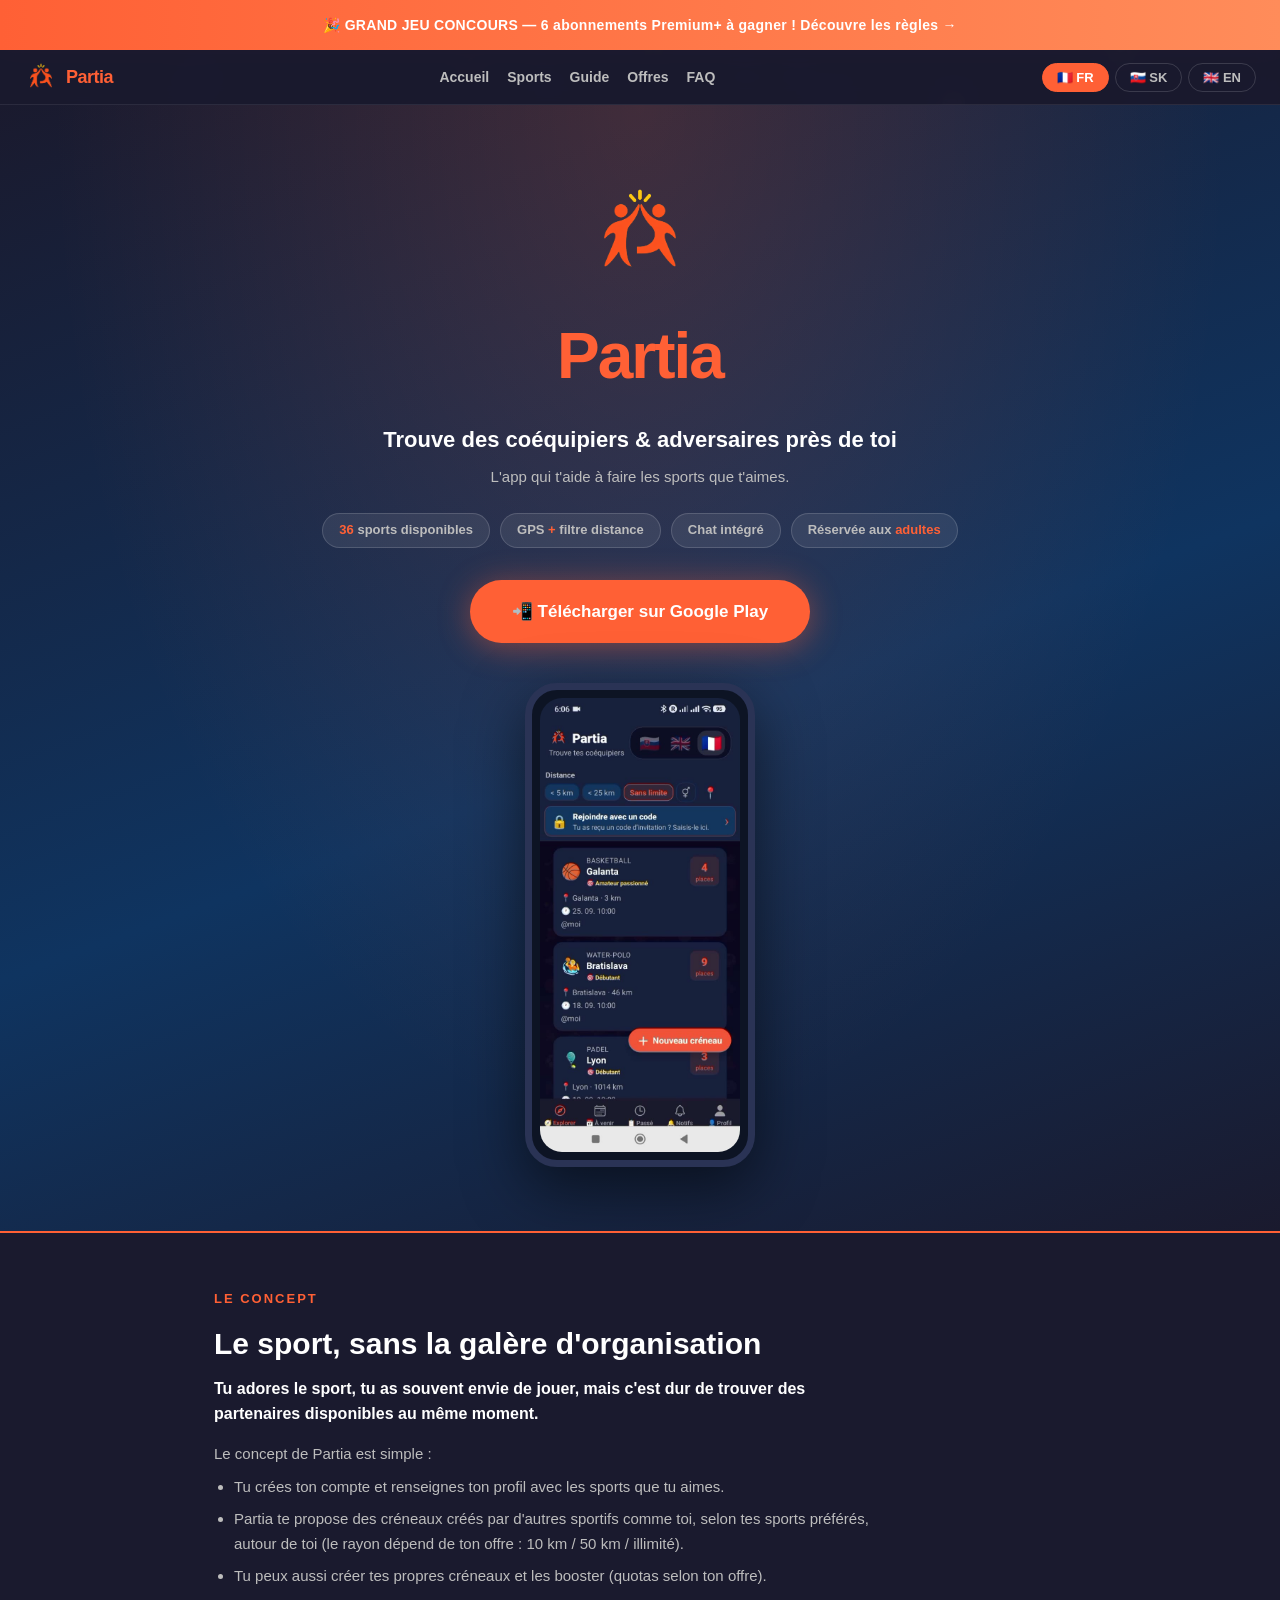
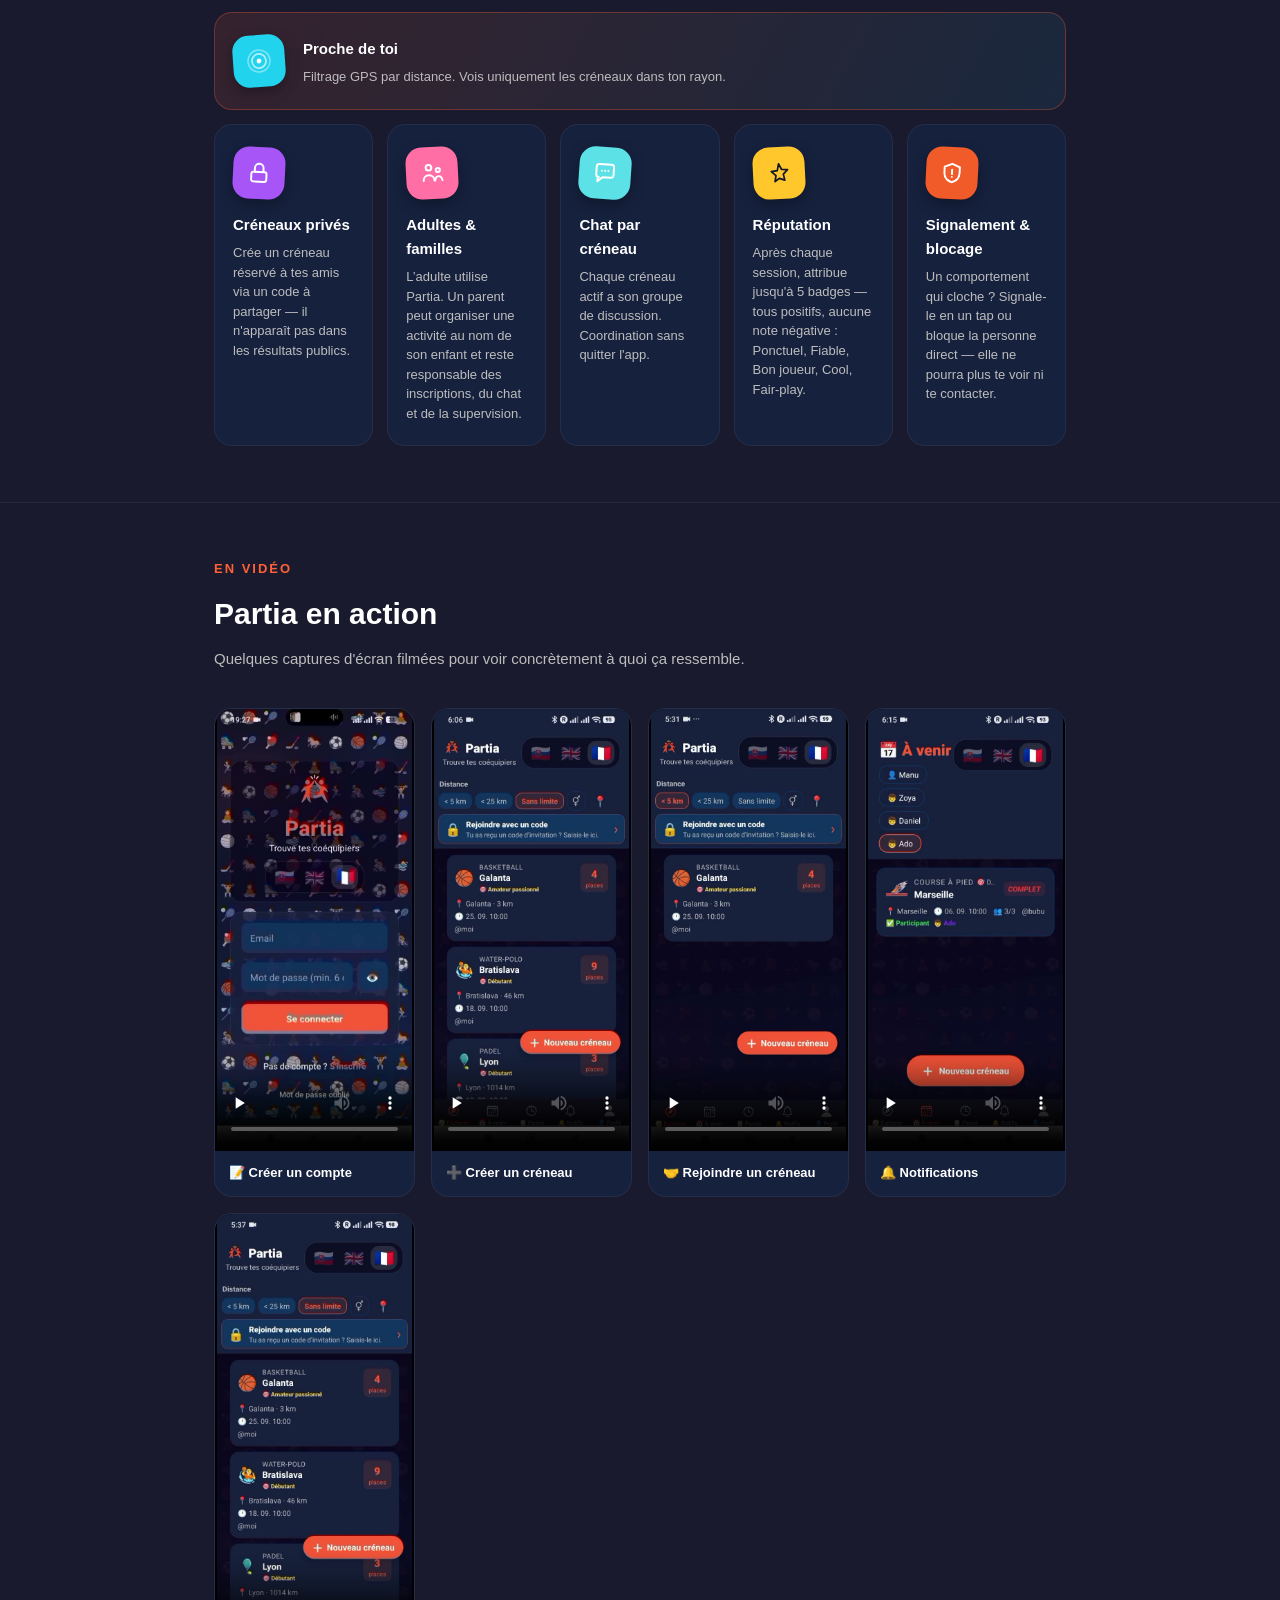
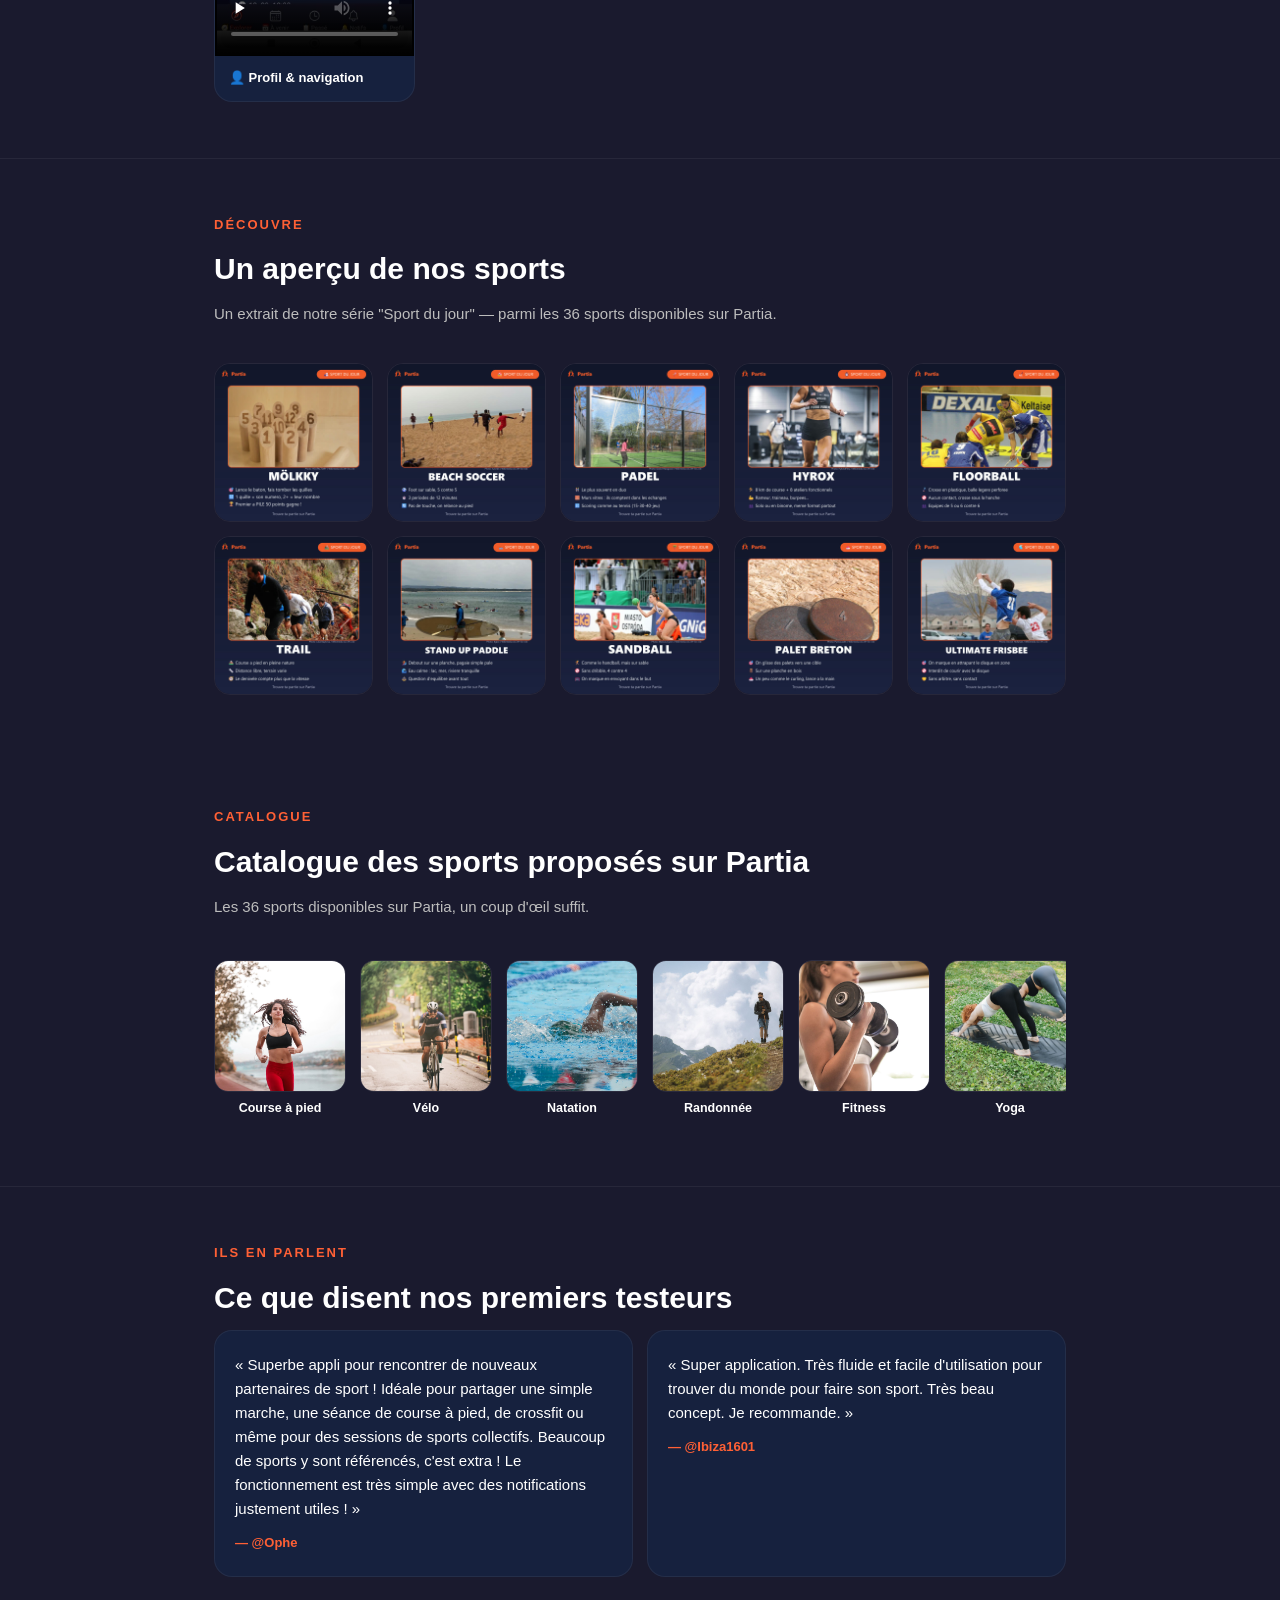
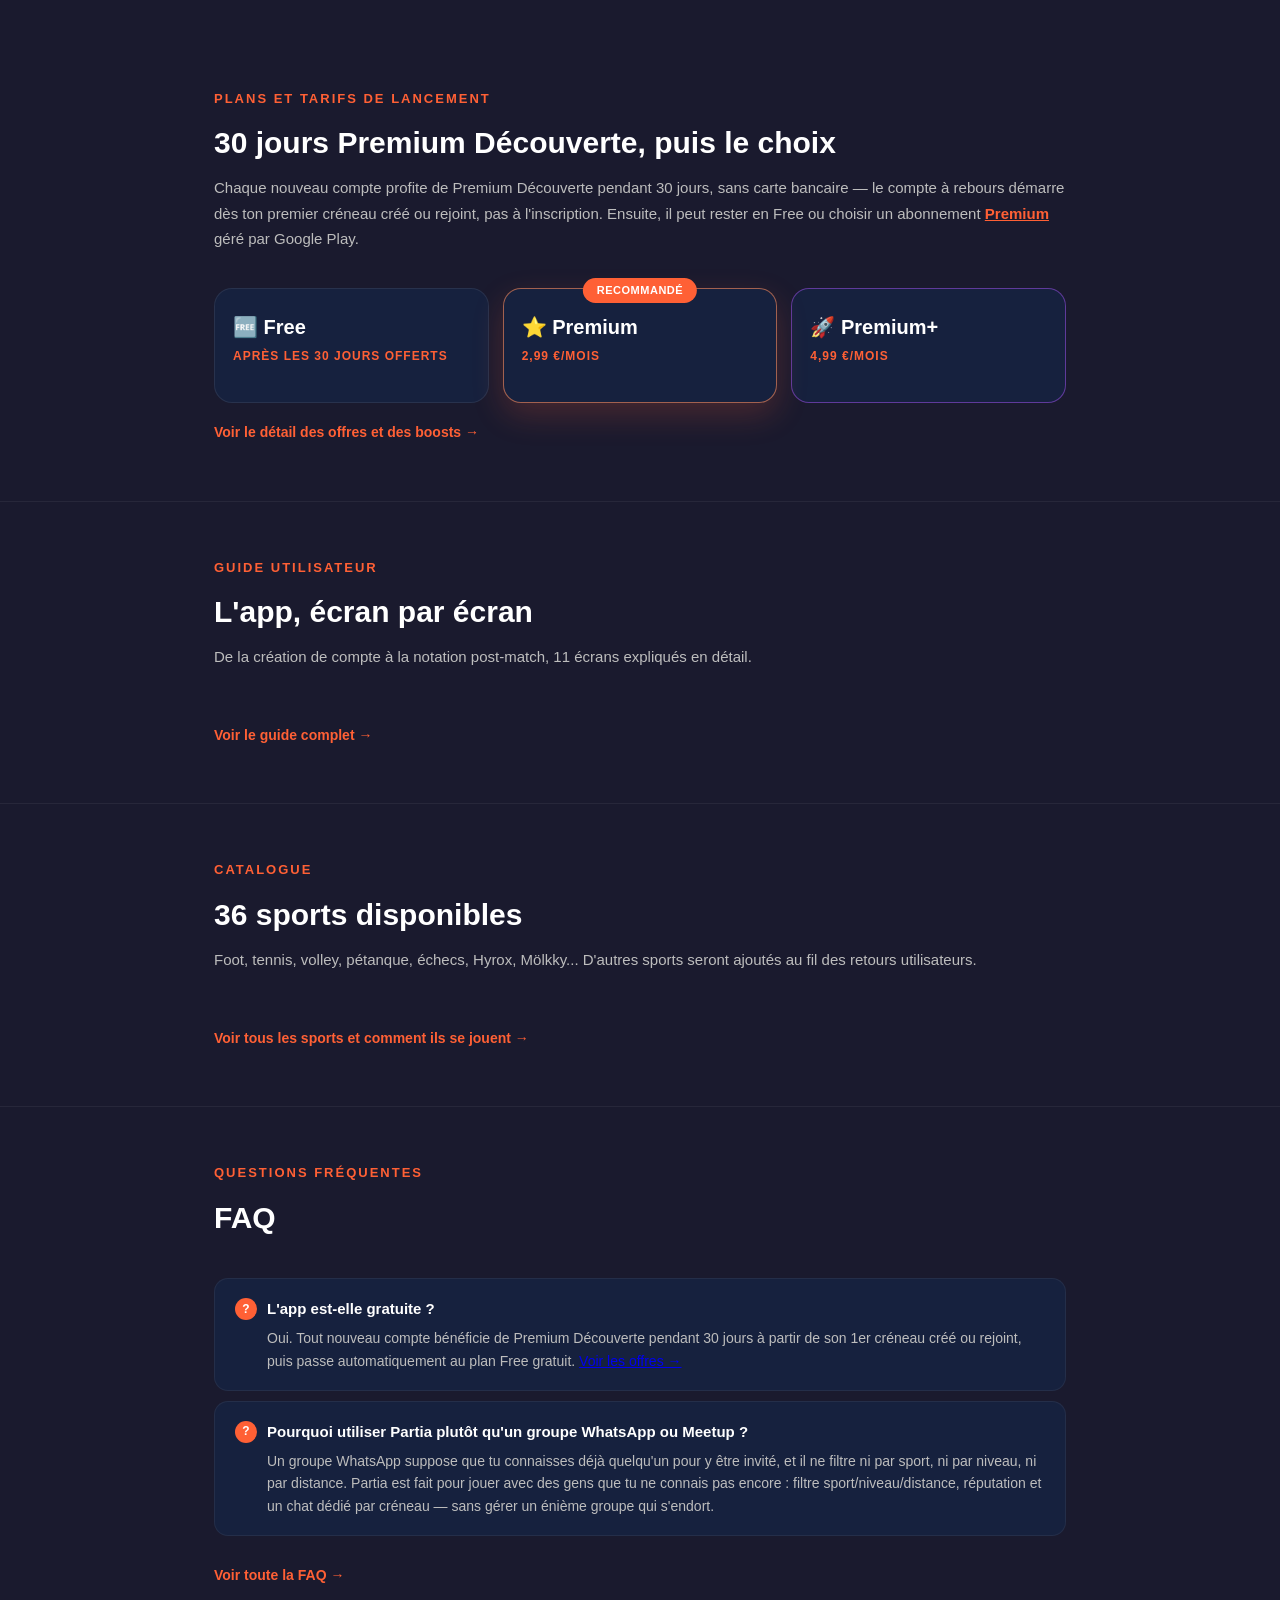
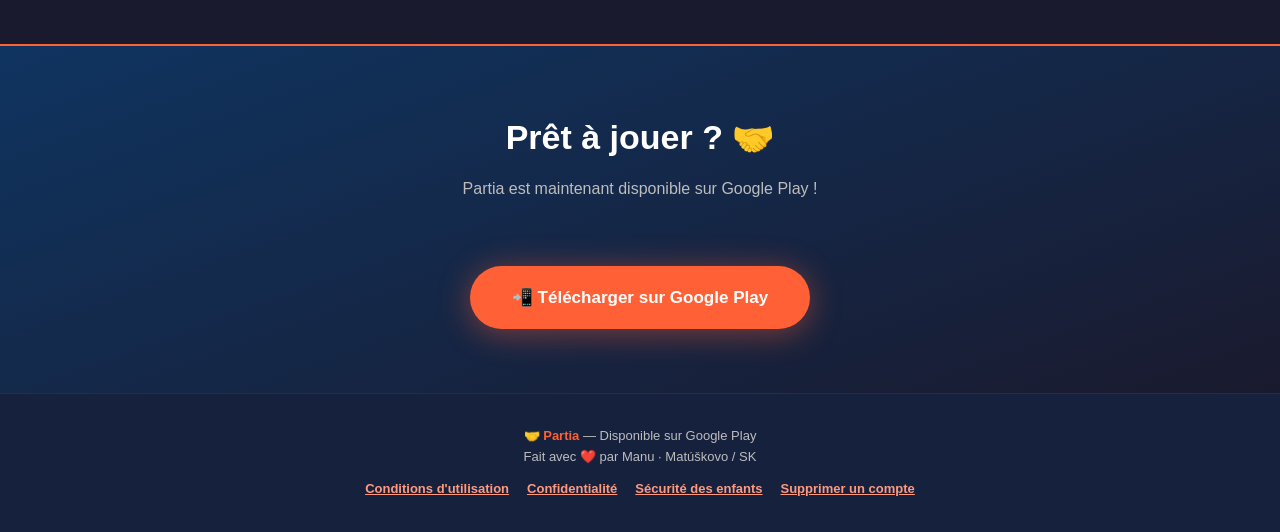
==== commit f4474aaa: "Modernize contest page and fix flashing top banner Redesign concours.html zone cards with real flag " ====
--- a/index.html
+++ b/index.html
@@ -109,10 +109,9 @@
 
     /* LAUNCH BANNER */
     /* CONTEST BAR — full-width, animated, first thing visible on load */
-    .contest-bar { display: block; width: 100%; text-align: center; padding: 14px 20px; background: linear-gradient(90deg, #FF6035, #FF8C5A, #FF6035); background-size: 200% 100%; color: #fff; font-weight: 900; font-size: 14px; text-decoration: none; letter-spacing: 0.3px; box-shadow: 0 2px 20px rgba(255,96,53,0.5); position: relative; z-index: 50; animation: contestShine 3s linear infinite, contestBlink 1s linear infinite; }
+    .contest-bar { display: block; width: 100%; text-align: center; padding: 14px 20px; background: linear-gradient(90deg, #FF6035, #FF8C5A, #FF6035); background-size: 200% 100%; color: #fff; font-weight: 900; font-size: 14px; text-decoration: none; letter-spacing: 0.3px; box-shadow: 0 2px 20px rgba(255,96,53,0.5); position: relative; z-index: 50; animation: contestShine 4s linear infinite; }
     .contest-bar:hover { filter: brightness(1.08); }
     @keyframes contestShine { 0% { background-position: 0% 50%; } 100% { background-position: 200% 50%; } }
-    @keyframes contestBlink { 0%, 49% { opacity: 1; } 50%, 100% { opacity: 0.45; } }
     @media (max-width: 480px) { .contest-bar { font-size: 12.5px; padding: 12px 14px; } }
 
     /* SPORT DU JOUR GALLERY */
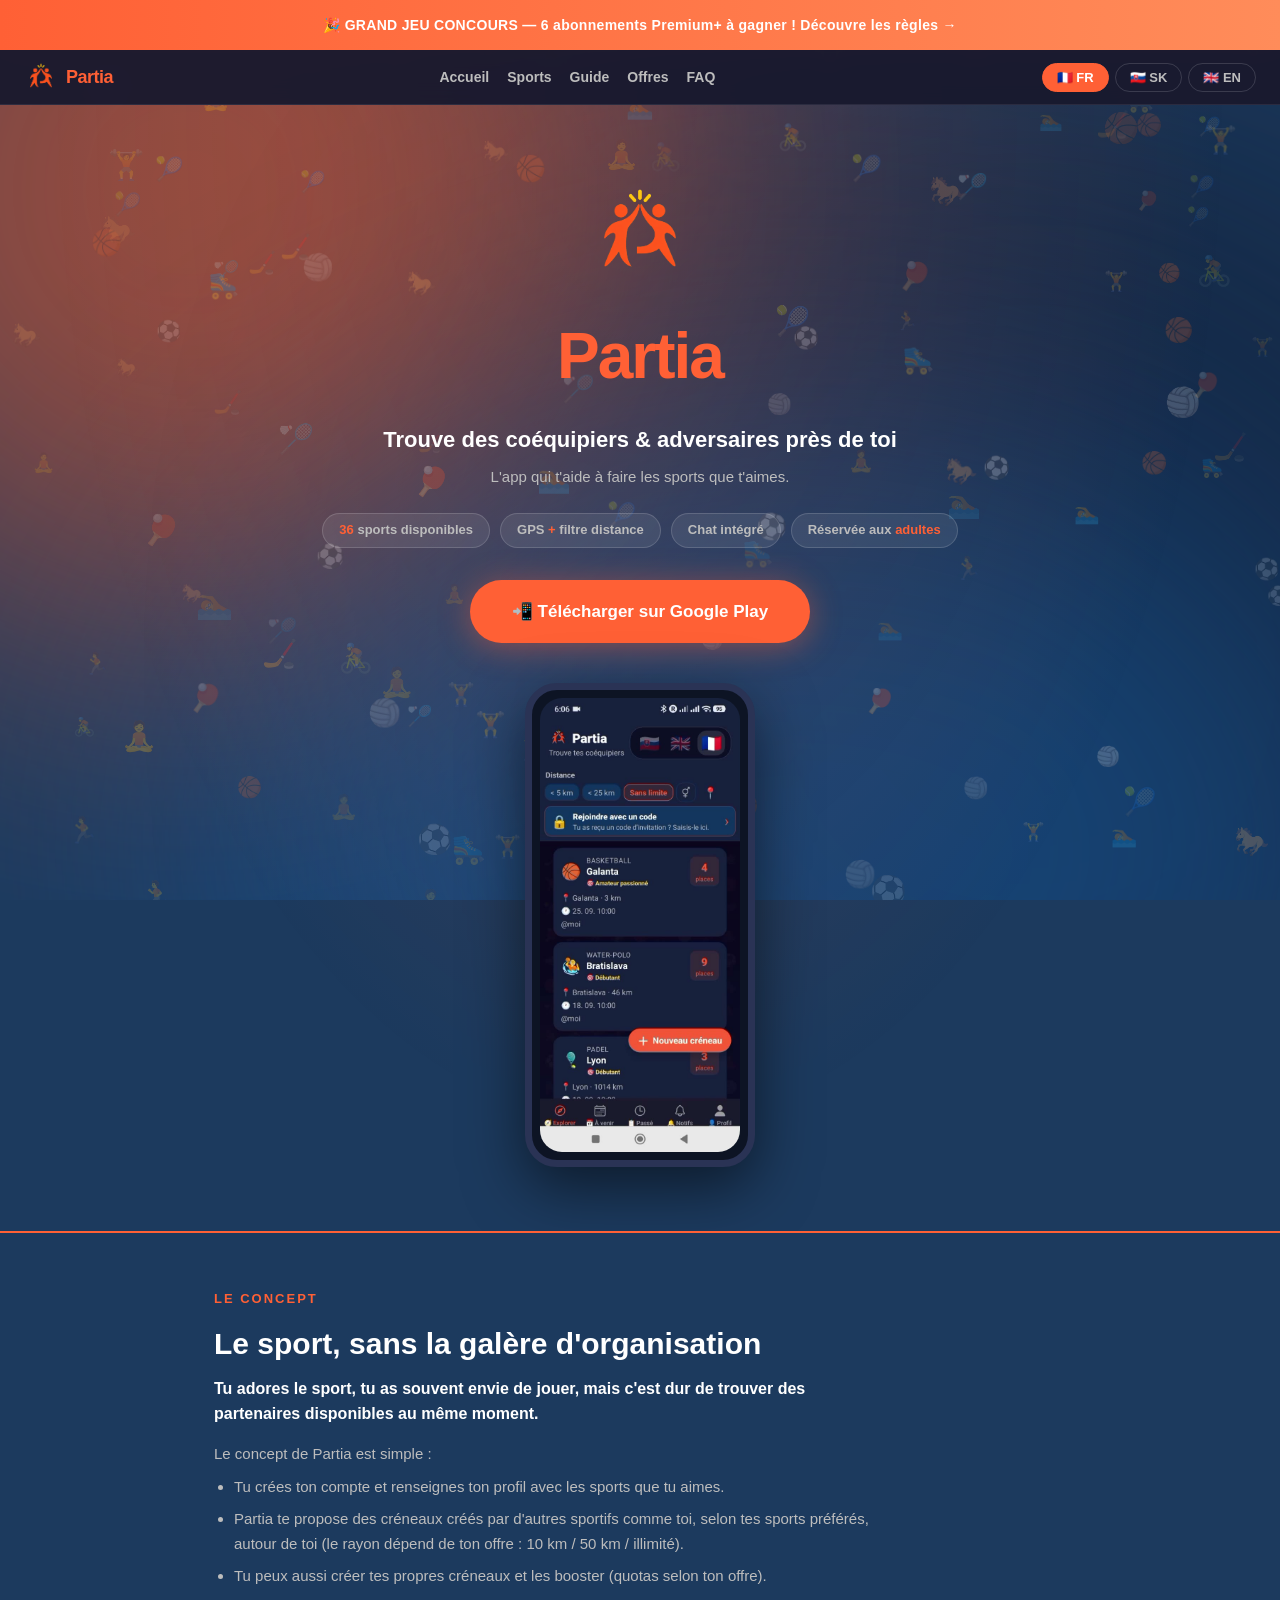
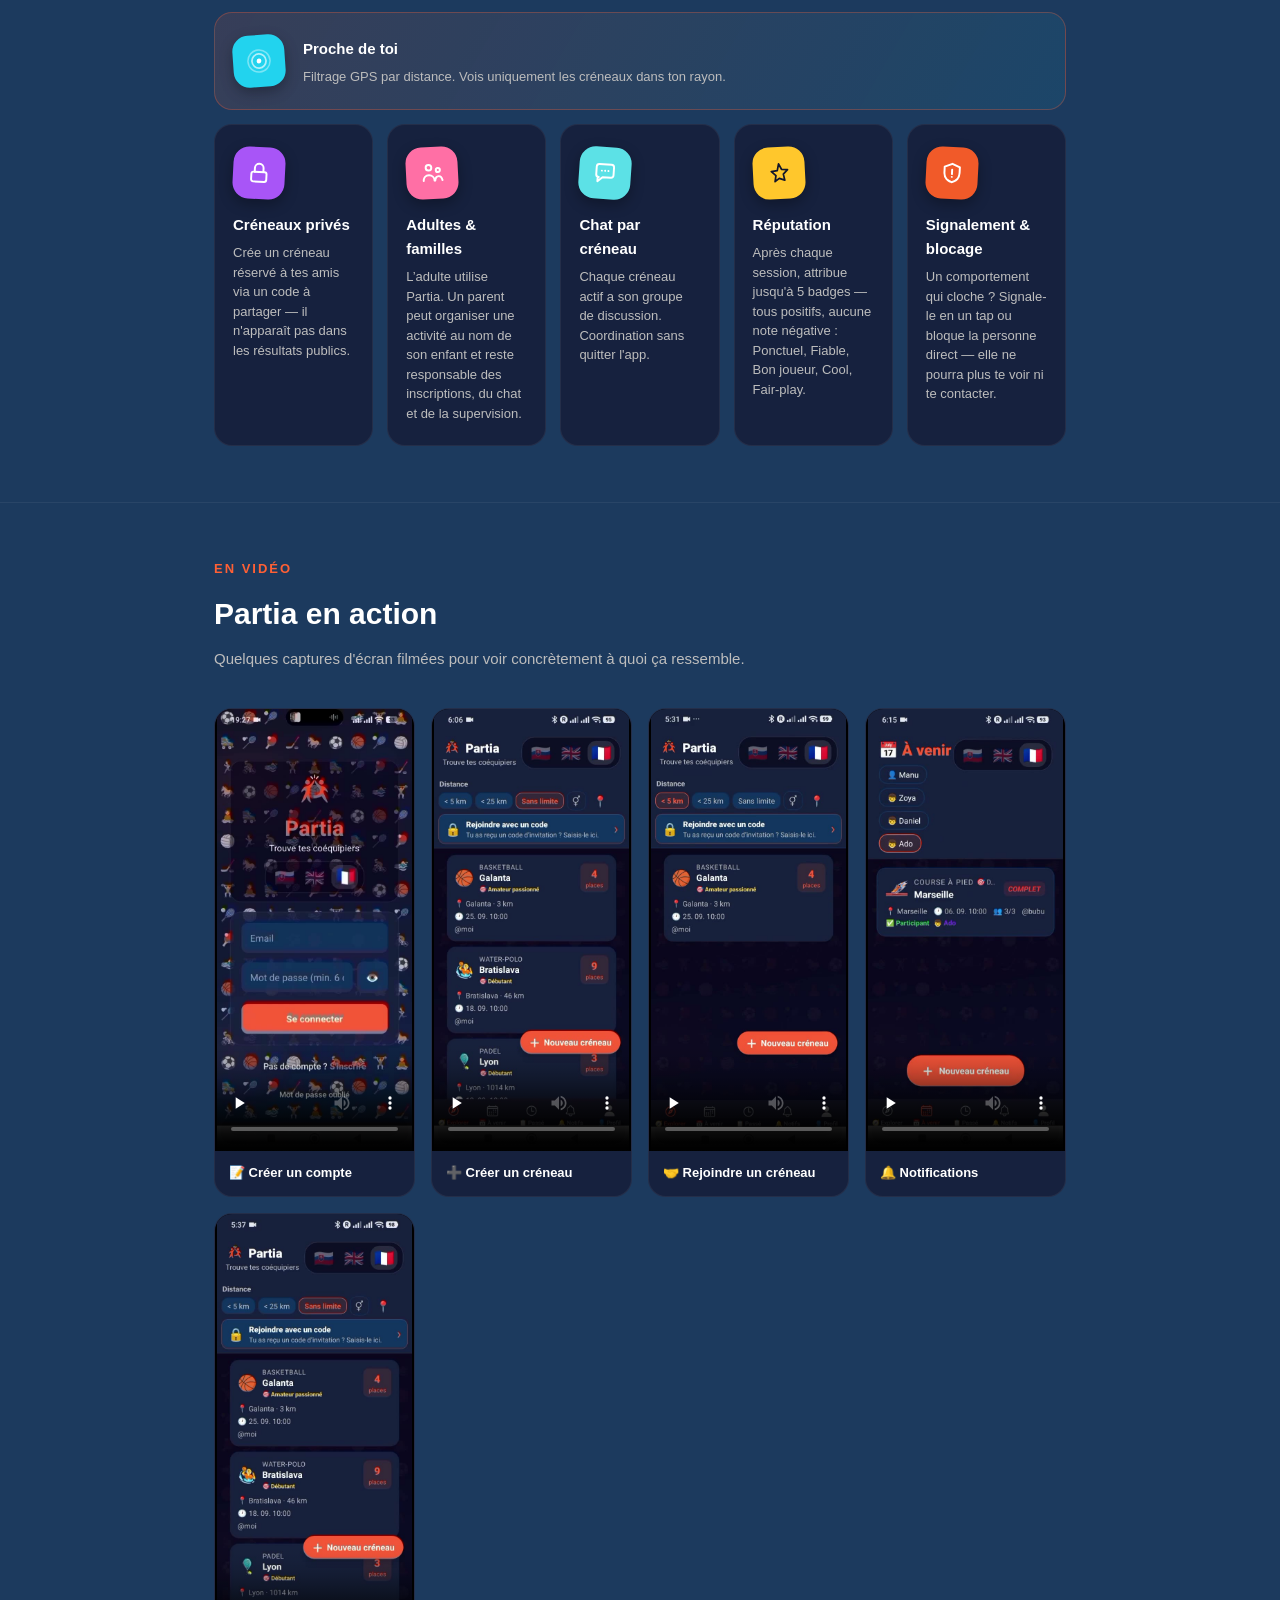
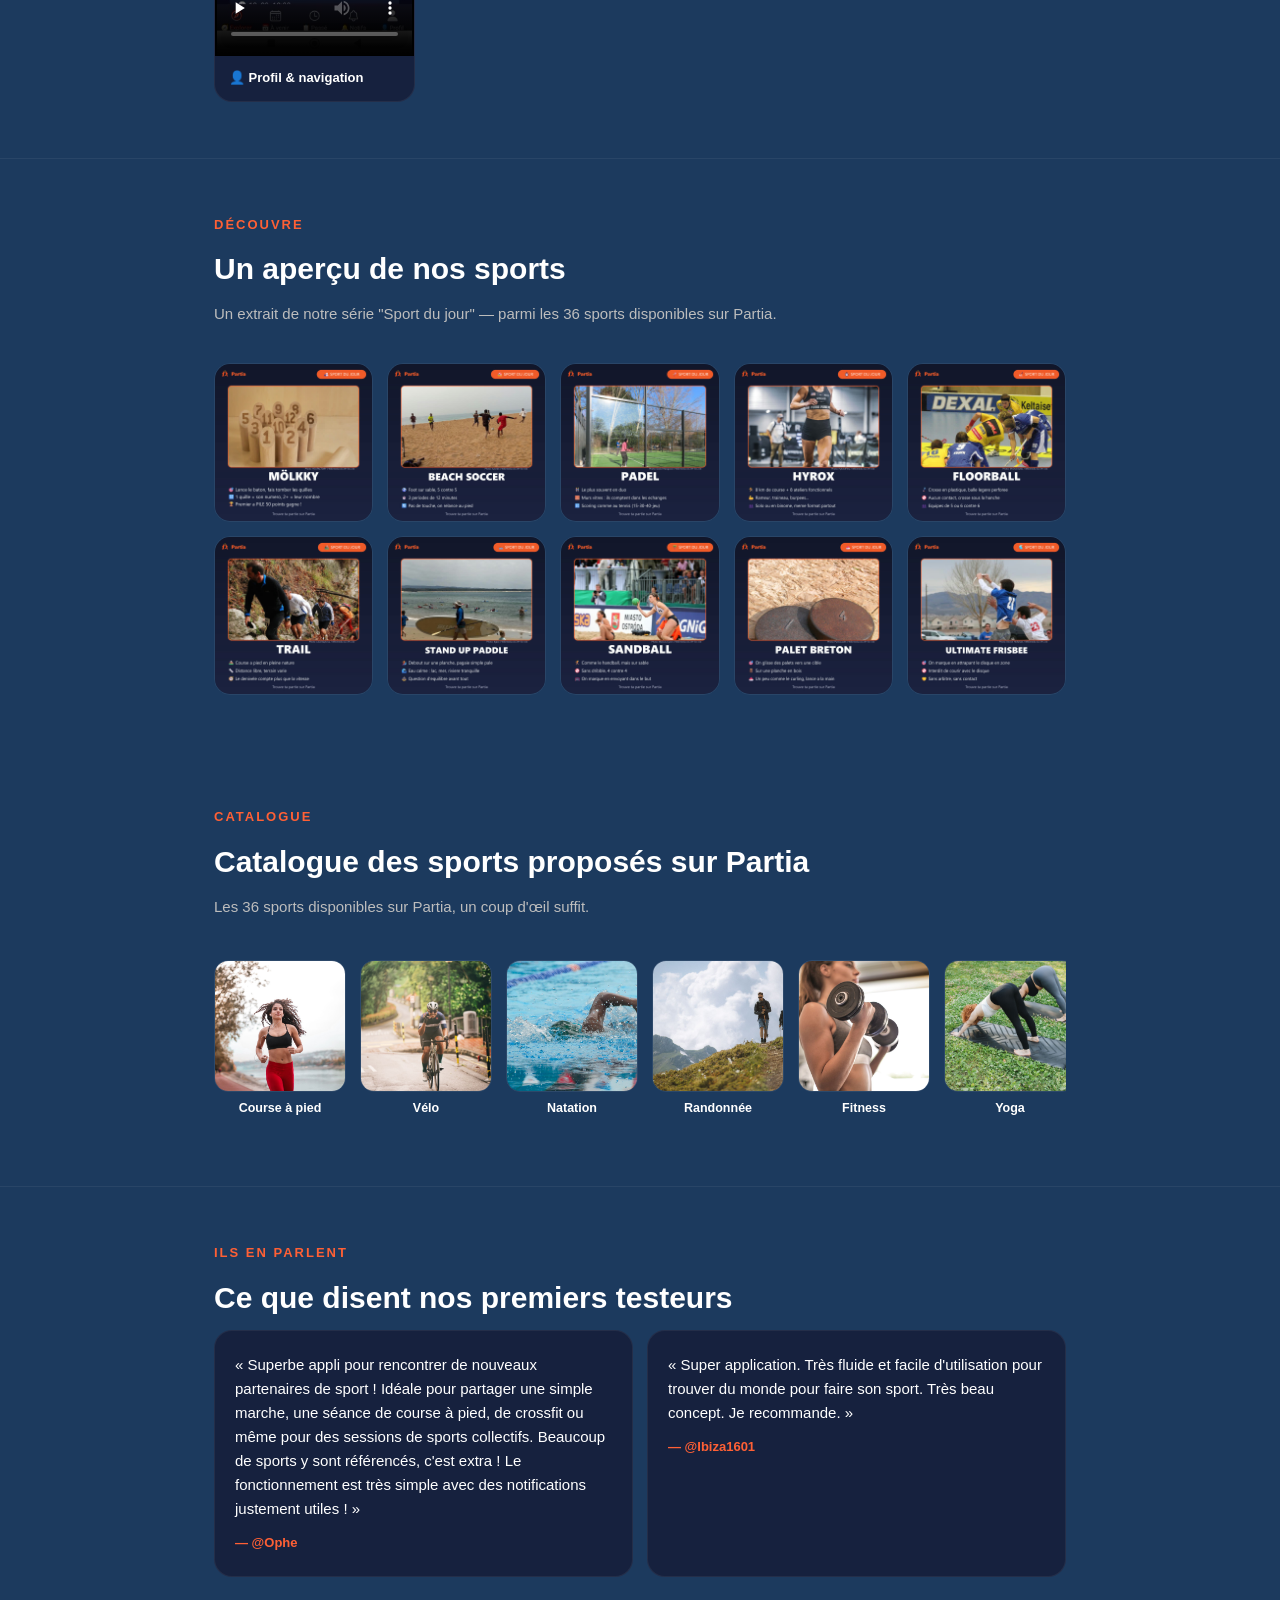
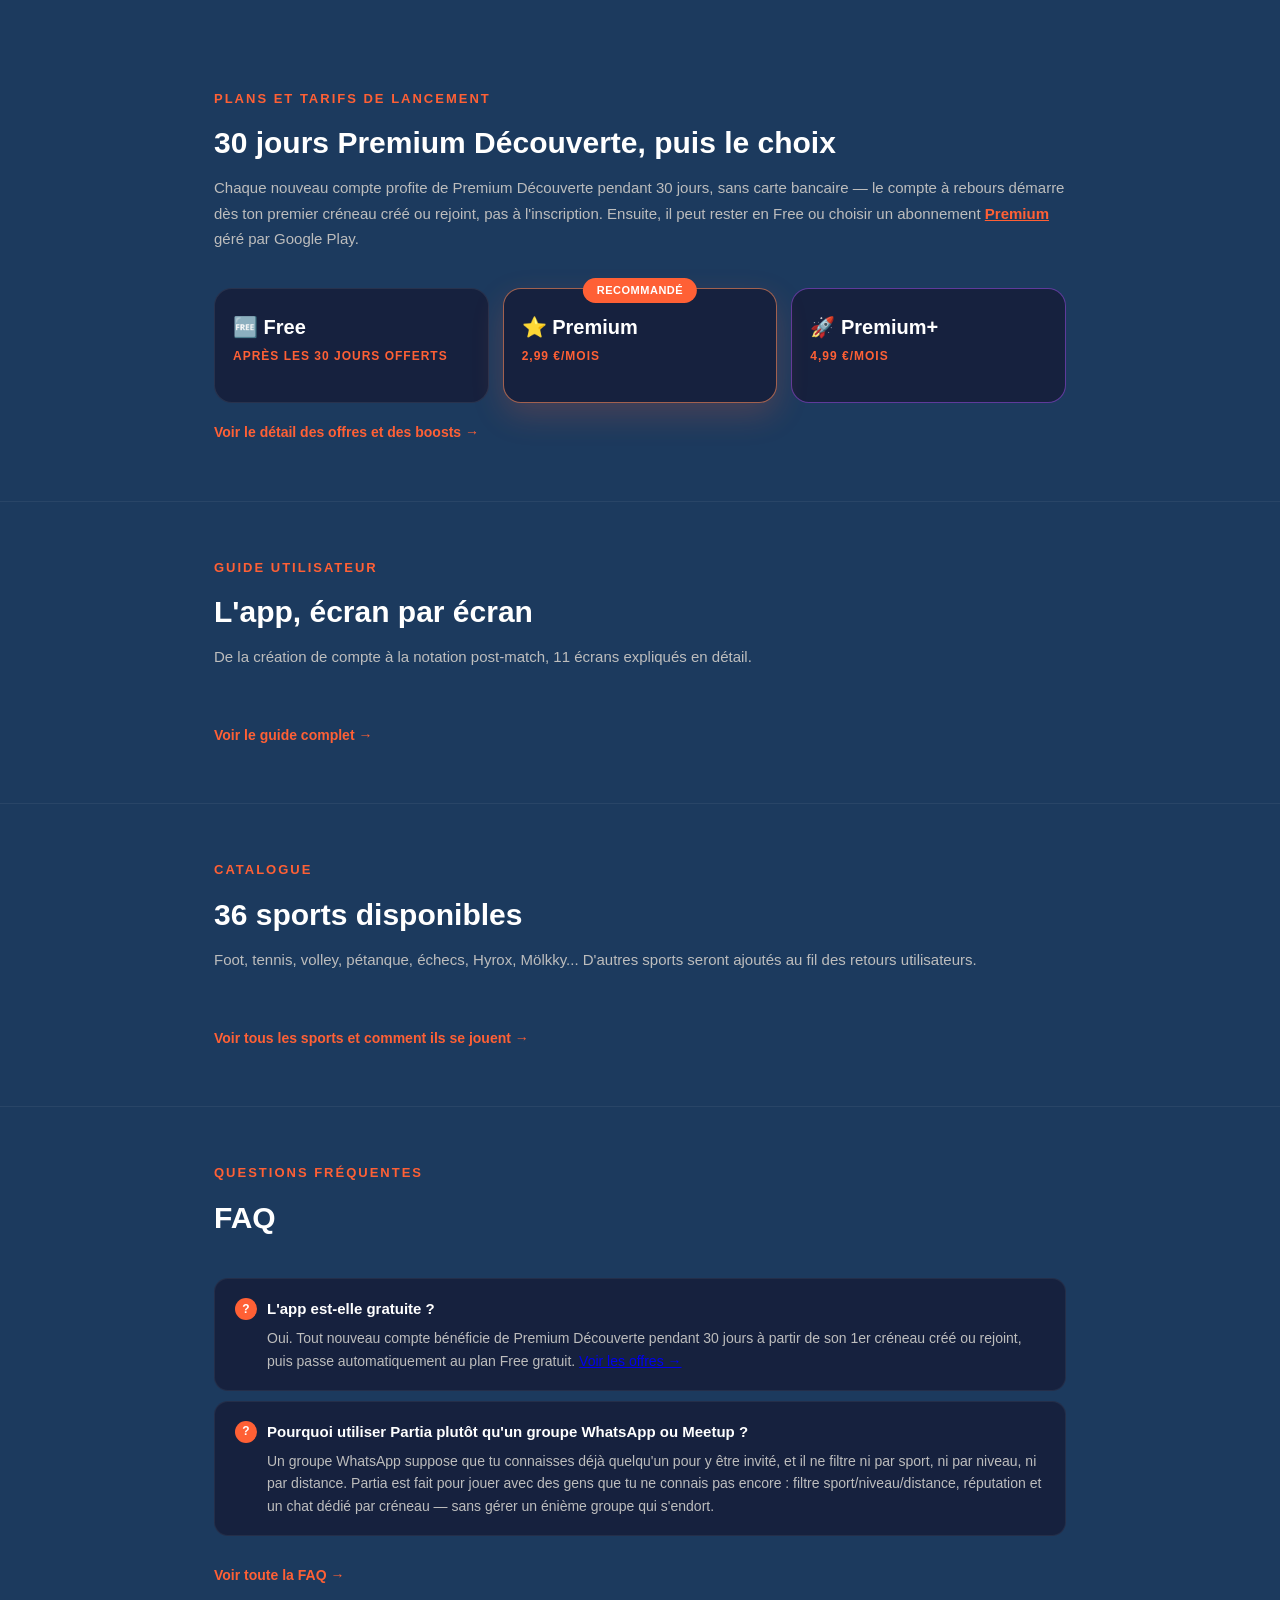
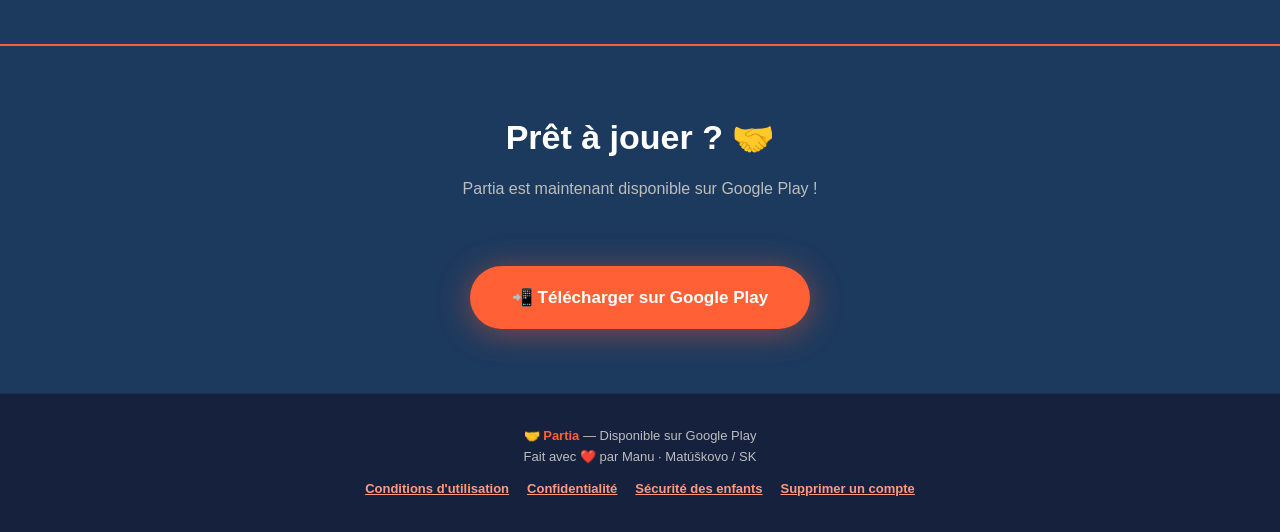
==== commit fb0f607d: "Apply blurred brand background across the site Replace the flat dark background with the softer blur" ====
--- a/index.html
+++ b/index.html
@@ -31,7 +31,14 @@
     }
     * { box-sizing: border-box; margin: 0; padding: 0; }
     html, body { overflow-x: hidden; max-width: 100%; }
-    body { background: var(--dark); color: var(--text); font-family: -apple-system, BlinkMacSystemFont, 'Segoe UI', Roboto, sans-serif; line-height: 1.6; }
+    body { background: #1c3a5e; color: var(--text); font-family: -apple-system, BlinkMacSystemFont, 'Segoe UI', Roboto, sans-serif; line-height: 1.6; }
+
+    /* BLURRED BRAND BACKGROUND (matches video/promo assets) */
+    .blur-bg { position: fixed; inset: 0; z-index: -3; overflow: hidden; pointer-events: none; }
+    .blur-bg .blob { position: absolute; border-radius: 50%; filter: blur(140px); }
+    .blur-bg .blob.orange { width: 900px; height: 900px; top: -260px; left: -260px; background: #F15A29; opacity: 0.55; }
+    .blur-bg .blob.navy1 { width: 1100px; height: 1100px; top: 120px; right: -300px; background: #0b0e1f; opacity: 0.5; }
+    .blur-bg .blob.blue { width: 1200px; height: 900px; bottom: -400px; left: 200px; background: #1A5C9E; opacity: 0.55; }
 
     /* LANG SWITCHER */
     .lang-bar { position: sticky; top: 0; z-index: 100; background: rgba(26,26,46,0.96); backdrop-filter: blur(10px); border-bottom: 1px solid rgba(255,255,255,0.08); display: flex; align-items: center; justify-content: space-between; padding: 10px 24px; gap: 16px; flex-wrap: wrap; }
@@ -46,7 +53,7 @@
     .lang-btn:hover:not(.active) { border-color: var(--primary); color: var(--primary); }
 
     /* HERO */
-    .hero { background: linear-gradient(160deg, #1A1A2E 0%, #0F3460 55%, #1A1A2E 100%); padding: 72px 24px 64px; text-align: center; border-bottom: 2px solid var(--primary); position: relative; overflow: hidden; }
+    .hero { background: transparent; padding: 72px 24px 64px; text-align: center; border-bottom: 2px solid var(--primary); position: relative; overflow: hidden; }
     .hero::before { content: ''; position: absolute; inset: 0; background: radial-gradient(ellipse at 50% 0%, rgba(255,96,53,0.18) 0%, transparent 65%); }
     .hero-emoji { width:112px; height:112px; object-fit:contain; display:block; margin:0 auto 16px; position:relative; }
     .hero-title { font-size: 64px; font-weight: 900; color: var(--primary); position: relative; letter-spacing: -2px; }
@@ -166,7 +173,7 @@
     .faq-a { color: var(--gray); font-size: 14px; line-height: 1.6; padding-left: 32px; }
 
     /* CTA */
-    .cta-section { text-align: center; padding: 64px 24px; background: linear-gradient(160deg, #0F3460 0%, #1A1A2E 100%); border-top: 2px solid var(--primary); }
+    .cta-section { text-align: center; padding: 64px 24px; background: transparent; border-top: 2px solid var(--primary); }
     .cta-title { font-size: 34px; font-weight: 900; color: #fff; margin-bottom: 12px; }
     .cta-sub { color: var(--gray); font-size: 16px; margin-bottom: 32px; }
 
@@ -217,6 +224,7 @@
 <a class="contest-bar" data-lang="sk" href="concours.html?lang=sk" style="display:none">🎉 VEĽKÁ SÚŤAŽ — Vyhraj 1 z 6 predplatných Premium+! Pozri si pravidlá →</a>
 <a class="contest-bar" data-lang="en" href="concours.html?lang=en" style="display:none">🎉 BIG GIVEAWAY CONTEST — Win 1 of 6 Premium+ subscriptions! See the rules →</a>
 
+<div class="blur-bg"><div class="blob orange"></div><div class="blob navy1"></div><div class="blob blue"></div></div>
 <div class="sport-bg" id="sport-bg"></div>
 
 <!-- LANG BAR -->
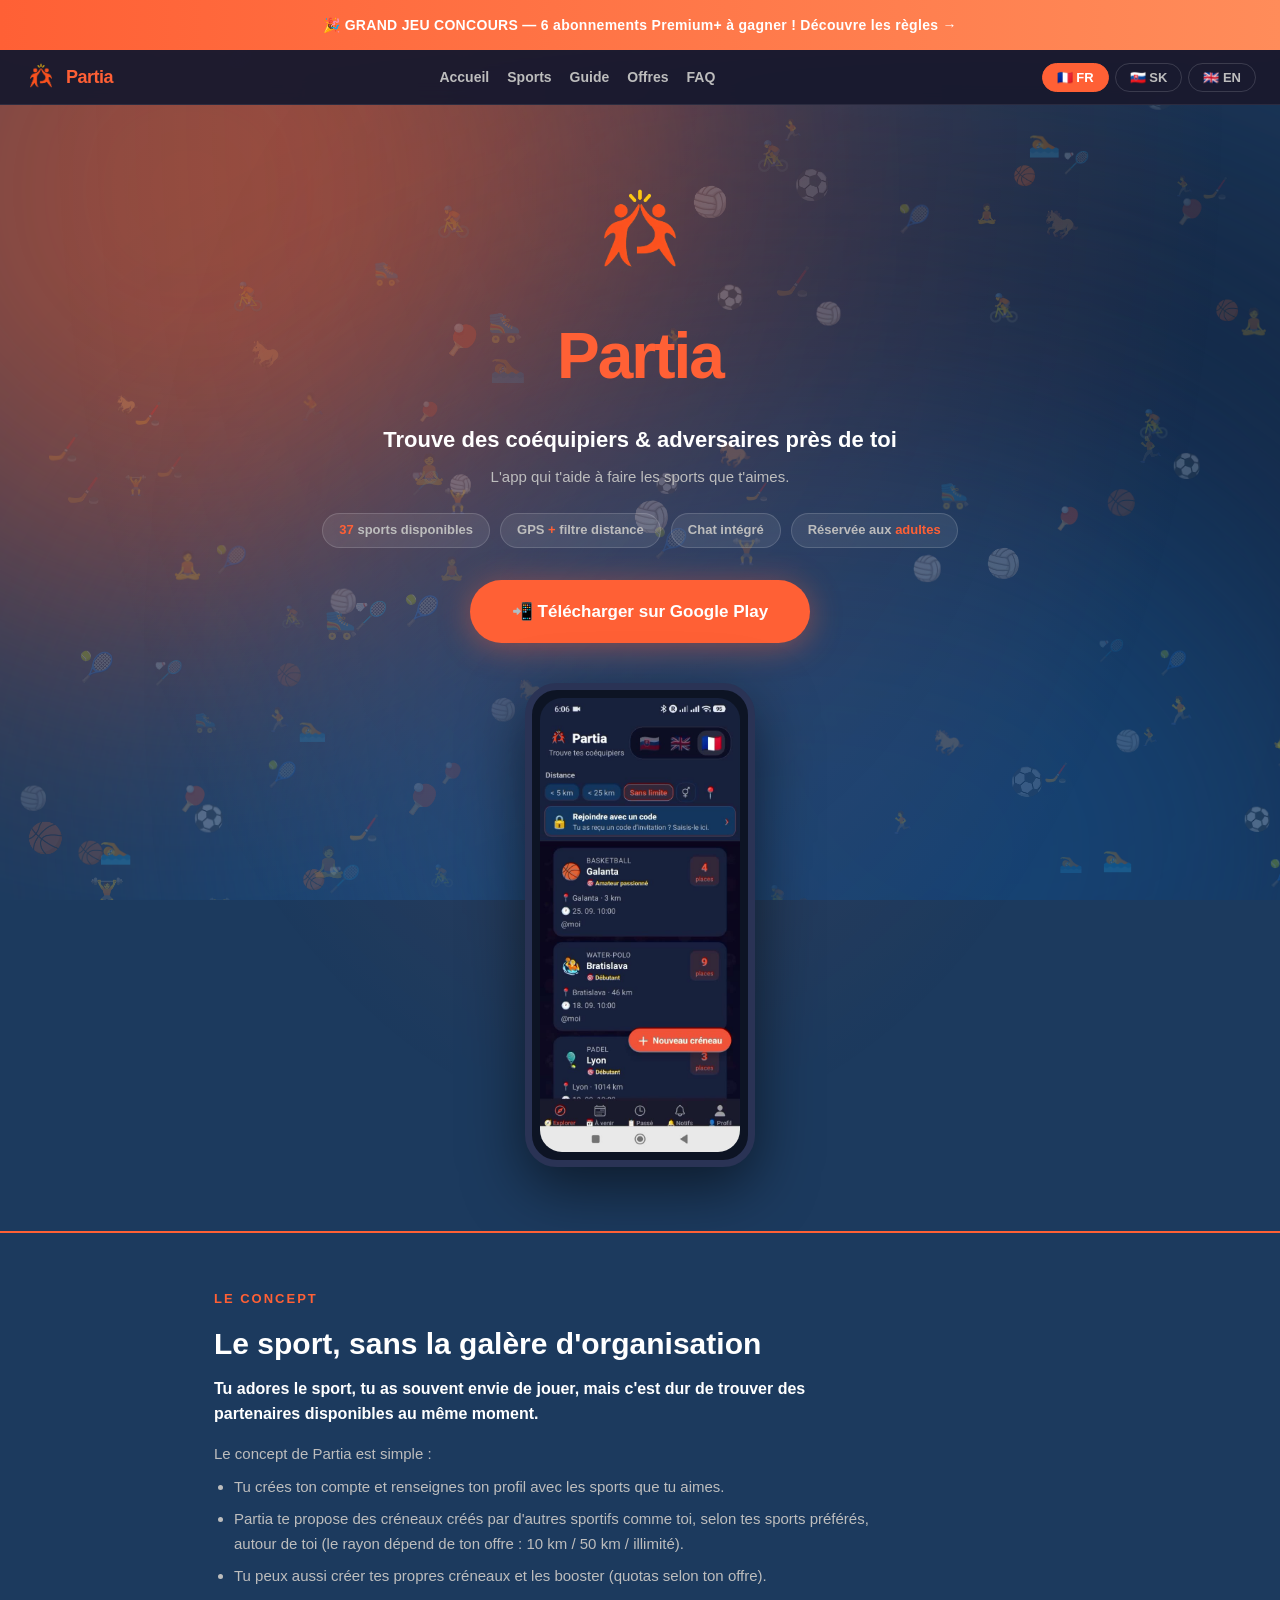
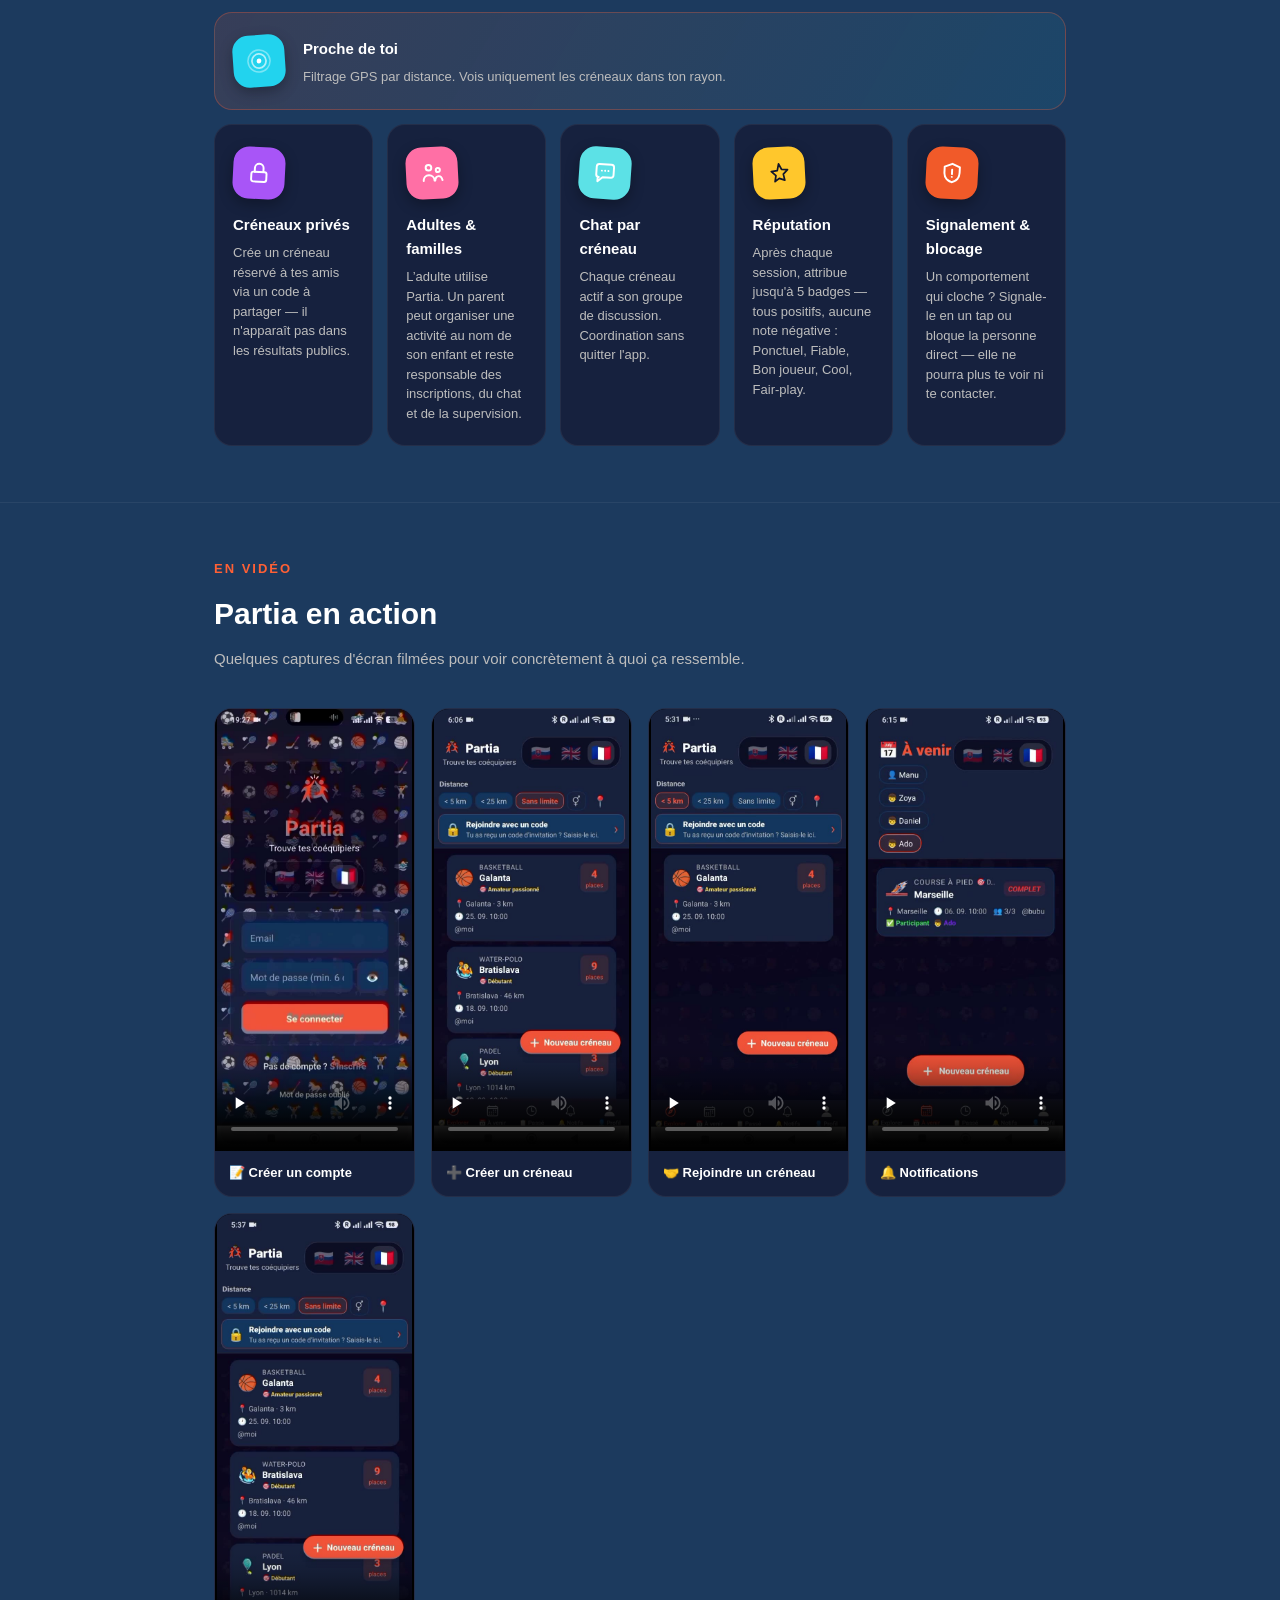
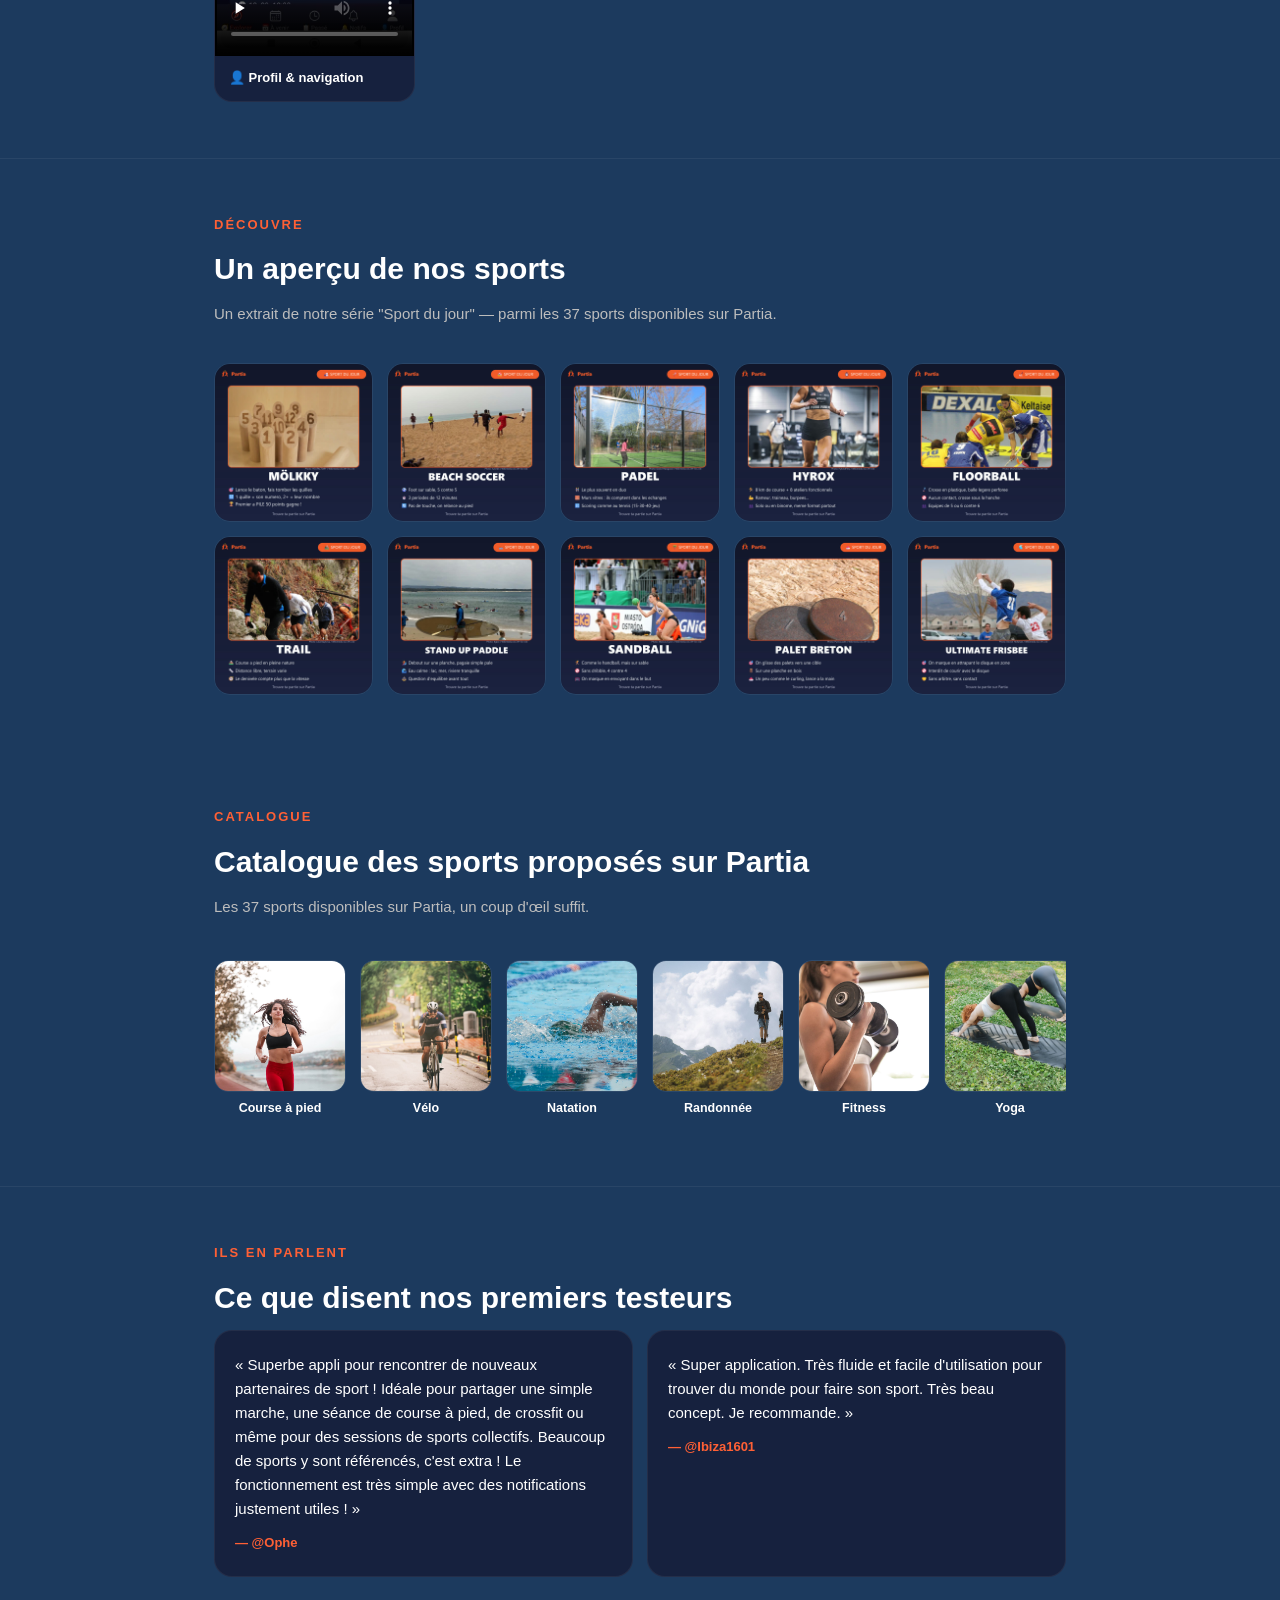
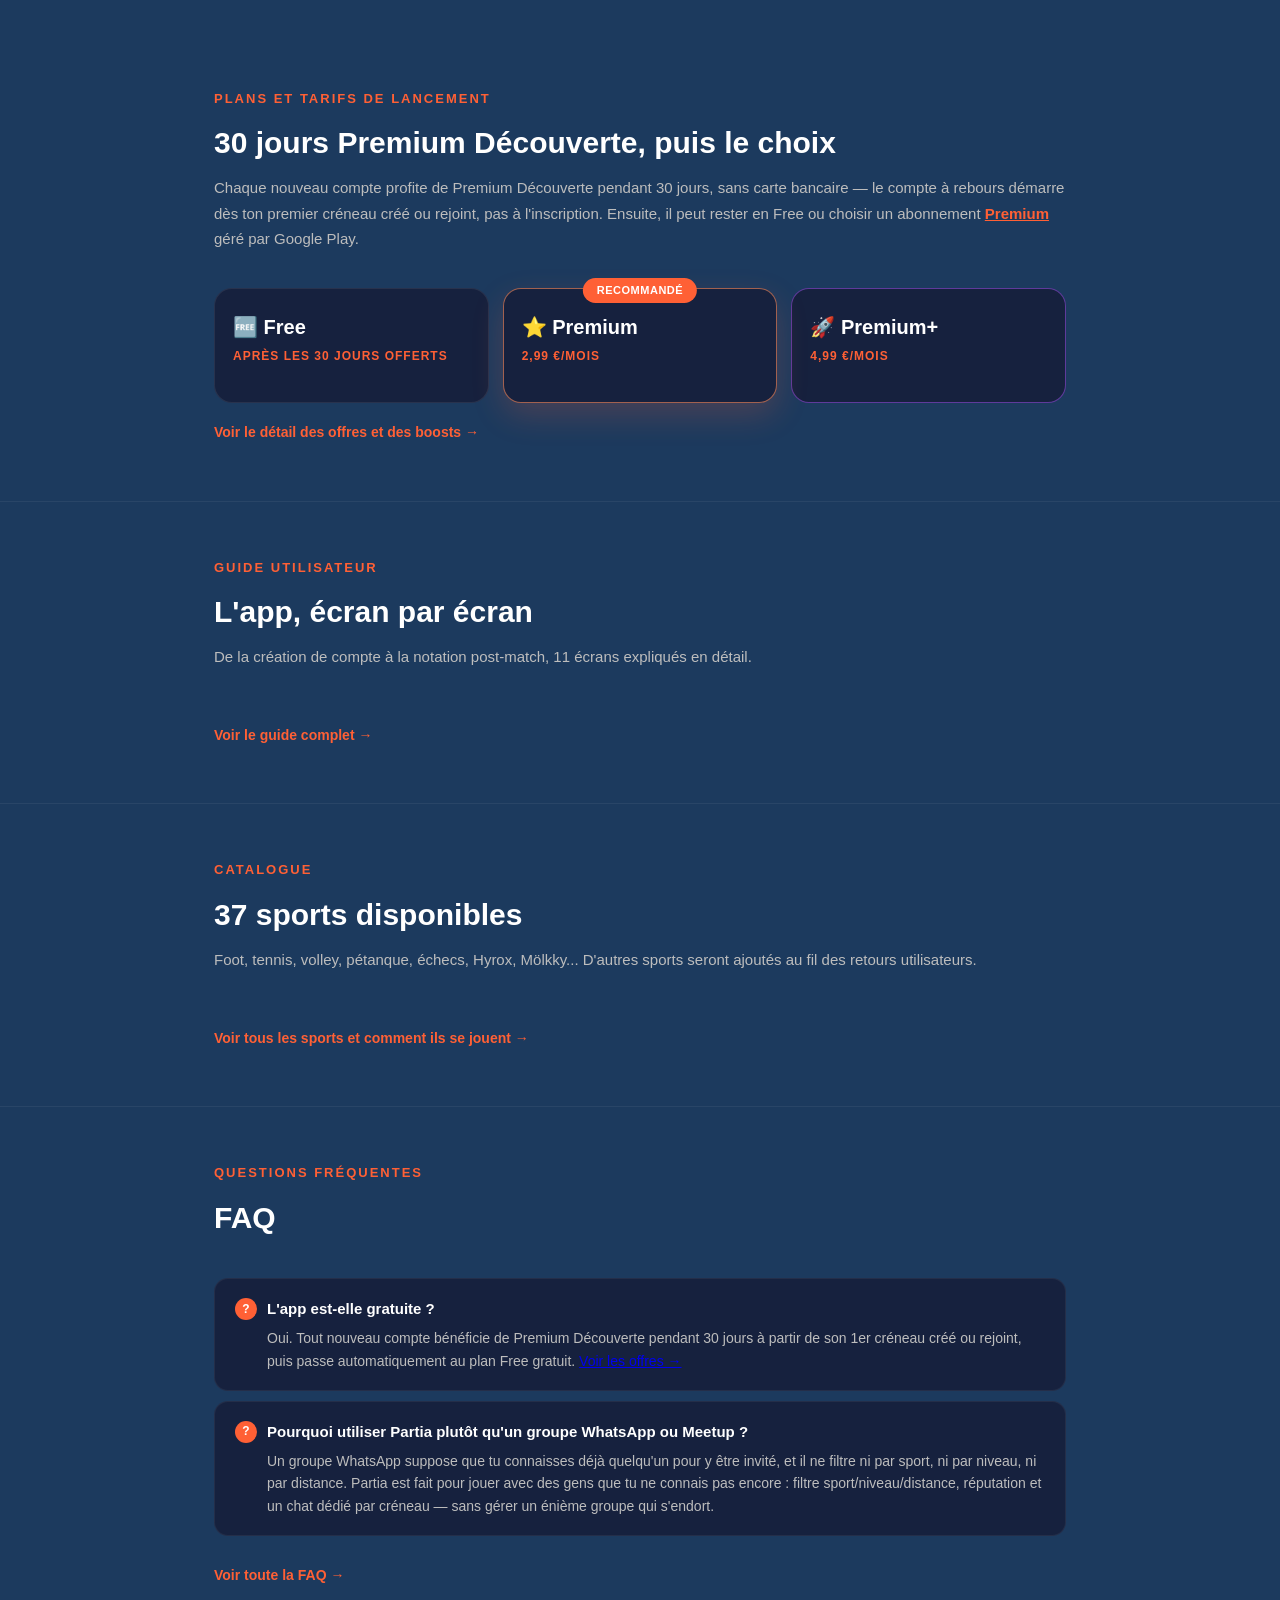
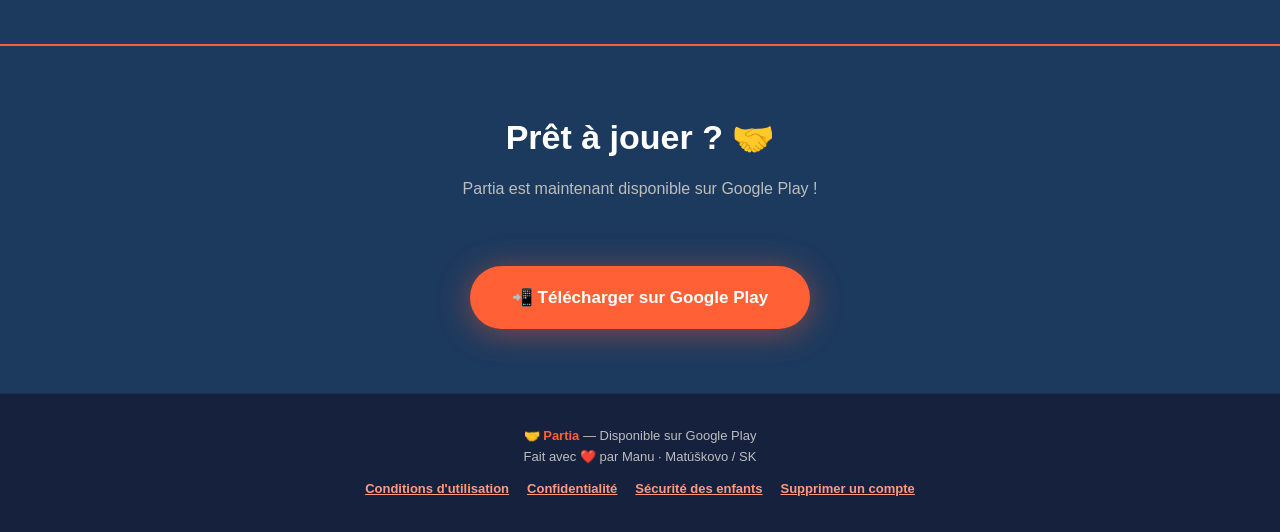
==== commit 7d57effe: "Add Golf to the sports catalog and bump sport count to 37 Add Golf to the homepage catalog carousel " ====
--- a/index.html
+++ b/index.html
@@ -252,7 +252,7 @@
     <p class="hero-tagline">Trouve des coéquipiers &amp; adversaires près de toi</p>
     <p class="hero-sub">L'app qui t'aide à faire les sports que t'aimes.</p>
     <div class="hero-badges">
-      <a class="hero-badge" href="sports.html?lang=fr" style="text-decoration:none;"><span>36</span> sports disponibles</a>
+      <a class="hero-badge" href="sports.html?lang=fr" style="text-decoration:none;"><span>37</span> sports disponibles</a>
       <div class="hero-badge">GPS <span>+</span> filtre distance</div>
       <div class="hero-badge">Chat intégré</div>
       <div class="hero-badge">Réservée aux <span>adultes</span></div>
@@ -304,7 +304,7 @@
   <div class="section">
     <p class="section-title">Découvre</p>
     <h2 class="section-h2">Un aperçu de nos sports</h2>
-    <p class="section-sub">Un extrait de notre série "Sport du jour" — parmi les 36 sports disponibles sur Partia.</p>
+    <p class="section-sub">Un extrait de notre série "Sport du jour" — parmi les 37 sports disponibles sur Partia.</p>
     <div class="sportday-grid">
       <div class="sportday-card"><img src="assets/sport-du-jour/molkky_fr.jpg" alt="Mölkky" loading="lazy" onclick="openLightbox(this.src)"></div>
       <div class="sportday-card"><img src="assets/sport-du-jour/beach_soccer_fr.jpg" alt="Beach soccer" loading="lazy" onclick="openLightbox(this.src)"></div>
@@ -323,7 +323,7 @@
   <div class="section">
     <p class="section-title">Catalogue</p>
     <h2 class="section-h2">Catalogue des sports proposés sur Partia</h2>
-    <p class="section-sub">Les 36 sports disponibles sur Partia, un coup d'œil suffit.</p>
+    <p class="section-sub">Les 37 sports disponibles sur Partia, un coup d'œil suffit.</p>
     <div class="catalog-carousel">
       <div class="cc-card"><img src="assets/sports-catalog/beh.jpg" alt="Course à pied" loading="lazy" onclick="openLightbox(this.src)"><div class="cc-name">Course à pied</div></div>
       <div class="cc-card"><img src="assets/sports-catalog/cyklistika.jpg" alt="Vélo" loading="lazy" onclick="openLightbox(this.src)"><div class="cc-name">Vélo</div></div>
@@ -361,6 +361,7 @@
       <div class="cc-card"><img src="assets/sports-catalog/molkky.jpg" alt="Molkky" loading="lazy" onclick="openLightbox(this.src)"><div class="cc-name">Molkky</div></div>
       <div class="cc-card"><img src="assets/sports-catalog/paletbreton.jpg" alt="Palet Breton" loading="lazy" onclick="openLightbox(this.src)"><div class="cc-name">Palet Breton</div></div>
       <div class="cc-card"><img src="assets/sports-catalog/sach.jpg" alt="Échecs" loading="lazy" onclick="openLightbox(this.src)"><div class="cc-name">Échecs</div></div>
+      <div class="cc-card"><img src="assets/sports-catalog/golf.jpg" alt="Golf" loading="lazy" onclick="openLightbox(this.src)"><div class="cc-name">Golf</div></div>
     </div>
   </div>
 
@@ -402,7 +403,7 @@
   <!-- SPORTS -->
   <div class="section">
     <p class="section-title">Catalogue</p>
-    <h2 class="section-h2">36 sports disponibles</h2>
+    <h2 class="section-h2">37 sports disponibles</h2>
     <p class="section-sub">Foot, tennis, volley, pétanque, échecs, Hyrox, Mölkky... D'autres sports seront ajoutés au fil des retours utilisateurs.</p>
     <a class="teaser-link" href="sports.html?lang=fr">Voir tous les sports et comment ils se jouent →</a>
   </div>
@@ -448,7 +449,7 @@
     <p class="hero-tagline">Nájdi spoluhráčov &amp; súperov blízko teba</p>
     <p class="hero-sub">Appka, ktorá ti pomôže robiť šport, ktorý miluješ.</p>
     <div class="hero-badges">
-      <a class="hero-badge" href="sports.html?lang=sk" style="text-decoration:none;"><span>36</span> dostupných športov</a>
+      <a class="hero-badge" href="sports.html?lang=sk" style="text-decoration:none;"><span>37</span> dostupných športov</a>
       <div class="hero-badge">GPS <span>+</span> filter vzdialenosti</div>
       <div class="hero-badge">Zabudovaný chat</div>
       <div class="hero-badge">Len pre <span>dospelých</span></div>
@@ -499,7 +500,7 @@
   <div class="section">
     <p class="section-title">Objav</p>
     <h2 class="section-h2">Ukážka našich športov</h2>
-    <p class="section-sub">Výber z našej série "Šport dňa" — z 36 športov dostupných na Partia.</p>
+    <p class="section-sub">Výber z našej série "Šport dňa" — z 37 športov dostupných na Partia.</p>
     <div class="sportday-grid">
       <div class="sportday-card"><img src="assets/sport-du-jour/molkky_sk.jpg" alt="Mölkky" loading="lazy" onclick="openLightbox(this.src)"></div>
       <div class="sportday-card"><img src="assets/sport-du-jour/beach_soccer_sk.jpg" alt="Plážový futbal" loading="lazy" onclick="openLightbox(this.src)"></div>
@@ -518,7 +519,7 @@
   <div class="section">
     <p class="section-title">Katalóg</p>
     <h2 class="section-h2">Katalóg športov na Partia</h2>
-    <p class="section-sub">36 športov dostupných na Partia, stačí jeden pohľad.</p>
+    <p class="section-sub">37 športov dostupných na Partia, stačí jeden pohľad.</p>
     <div class="catalog-carousel">
       <div class="cc-card"><img src="assets/sports-catalog/beh.jpg" alt="Beh" loading="lazy" onclick="openLightbox(this.src)"><div class="cc-name">Beh</div></div>
       <div class="cc-card"><img src="assets/sports-catalog/cyklistika.jpg" alt="Cyklistika" loading="lazy" onclick="openLightbox(this.src)"><div class="cc-name">Cyklistika</div></div>
@@ -556,6 +557,7 @@
       <div class="cc-card"><img src="assets/sports-catalog/molkky.jpg" alt="Mölkky" loading="lazy" onclick="openLightbox(this.src)"><div class="cc-name">Mölkky</div></div>
       <div class="cc-card"><img src="assets/sports-catalog/paletbreton.jpg" alt="Palet Breton" loading="lazy" onclick="openLightbox(this.src)"><div class="cc-name">Palet Breton</div></div>
       <div class="cc-card"><img src="assets/sports-catalog/sach.jpg" alt="Šach" loading="lazy" onclick="openLightbox(this.src)"><div class="cc-name">Šach</div></div>
+      <div class="cc-card"><img src="assets/sports-catalog/golf.jpg" alt="Golf" loading="lazy" onclick="openLightbox(this.src)"><div class="cc-name">Golf</div></div>
     </div>
   </div>
 
@@ -595,7 +597,7 @@
 
   <div class="section">
     <p class="section-title">Katalóg</p>
-    <h2 class="section-h2">36 dostupných športov</h2>
+    <h2 class="section-h2">37 dostupných športov</h2>
     <p class="section-sub">Futbal, tenis, volejbal, pétanque, šach, Hyrox, Mölkky... Ďalšie športy budú pridané podľa spätnej väzby používateľov.</p>
     <a class="teaser-link" href="sports.html?lang=sk">Pozri si všetky športy a ako sa hrajú →</a>
   </div>
@@ -639,7 +641,7 @@
     <p class="hero-tagline">Find teammates &amp; opponents near you</p>
     <p class="hero-sub">The app that helps you do the sports you love.</p>
     <div class="hero-badges">
-      <a class="hero-badge" href="sports.html?lang=en" style="text-decoration:none;"><span>36</span> sports available</a>
+      <a class="hero-badge" href="sports.html?lang=en" style="text-decoration:none;"><span>37</span> sports available</a>
       <div class="hero-badge">GPS <span>+</span> distance filter</div>
       <div class="hero-badge">Built-in chat</div>
       <div class="hero-badge"><span>Adults</span> only</div>
@@ -690,7 +692,7 @@
   <div class="section">
     <p class="section-title">Discover</p>
     <h2 class="section-h2">A glimpse of our sports</h2>
-    <p class="section-sub">A sample from our "Sport of the day" series — from the 36 sports available on Partia.</p>
+    <p class="section-sub">A sample from our "Sport of the day" series — from the 37 sports available on Partia.</p>
     <div class="sportday-grid">
       <div class="sportday-card"><img src="assets/sport-du-jour/molkky_en.jpg" alt="Mölkky" loading="lazy" onclick="openLightbox(this.src)"></div>
       <div class="sportday-card"><img src="assets/sport-du-jour/beach_soccer_en.jpg" alt="Beach soccer" loading="lazy" onclick="openLightbox(this.src)"></div>
@@ -709,7 +711,7 @@
   <div class="section">
     <p class="section-title">Catalog</p>
     <h2 class="section-h2">Partia's sports catalog</h2>
-    <p class="section-sub">All 36 sports available on Partia, at a glance.</p>
+    <p class="section-sub">All 37 sports available on Partia, at a glance.</p>
     <div class="catalog-carousel">
       <div class="cc-card"><img src="assets/sports-catalog/beh.jpg" alt="Running" loading="lazy" onclick="openLightbox(this.src)"><div class="cc-name">Running</div></div>
       <div class="cc-card"><img src="assets/sports-catalog/cyklistika.jpg" alt="Cycling" loading="lazy" onclick="openLightbox(this.src)"><div class="cc-name">Cycling</div></div>
@@ -747,6 +749,7 @@
       <div class="cc-card"><img src="assets/sports-catalog/molkky.jpg" alt="Mölkky" loading="lazy" onclick="openLightbox(this.src)"><div class="cc-name">Mölkky</div></div>
       <div class="cc-card"><img src="assets/sports-catalog/paletbreton.jpg" alt="Palet Breton" loading="lazy" onclick="openLightbox(this.src)"><div class="cc-name">Palet Breton</div></div>
       <div class="cc-card"><img src="assets/sports-catalog/sach.jpg" alt="Chess" loading="lazy" onclick="openLightbox(this.src)"><div class="cc-name">Chess</div></div>
+      <div class="cc-card"><img src="assets/sports-catalog/golf.jpg" alt="Golf" loading="lazy" onclick="openLightbox(this.src)"><div class="cc-name">Golf</div></div>
     </div>
   </div>
 
@@ -786,7 +789,7 @@
 
   <div class="section">
     <p class="section-title">Catalogue</p>
-    <h2 class="section-h2">36 sports available</h2>
+    <h2 class="section-h2">37 sports available</h2>
     <p class="section-sub">Football, tennis, volleyball, pétanque, chess, Hyrox, Mölkky... More sports will be added based on user feedback.</p>
     <a class="teaser-link" href="sports.html?lang=en">See all sports and how they're played →</a>
   </div>
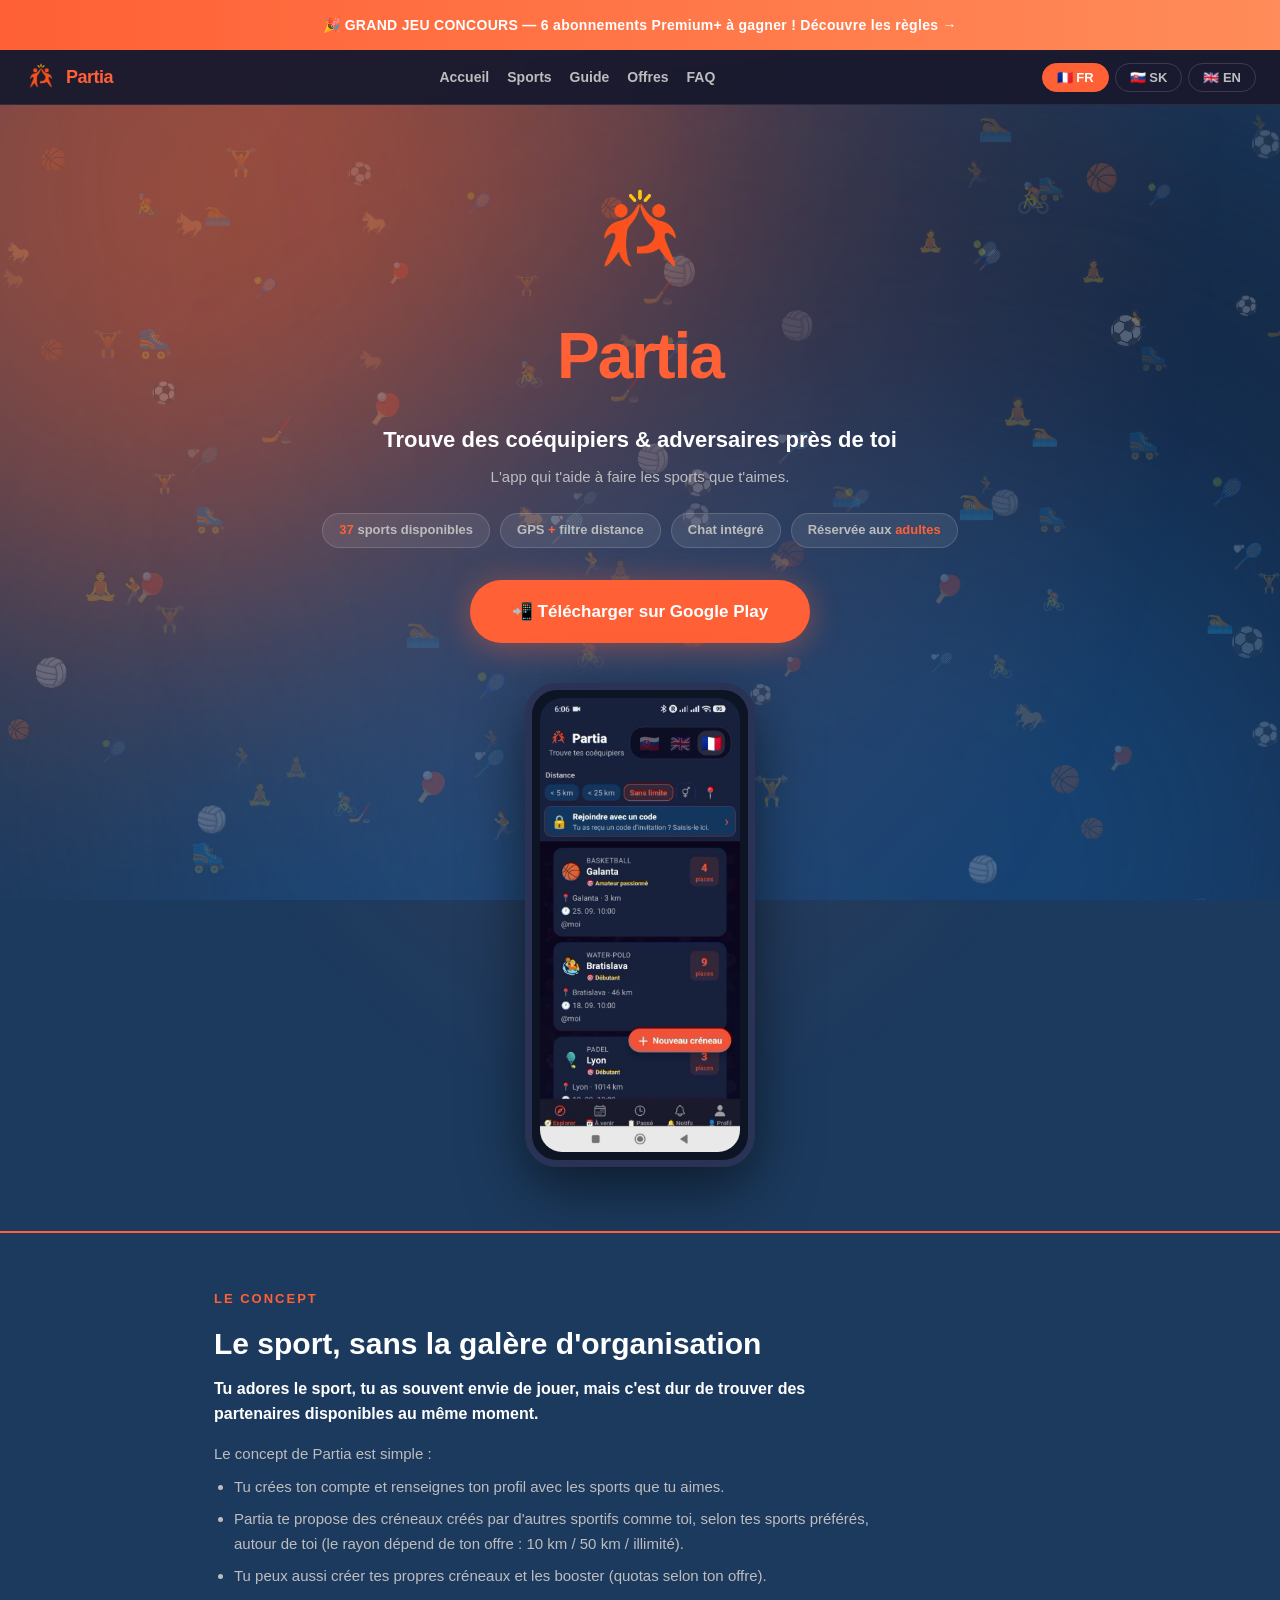
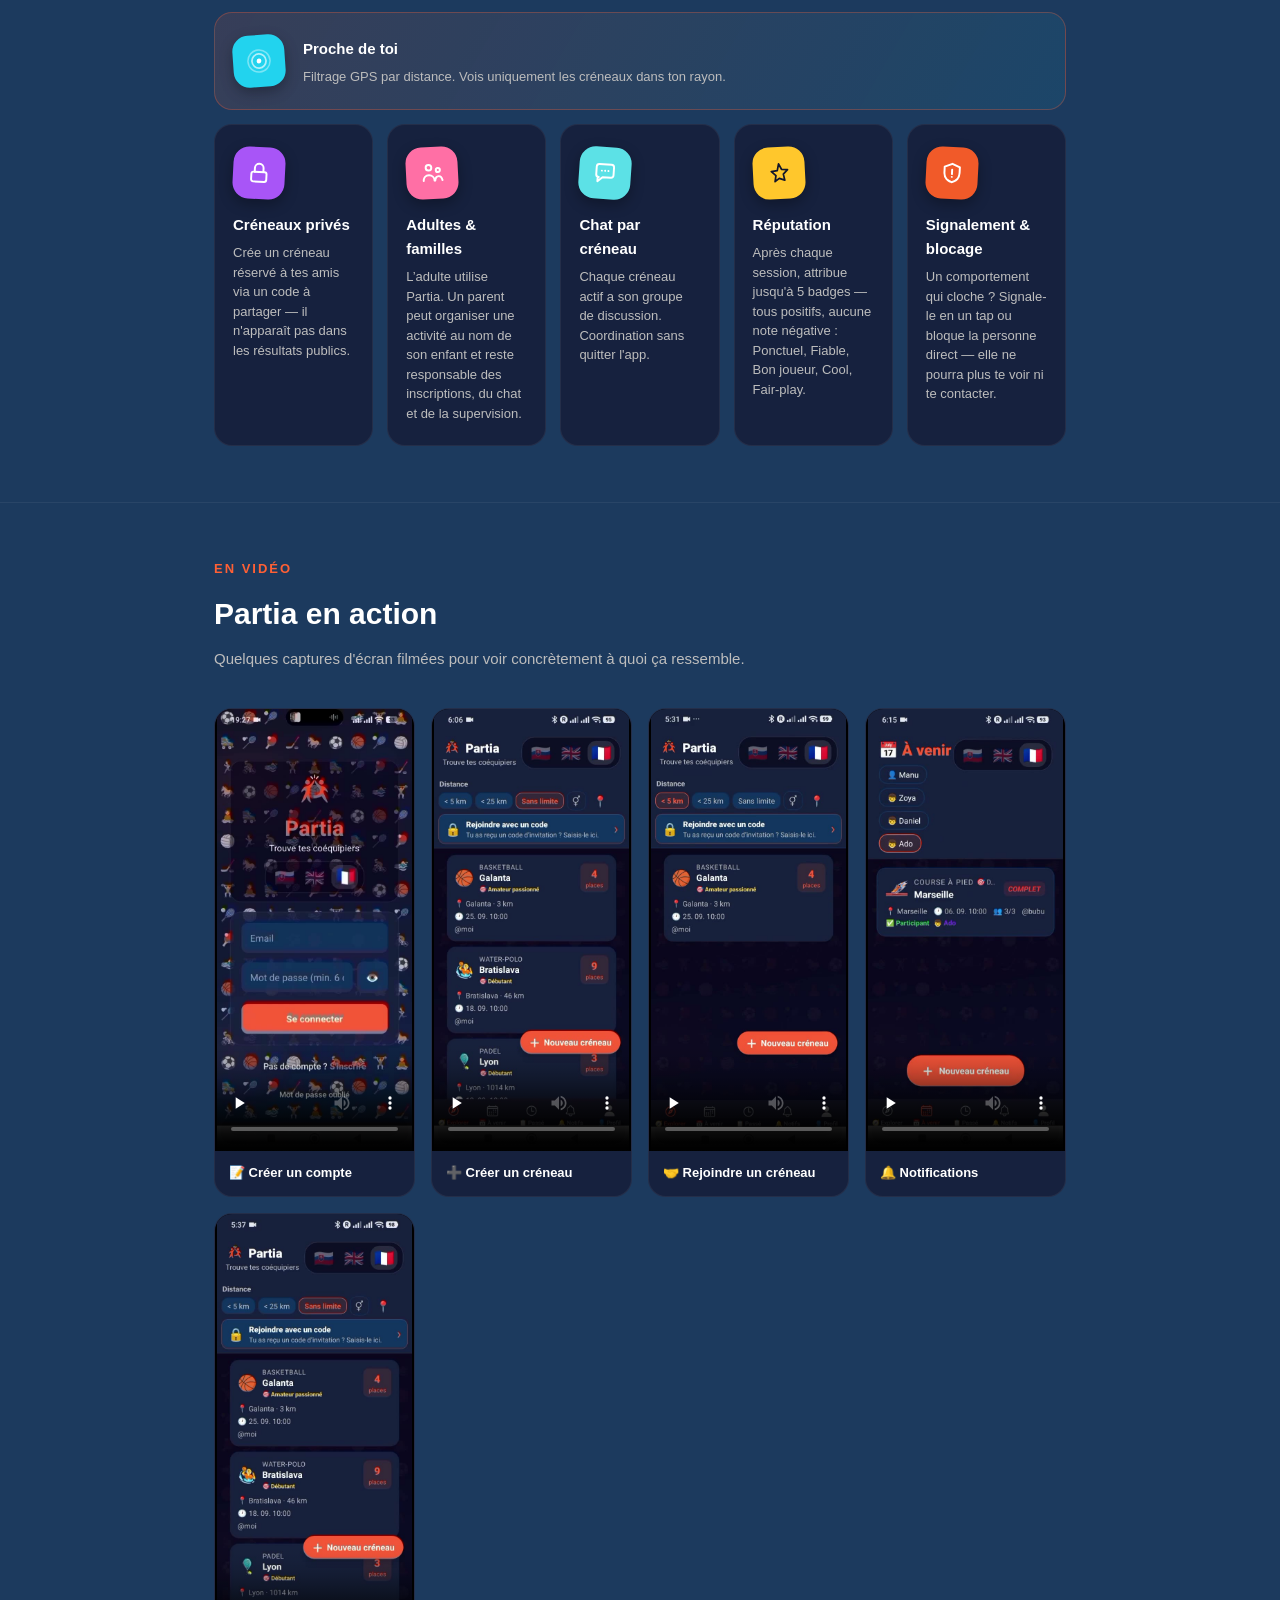
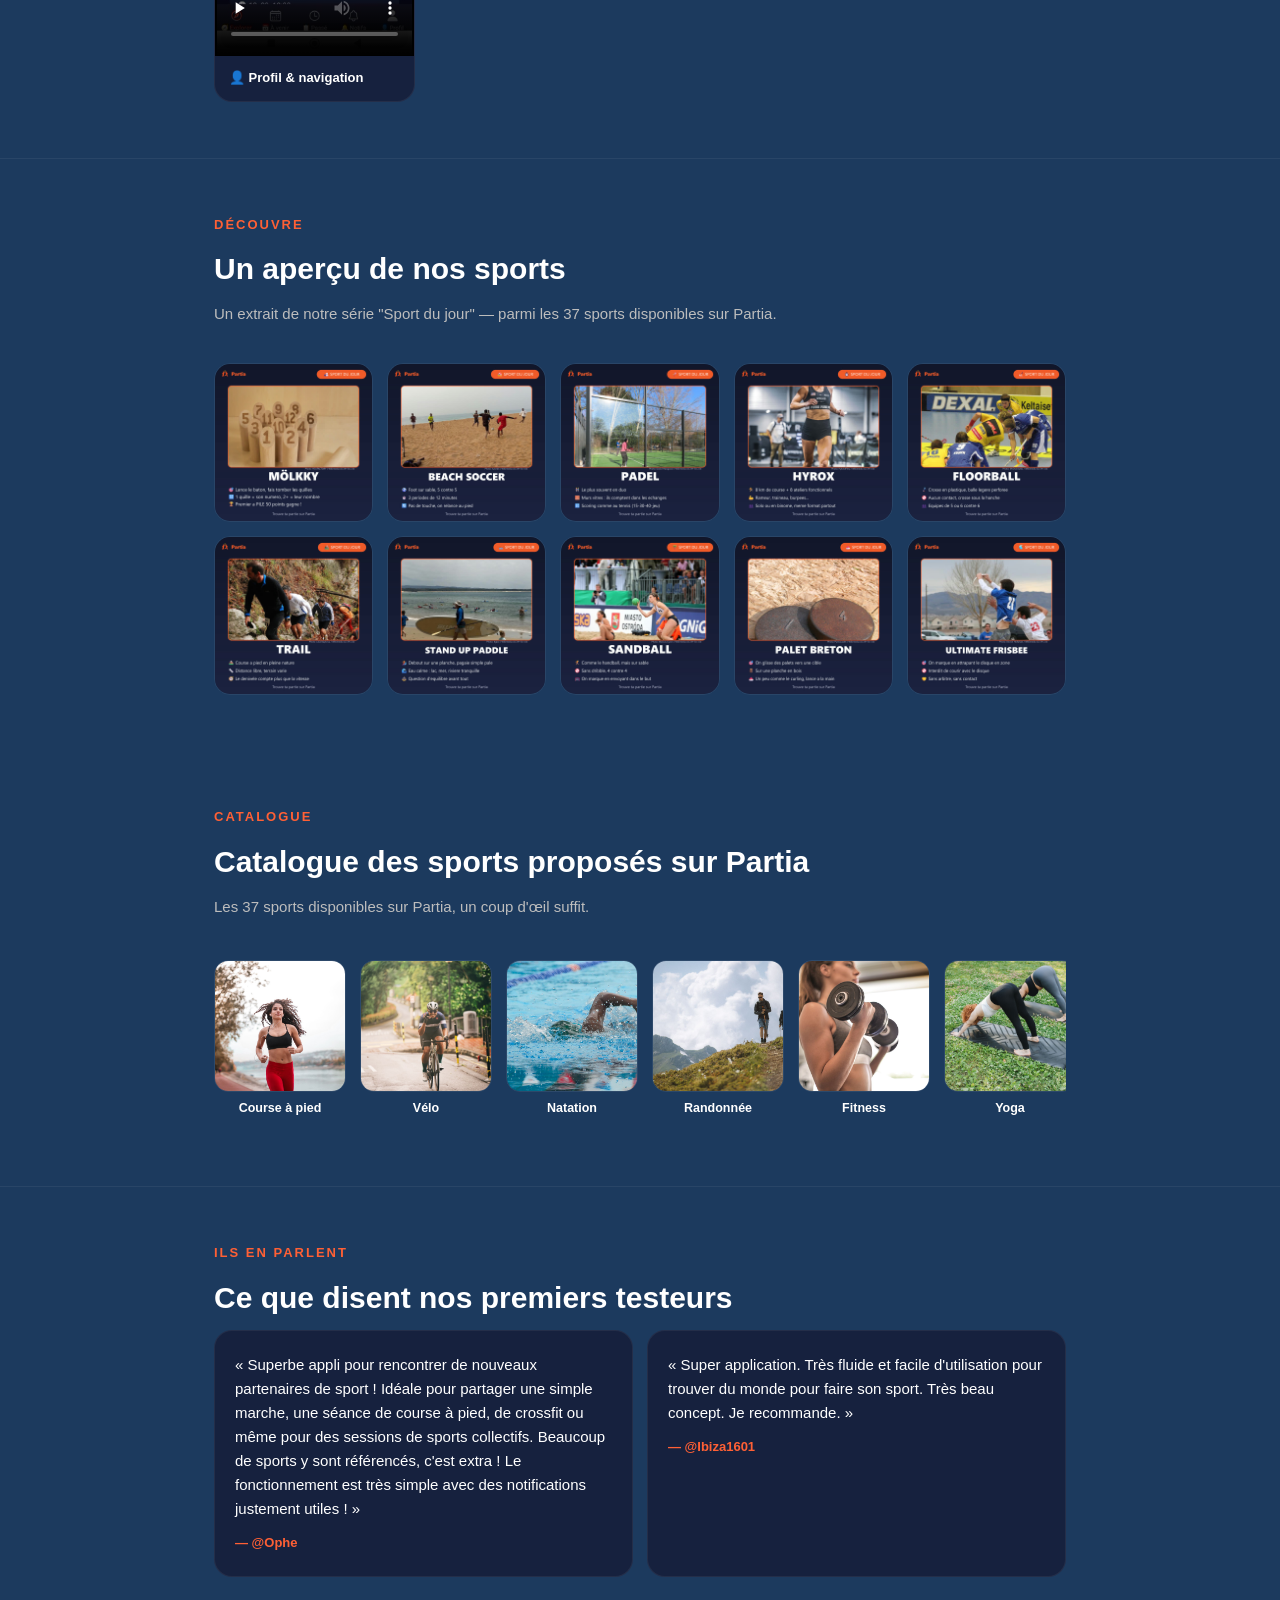
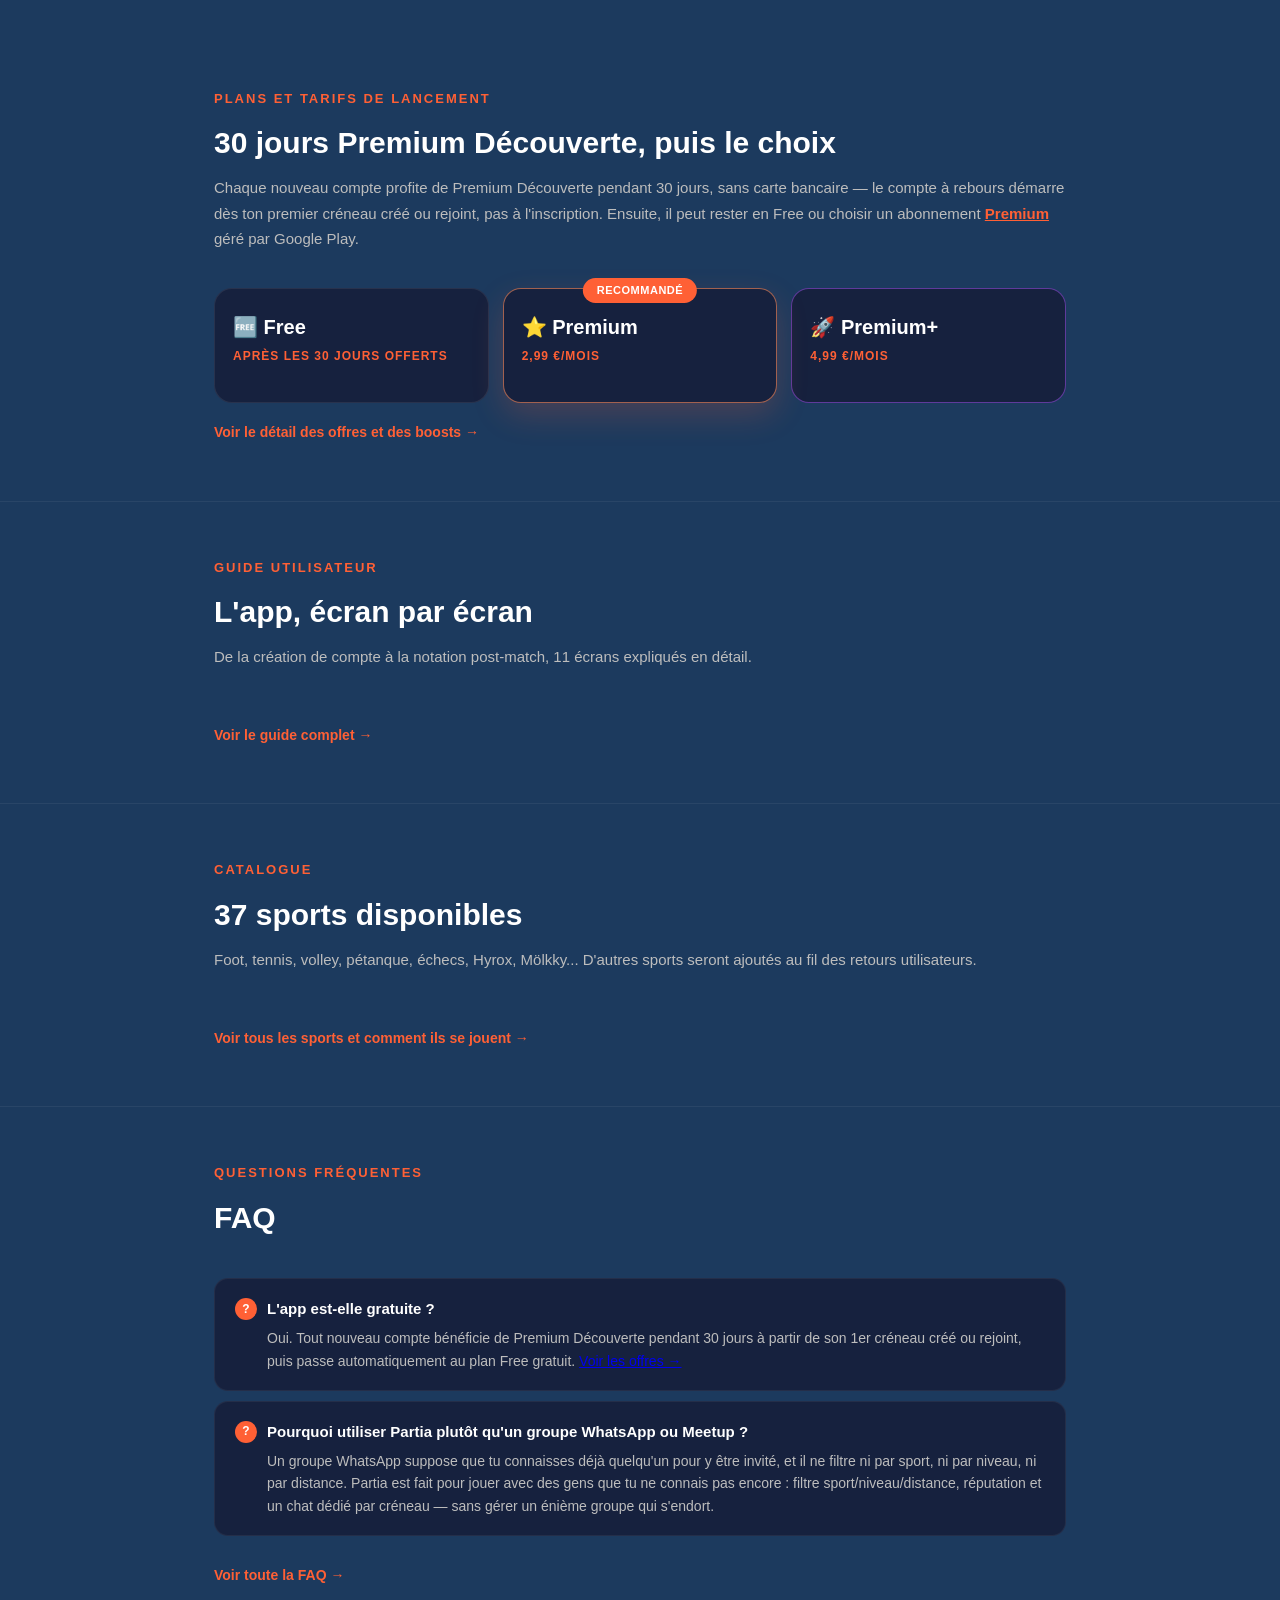
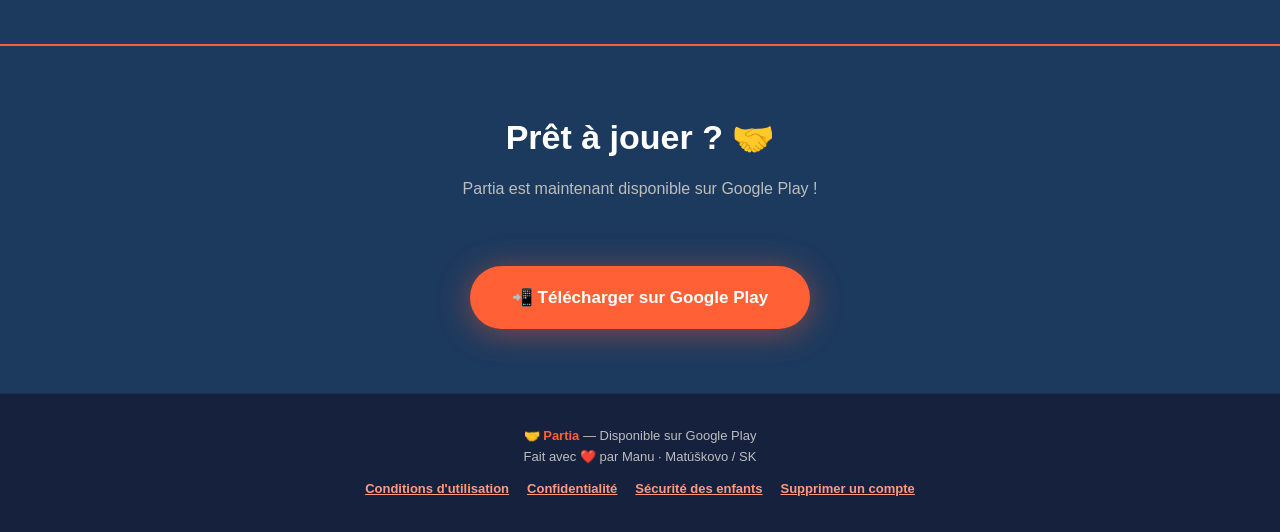
==== commit 15375c22: "fix(site): remove all audio from demo videos and the background music create_account_* (fr/en/sk) co" ====
--- a/index.html
+++ b/index.html
@@ -831,7 +831,6 @@
   </div>
 </div>
 
-<audio id="demo-bgm" src="assets/audio/demo-bgm.mp3" preload="none"></audio>
 
 <!-- Lightbox : reutilise l'image deja chargee pour la vignette, aucune requete supplementaire -->
 <div class="lightbox-overlay" id="lightbox-overlay" onclick="closeLightbox()">
@@ -970,21 +969,15 @@
 </script>
 
 <script>
-  // Musique de fond synchronisée sur les vidéos démo — un seul fichier audio
-  // partagé, redémarré à chaque lecture, sans jamais retoucher les .mp4.
+  // Vidéos démo : sans aucune musique ni son (pistes audio retirées des .mp4,
+  // plus de musique de fond). Une seule vidéo joue à la fois.
   (function () {
     document.addEventListener('DOMContentLoaded', function () {
-      var bgm = document.getElementById('demo-bgm');
-      if (!bgm) return;
       var videos = document.querySelectorAll('.video-card video');
       videos.forEach(function (v) {
         v.addEventListener('play', function () {
           videos.forEach(function (other) { if (other !== v) other.pause(); });
-          bgm.currentTime = 0;
-          bgm.play().catch(function () {});
         });
-        v.addEventListener('pause', function () { bgm.pause(); });
-        v.addEventListener('ended', function () { bgm.pause(); });
       });
     });
   })();
